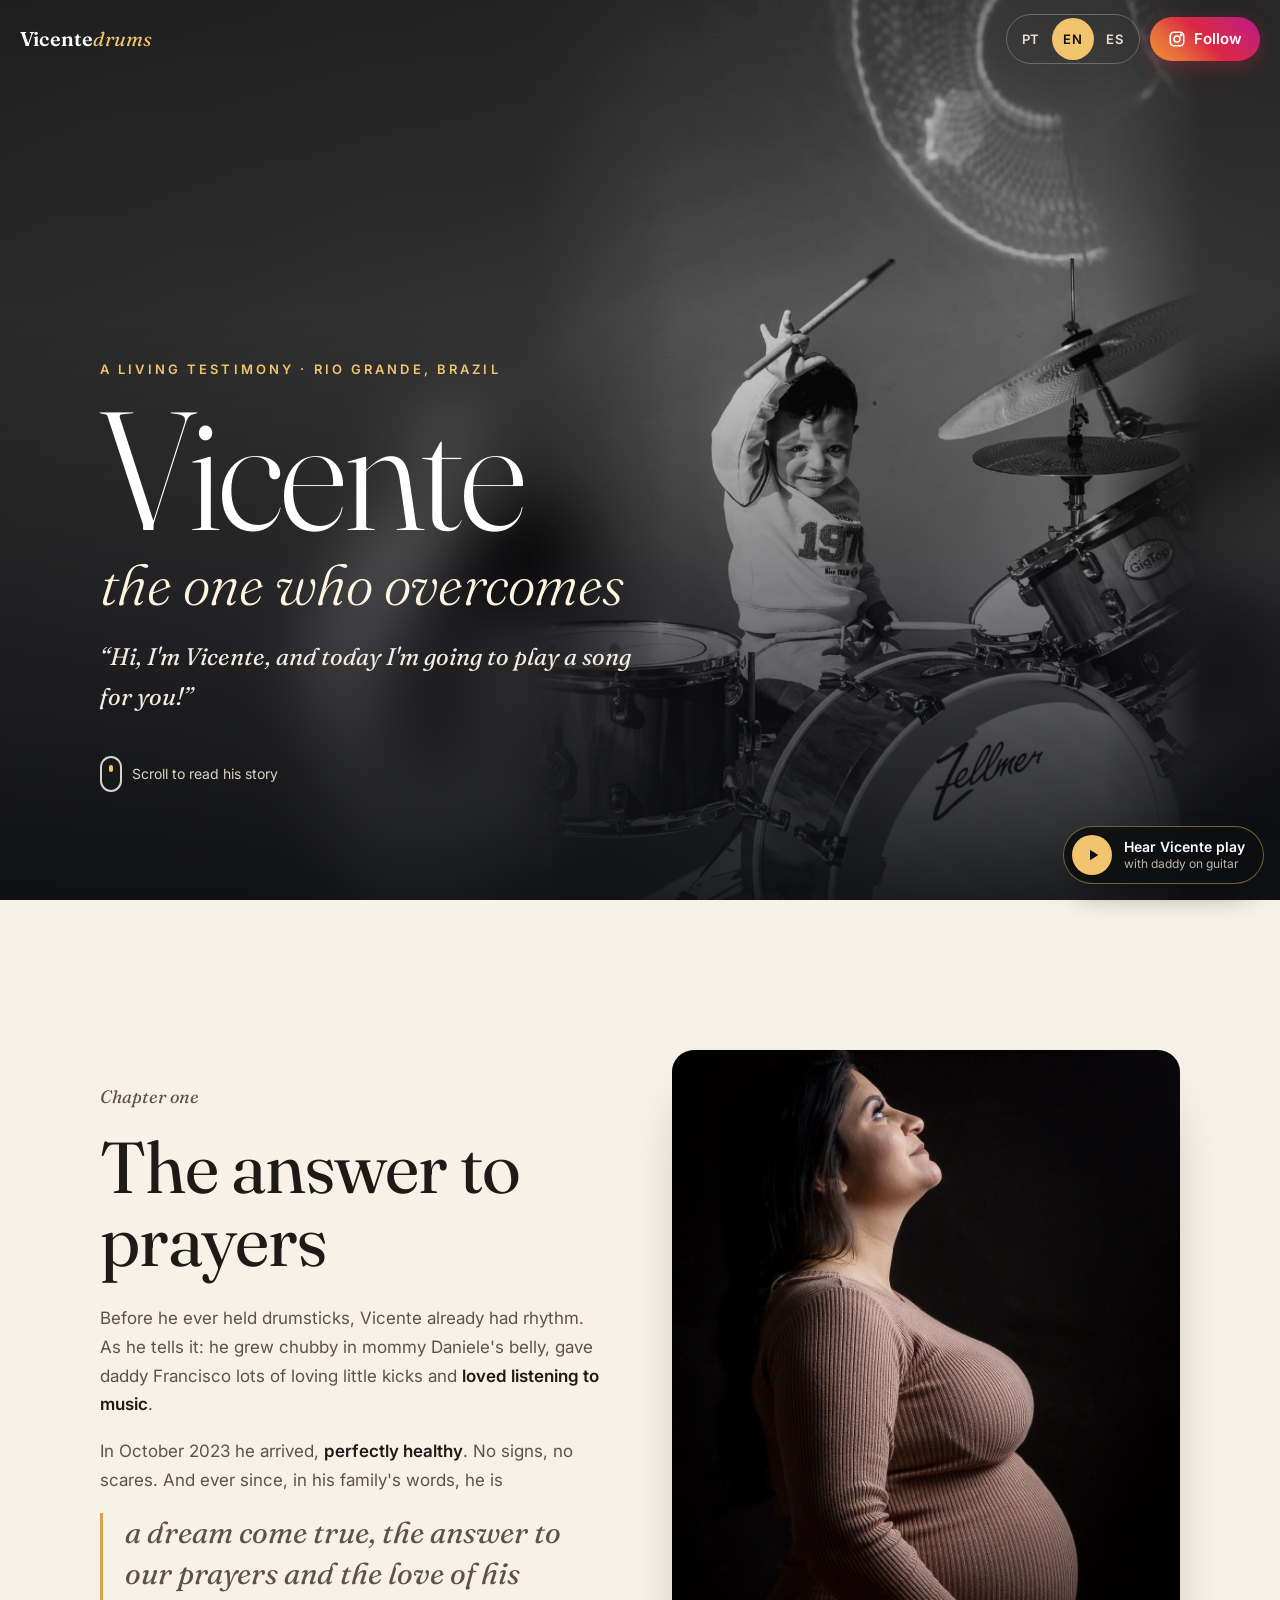
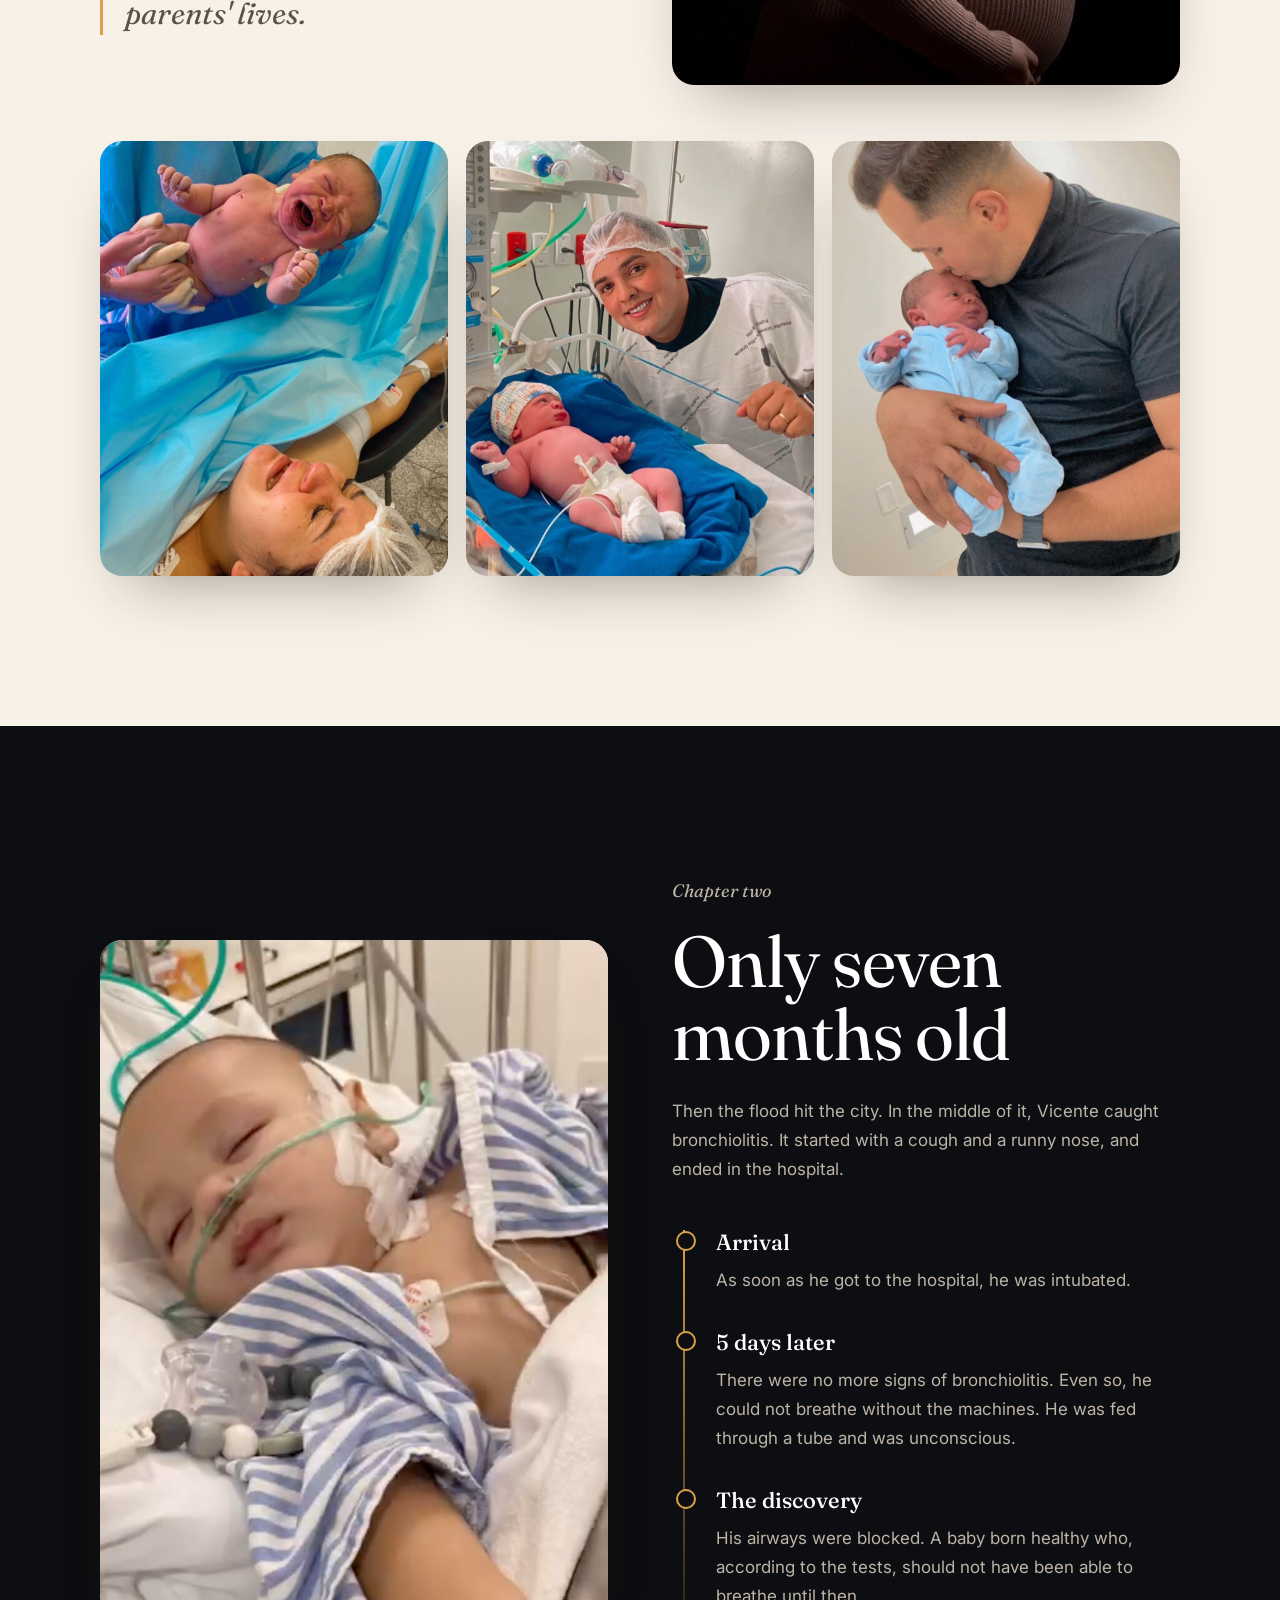
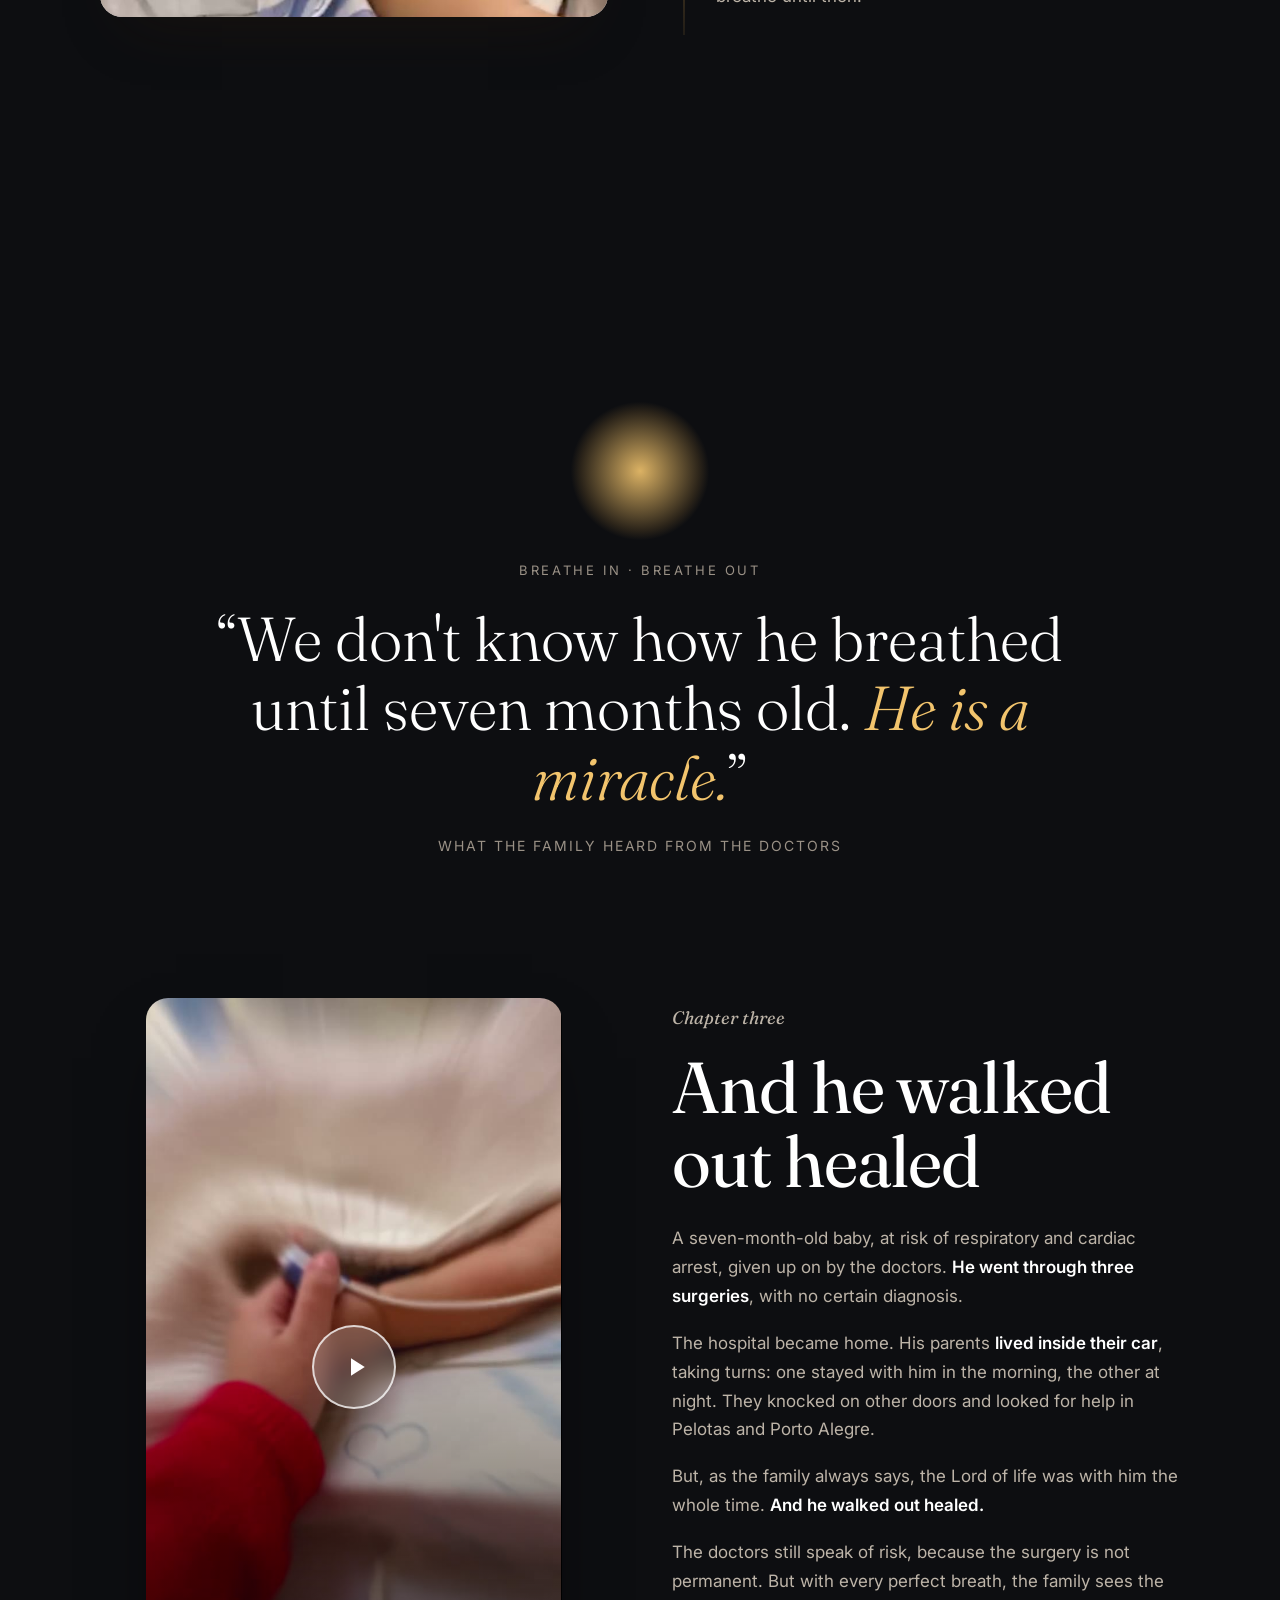
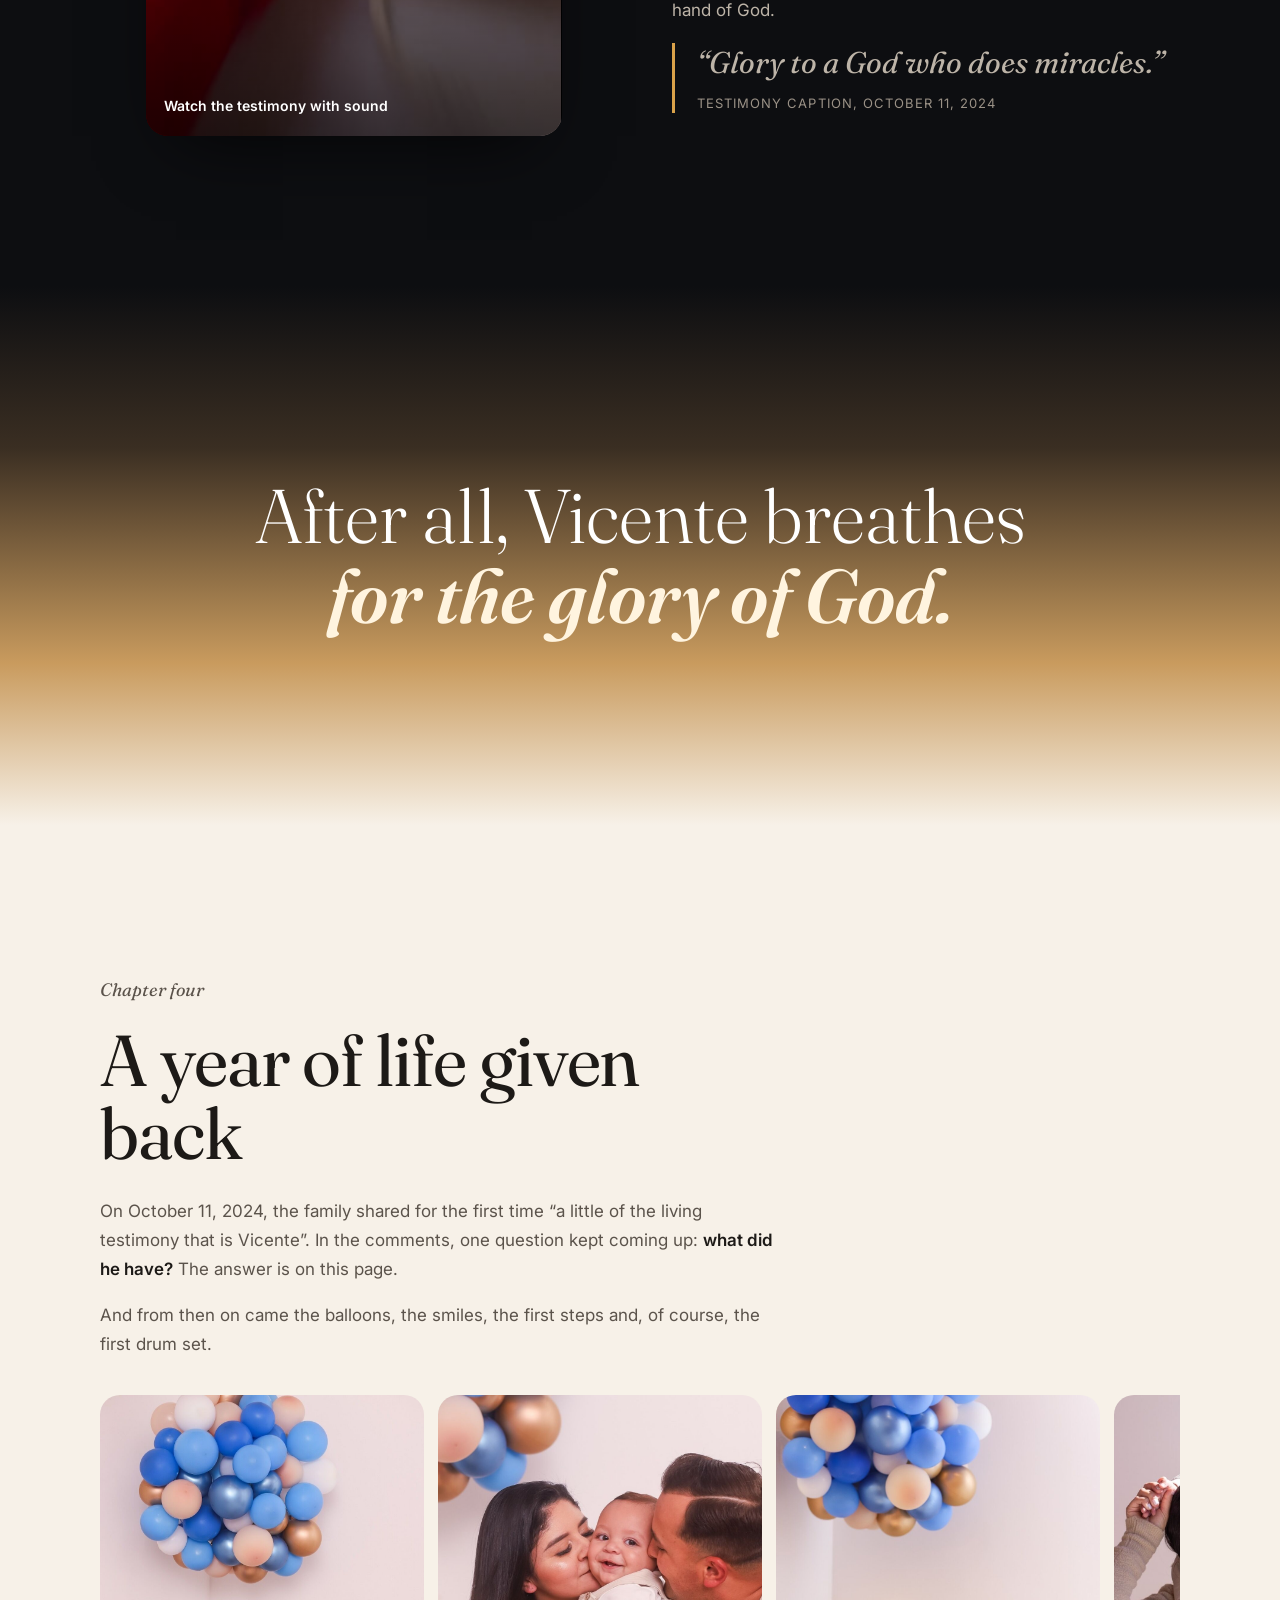
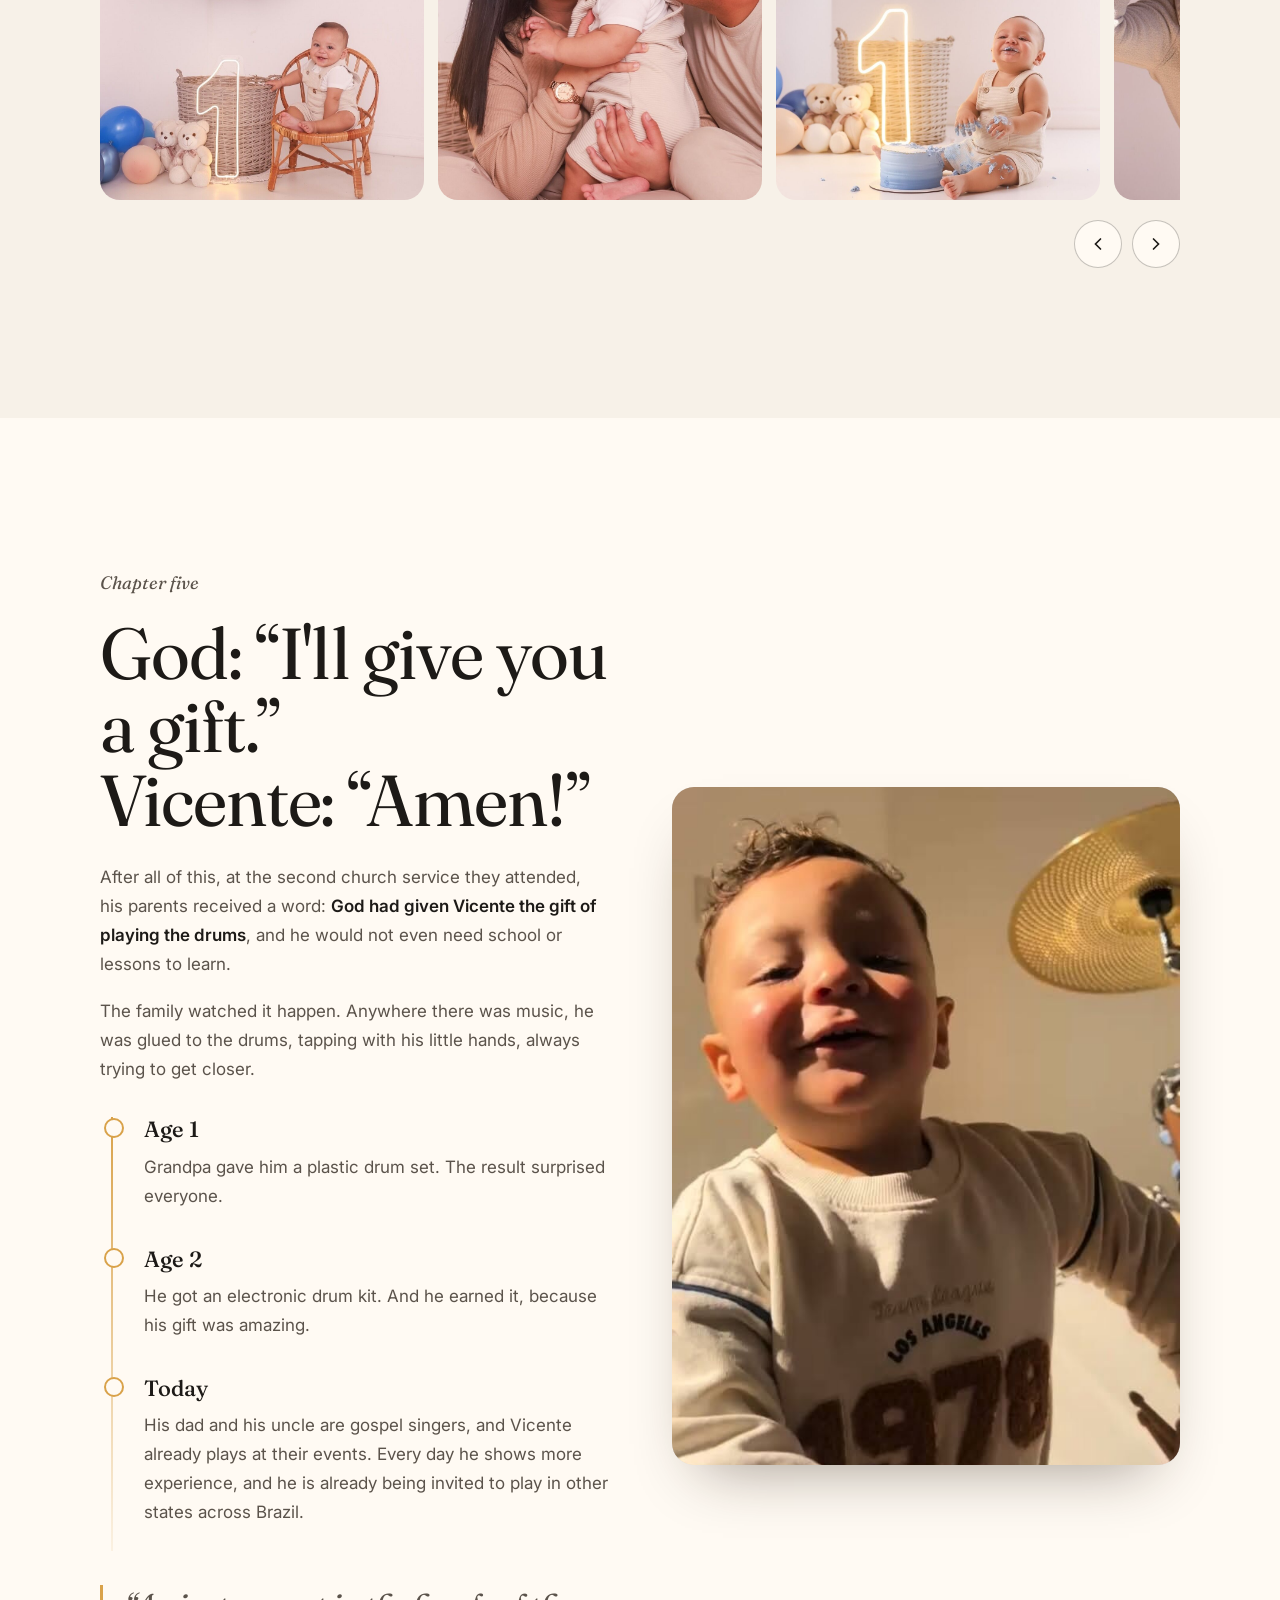
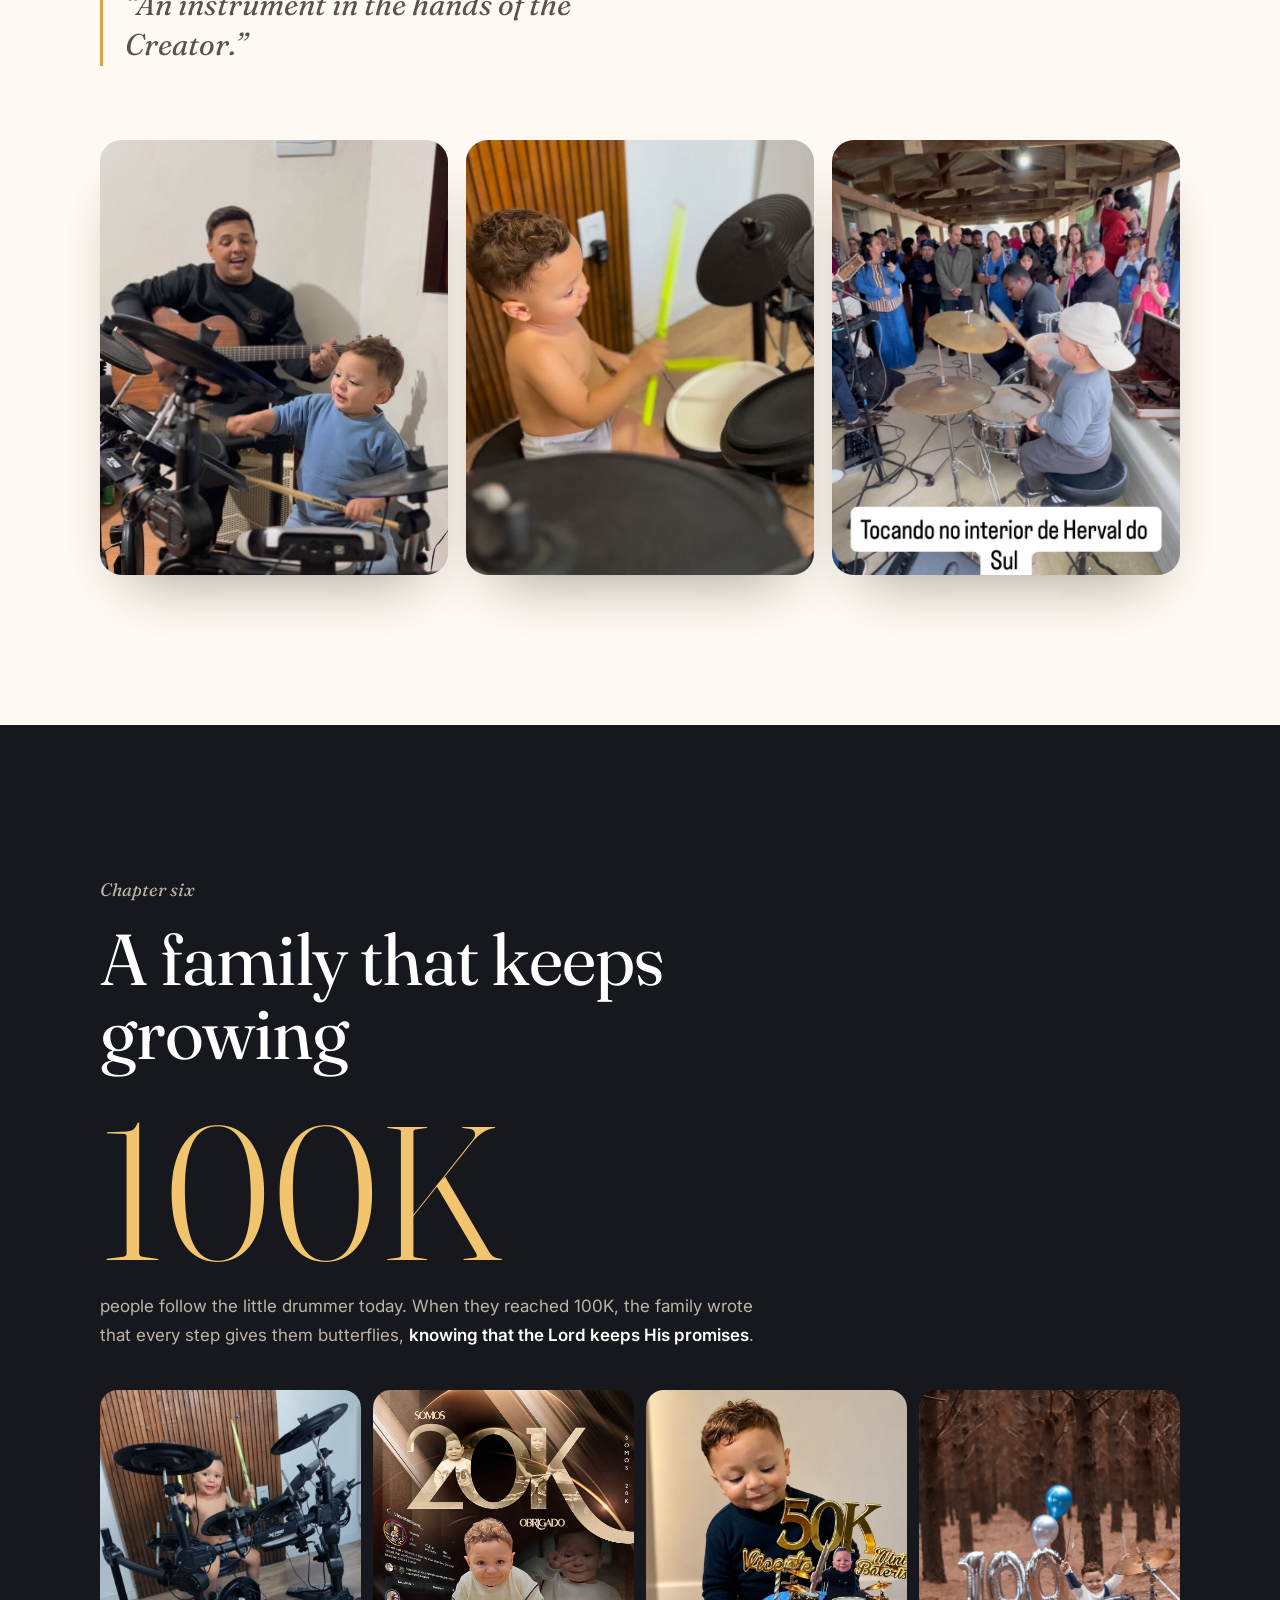
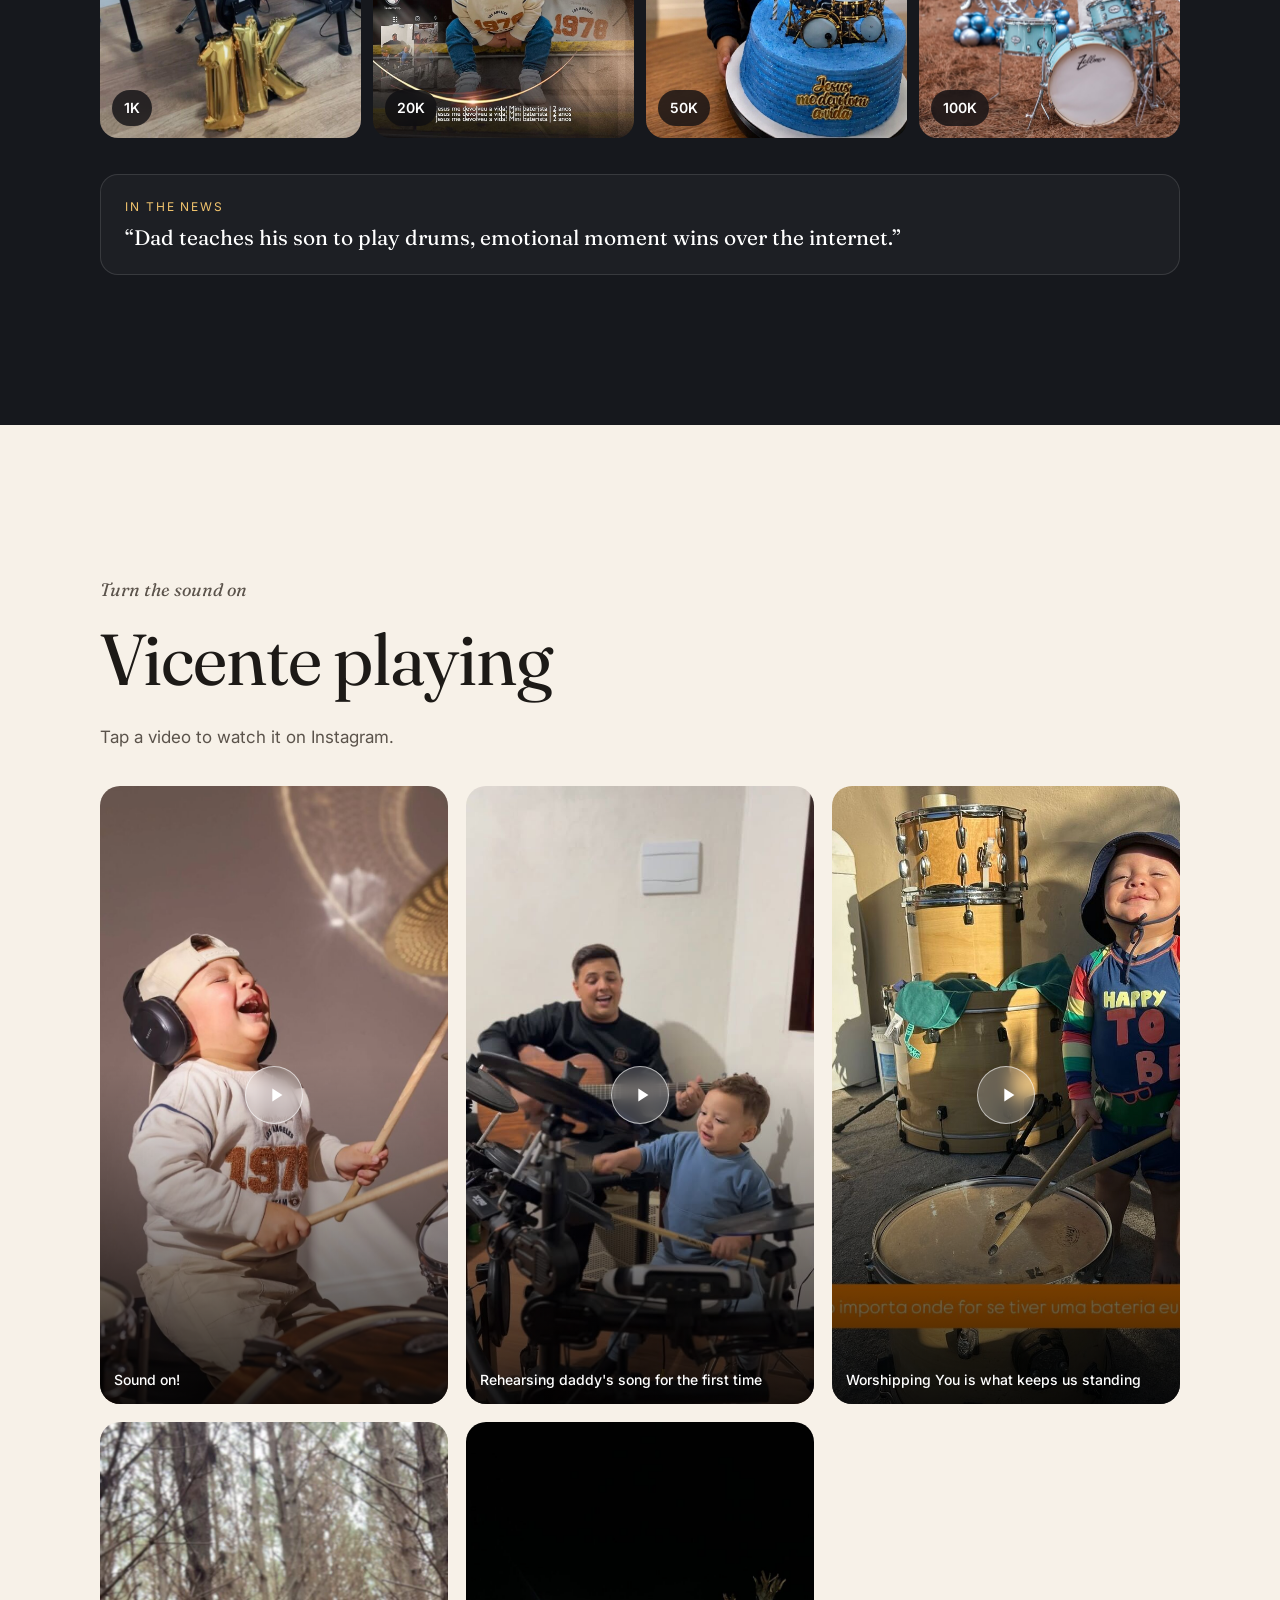
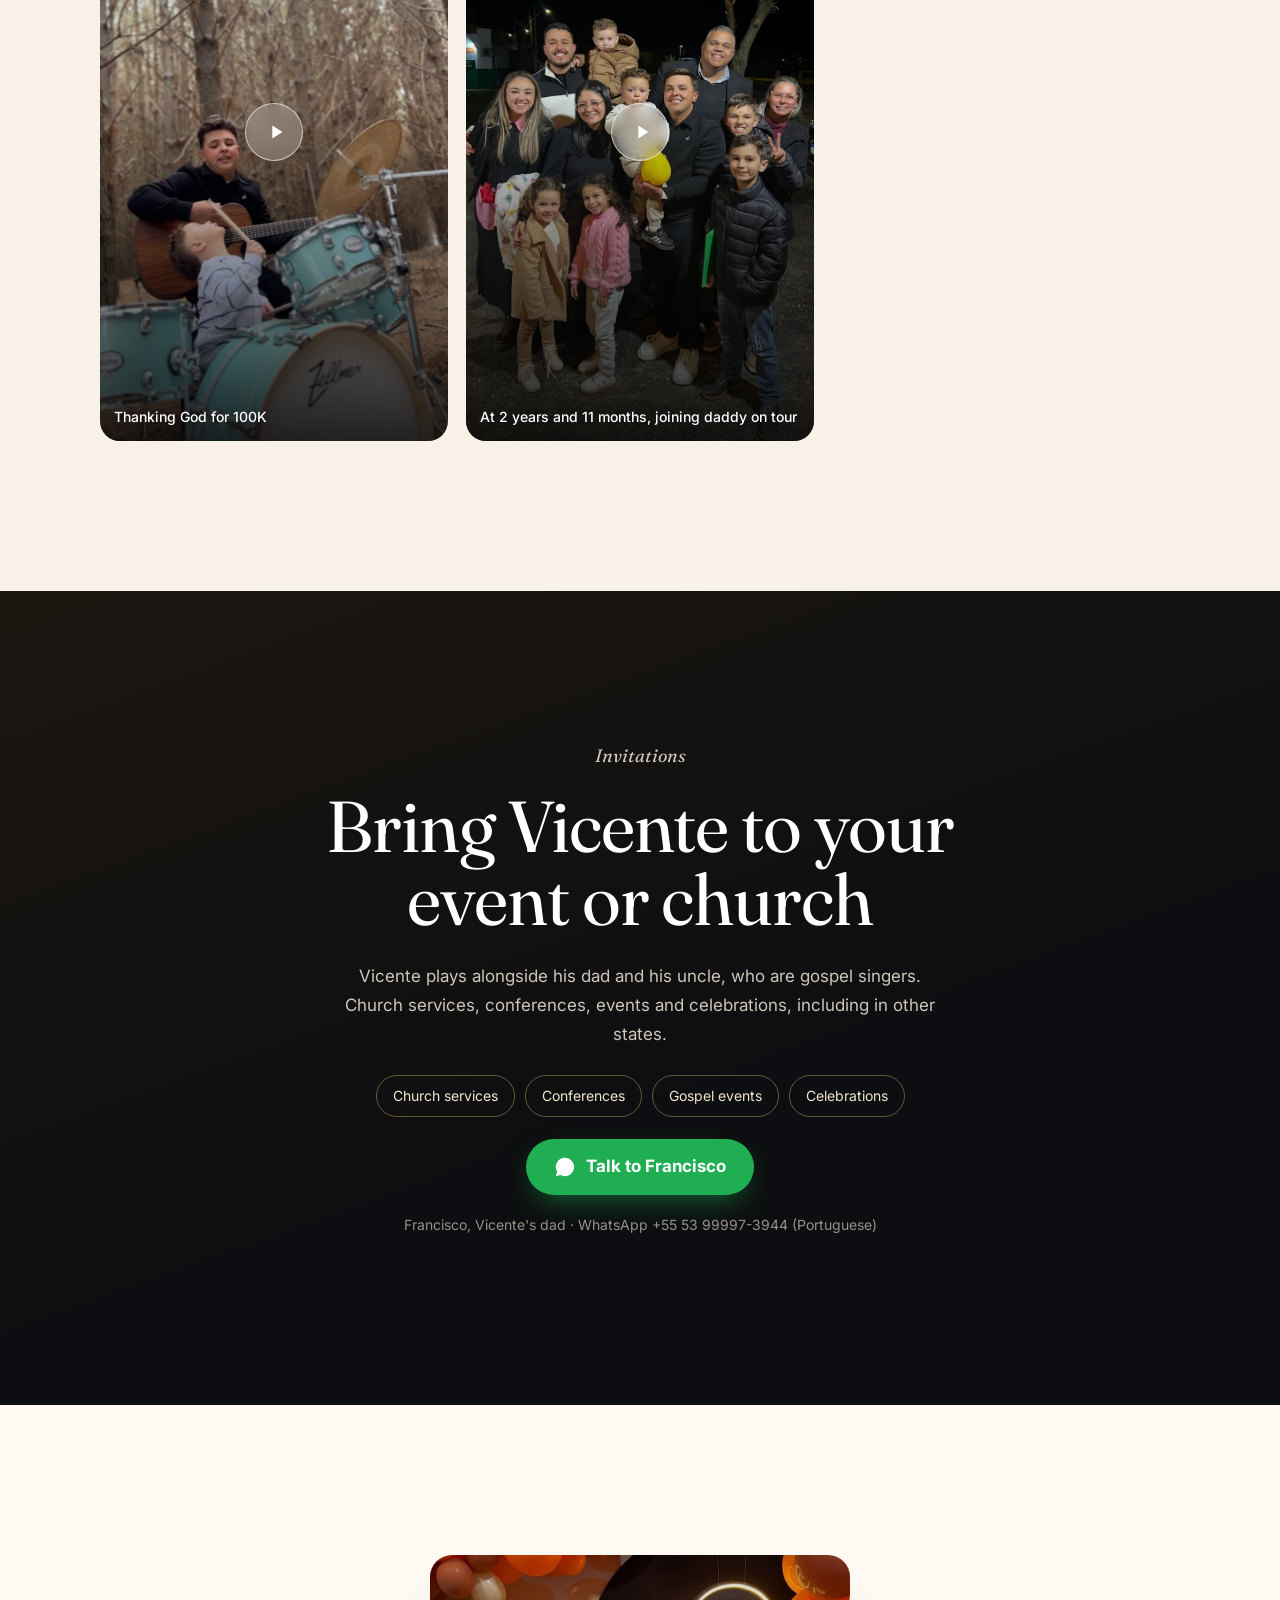
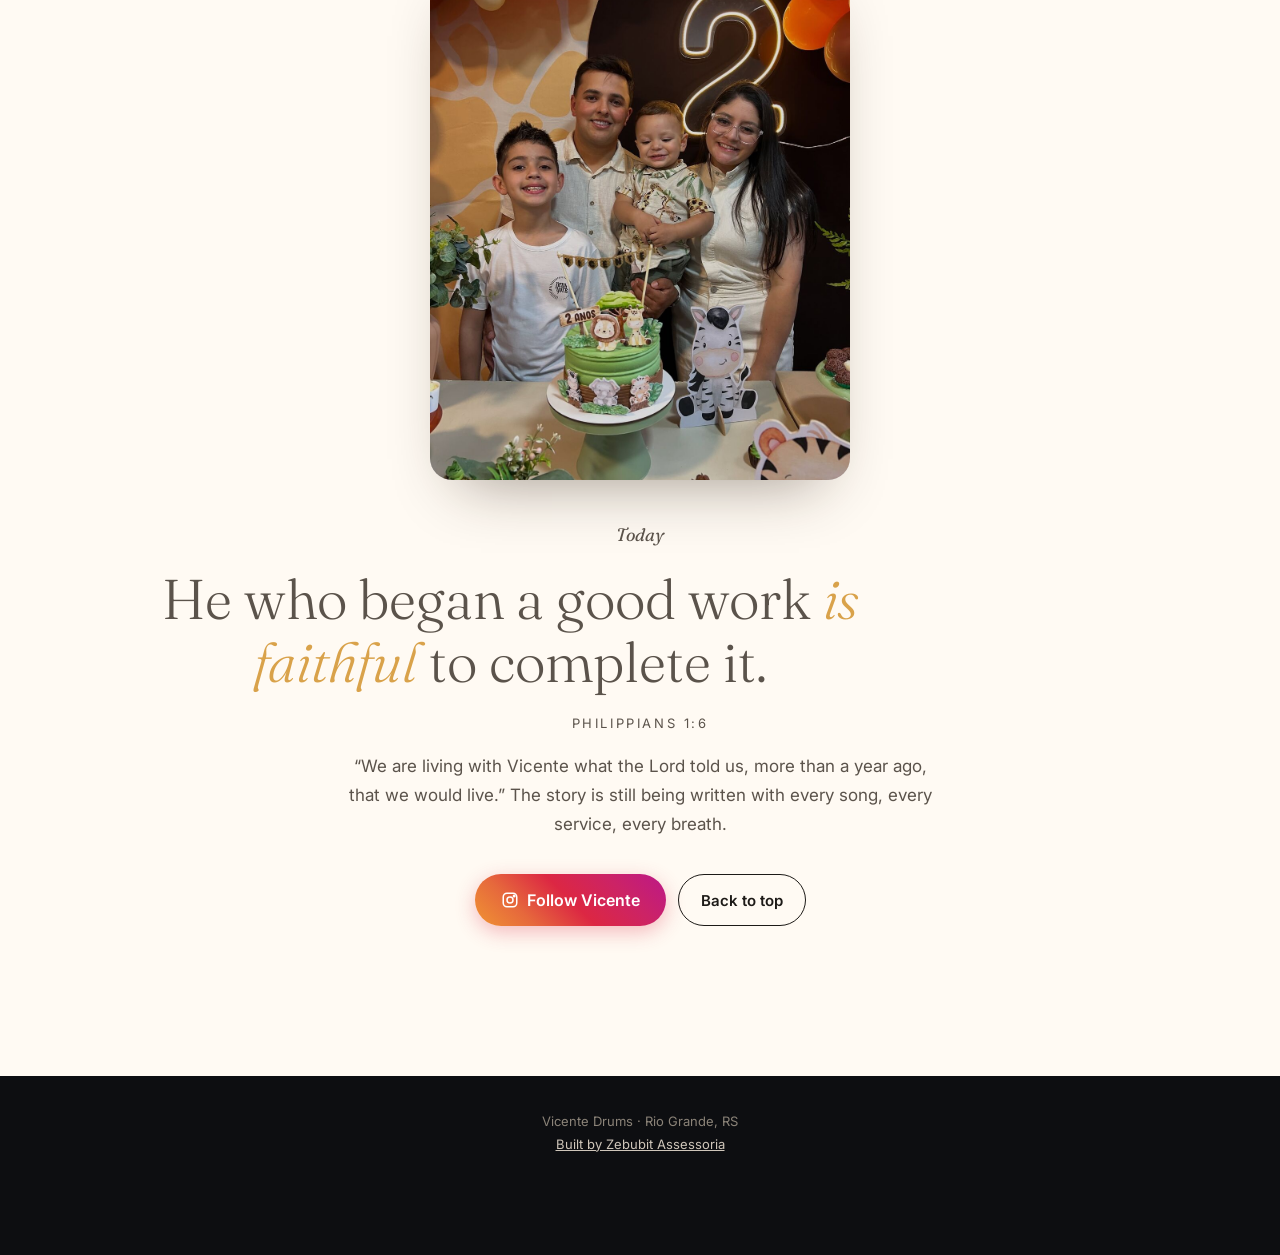
==== en/index.html @ c934ca6c "Página do Vicente Drums em PT, EN e ES" ====
<!doctype html>
<html lang="en">
<head>
<meta charset="utf-8">
<meta name="viewport" content="width=device-width, initial-scale=1, viewport-fit=cover">
<title>Vicente, the one who overcomes</title>
<meta name="description" content="The story of Vicente, the little drummer from Rio Grande, Brazil: from the ICU at 7 months old to the drumsticks. Jesus gave him his life back.">
<meta property="og:title" content="Vicente, the one who overcomes">
<meta property="og:description" content="The story of Vicente, the little drummer from Rio Grande, Brazil: from the ICU at 7 months old to the drumsticks. Jesus gave him his life back.">
<meta property="og:image" content="https://zebubit.github.io/vicente-drums/img/hero.jpg">
<link rel="alternate" hreflang="pt-BR" href="https://zebubit.github.io/vicente-drums/">
<link rel="alternate" hreflang="en" href="https://zebubit.github.io/vicente-drums/en/">
<link rel="alternate" hreflang="es" href="https://zebubit.github.io/vicente-drums/es/">
<meta name="theme-color" content="#0d0e11">
<link rel="preconnect" href="https://fonts.googleapis.com">
<link rel="preconnect" href="https://fonts.gstatic.com" crossorigin>
<link href="https://fonts.googleapis.com/css2?family=Fraunces:ital,opsz,wght@0,9..144,300..800;1,9..144,300..700&family=Inter:wght@400;500;600;700&display=swap" rel="stylesheet">
<link rel="stylesheet" href="../style.css">
</head>
<body>
<div class="progresso" id="progresso" aria-hidden="true"></div>
<header class="nav" id="nav">
  <a class="marca" href="#topo">Vicente <em>drums</em></a>
  <div class="nav-dir">
    <nav class="idiomas" aria-label="Idioma / Language">
      <a href=".././" hreflang="pt-BR" lang="pt-BR">PT</a><a href="../en/" hreflang="en" lang="en" aria-current="true">EN</a><a href="../es/" hreflang="es" lang="es">ES</a>
    </nav>
    <a class="btn-ig" href="https://www.instagram.com/vicentedrums_/" target="_blank" rel="noopener"><svg viewBox="0 0 24 24" fill="none" stroke="currentColor" stroke-width="2" aria-hidden="true"><rect x="3" y="3" width="18" height="18" rx="5"/><circle cx="12" cy="12" r="4"/><circle cx="17.5" cy="6.5" r="1" fill="currentColor"/></svg><span class="txt">Follow</span></a>
  </div>
</header>

<main id="topo">
<section class="hero">
  <div class="hero-img">
    <img class="fundo" src="../img/hero.jpg" alt="" aria-hidden="true">
    <img class="foto-hero" src="../img/hero.jpg" alt="Vicente" fetchpriority="high">
  </div>
  <div class="wrap hero-txt">
    <p class="sobre rv">A living testimony · Rio Grande, Brazil</p>
    <h1 class="rv d1">Vicente<span>the one who overcomes</span></h1>
    <p class="fala rv d2">“Hi, I'm Vicente, and today I'm going to play a song for you!”</p>
    <a class="rolar rv d3" href="#sonho"><i></i> Scroll to read his story</a>
  </div>
</section>

<section class="cap" id="sonho">
  <div class="wrap">
    <div class="duo">
      <div class="rv">
        <p class="num">Chapter one</p>
        <h2>The answer to prayers</h2>
        <p>Before he ever held drumsticks, Vicente already had rhythm. As he tells it: he grew chubby in mommy Daniele's belly, gave daddy Francisco lots of loving little kicks and <strong>loved listening to music</strong>.</p>
        <p>In October 2023 he arrived, <strong>perfectly healthy</strong>. No signs, no scares. And ever since, in his family's words, he is</p>
        <p class="citacao">a dream come true, the answer to our prayers and the love of his parents' lives.</p>
      </div>
      <div class="foto rv d1" style="aspect-ratio:4/5"><img src="../img/gravidez.jpg" alt="" loading="lazy"></div>
    </div>
    <div class="mosaico" style="margin-top:56px">
      <div class="foto rv"><img src="../img/nascimento.jpg" alt="" loading="lazy"></div>
      <div class="foto rv d1"><img src="../img/papai-berco.jpg" alt="" loading="lazy"></div>
      <div class="foto rv d2"><img src="../img/papai-beijo.jpg" alt="" loading="lazy"></div>
    </div>
  </div>
</section>

<div class="escuro">
<section class="cap" id="uti">
  <div class="wrap">
    <div class="duo inv">
      <div class="rv">
        <p class="num">Chapter two</p>
        <h2>Only seven months old</h2>
        <p>Then the flood hit the city. In the middle of it, Vicente caught bronchiolitis. It started with a cough and a runny nose, and ended in the hospital.</p>
        <ol class="linha-tempo">
          <li class="rv"><b>Arrival</b><span>As soon as he got to the hospital, he was intubated.</span></li>
          <li class="rv d1"><b>5 days later</b><span>There were no more signs of bronchiolitis. Even so, he could not breathe without the machines. He was fed through a tube and was unconscious.</span></li>
          <li class="rv d2"><b>The discovery</b><span>His airways were blocked. A baby born healthy who, according to the tests, should not have been able to breathe until then.</span></li>
        </ol>
      </div>
      <div class="foto rv d1" style="aspect-ratio:3/4"><img src="../img/uti-dormindo.jpg" alt="" loading="lazy"></div>
    </div>
  </div>
</section>

<section class="medicos">
  <div class="wrap">
    <div class="respiro rv" aria-hidden="true"><div class="pulmao"></div><p>breathe in · breathe out</p></div>
    <blockquote class="rv d1">“We don't know how he breathed until seven months old. <em>He is a miracle.</em>”</blockquote>
    <cite class="rv d2">What the family heard from the doctors</cite>
  </div>
</section>

<section class="cap" style="padding-top:0">
  <div class="wrap">
    <div class="duo">
      <div class="rv">
        <div class="video-box" id="videoBox">
          <video id="video" src="../video/testemunho.mp4" poster="../img/testemunho-capa.jpg" preload="none" playsinline aria-label="Testimony video: from the hospital to his first steps"></video>
          <button class="video-play" type="button" id="videoPlay"><span class="circ"><svg viewBox="0 0 24 24" fill="#fff" aria-hidden="true"><path d="M8 5v14l11-7z"/></svg></span><span class="rot">Watch the testimony with sound</span></button>
        </div>
      </div>
      <div class="rv d1">
        <p class="num">Chapter three</p>
        <h2>And he walked out healed</h2>
        <p>A seven-month-old baby, at risk of respiratory and cardiac arrest, given up on by the doctors. <strong>He went through three surgeries</strong>, with no certain diagnosis.</p>
        <p>The hospital became home. His parents <strong>lived inside their car</strong>, taking turns: one stayed with him in the morning, the other at night. They knocked on other doors and looked for help in Pelotas and Porto Alegre.</p>
        <p>But, as the family always says, the Lord of life was with him the whole time. <strong>And he walked out healed.</strong></p>
        <p>The doctors still speak of risk, because the surgery is not permanent. But with every perfect breath, the family sees the hand of God.</p>
        <p class="citacao">“Glory to a God who does miracles.”<small>Testimony caption, October 11, 2024</small></p>
      </div>
    </div>
  </div>
</section>
</div>

<section class="virada">
  <div class="wrap"><h2 class="rv">After all, Vicente breathes<strong>for the glory of God.</strong></h2></div>
</section>

<section class="cap" id="vida">
  <div class="wrap">
    <div class="estreito rv">
      <p class="num">Chapter four</p>
      <h2>A year of life given back</h2>
      <p>On October 11, 2024, the family shared for the first time “a little of the living testimony that is Vicente”. In the comments, one question kept coming up: <strong>what did he have?</strong> The answer is on this page.</p>
      <p>And from then on came the balloons, the smiles, the first steps and, of course, the first drum set.</p>
    </div>
    <div class="carrossel rv d1">
      <div class="trilho" id="trilho" tabindex="0">
        <figure><img src="../img/um-ano.jpg" alt="" loading="lazy"></figure>
        <figure><img src="../img/familia-beijo.jpg" alt="" loading="lazy"></figure>
        <figure><img src="../img/um-ano-bolo.jpg" alt="" loading="lazy"></figure>
        <figure><img src="../img/mamae-colo.jpg" alt="" loading="lazy"></figure>
        <figure><img src="../img/rua.jpg" alt="" loading="lazy"></figure>
        <figure><img src="../img/ceu.jpg" alt="" loading="lazy"></figure>
        <figure><img src="../img/maos.jpg" alt="" loading="lazy"></figure>
      </div>
      <div class="setas">
        <button type="button" data-dir="-1" aria-label="Previous photo"><svg viewBox="0 0 24 24" fill="none" stroke="currentColor" stroke-width="2" stroke-linecap="round"><path d="M15 18l-6-6 6-6"/></svg></button>
        <button type="button" data-dir="1" aria-label="Next photo"><svg viewBox="0 0 24 24" fill="none" stroke="currentColor" stroke-width="2" stroke-linecap="round"><path d="M9 6l6 6-6 6"/></svg></button>
      </div>
    </div>
  </div>
</section>

<section class="cap" id="baquetas" style="background:var(--papel)">
  <div class="wrap">
    <div class="duo">
      <div class="rv">
        <p class="num">Chapter five</p>
        <h2>God: “I'll give you a gift.”<br>Vicente: “Amen!”</h2>
        <p>After all of this, at the second church service they attended, his parents received a word: <strong>God had given Vicente the gift of playing the drums</strong>, and he would not even need school or lessons to learn.</p>
        <p>The family watched it happen. Anywhere there was music, he was glued to the drums, tapping with his little hands, always trying to get closer.</p>
        <ol class="linha-tempo clara">
          <li class="rv"><b>Age 1</b><span>Grandpa gave him a plastic drum set. The result surprised everyone.</span></li>
          <li class="rv d1"><b>Age 2</b><span>He got an electronic drum kit. And he earned it, because his gift was amazing.</span></li>
          <li class="rv d2"><b>Today</b><span>His dad and his uncle are gospel singers, and Vicente already plays at their events. Every day he shows more experience, and he is already being invited to play in other states across Brazil.</span></li>
        </ol>
        <p class="citacao">“An instrument in the hands of the Creator.”</p>
      </div>
      <div class="foto rv d1" style="aspect-ratio:3/4"><img src="../img/riso-bateria.jpg" alt="" loading="lazy"></div>
    </div>
    <div class="mosaico" style="margin-top:56px">
      <div class="foto rv"><img src="../img/papai-violao.jpg" alt="" loading="lazy"></div>
      <div class="foto rv d1"><img src="../img/talento.jpg" alt="" loading="lazy"></div>
      <div class="foto rv d2"><img src="../img/herval.jpg" alt="" loading="lazy"></div>
    </div>
  </div>
</section>

<section class="cap marcas" id="marcas">
  <div class="wrap">
    <div class="estreito">
      <p class="num rv">Chapter six</p>
      <h2 class="rv">A family that keeps growing</h2>
      <div class="contador rv d1" id="contador" data-alvo="101" data-suf="K">0</div>
      <p class="rv d2">people follow the little drummer today. When they reached 100K, the family wrote that every step gives them butterflies, <strong>knowing that the Lord keeps His promises</strong>.</p>
    </div>
    <div class="degraus">
      <div class="degrau rv"><img src="../img/mil.jpg" alt="" loading="lazy"><b>1K</b></div>
      <div class="degrau rv d1"><img src="../img/poster-20k.jpg" alt="" loading="lazy"><b>20K</b></div>
      <div class="degrau rv d2"><img src="../img/bolo-50k.jpg" alt="" loading="lazy"><b>50K</b></div>
      <div class="degrau rv d3"><img src="../img/cem-mil.jpg" alt="" loading="lazy"><b>100K</b></div>
    </div>
    <div class="noticia rv"><small>In the news</small><p>“Dad teaches his son to play drums, emotional moment wins over the internet.”</p></div>
  </div>
</section>

<section class="cap" id="reels">
  <div class="wrap">
    <div class="estreito rv">
      <p class="num">Turn the sound on</p>
      <h2>Vicente playing</h2>
      <p>Tap a video to watch it on Instagram.</p>
    </div>
    <div class="reels"><a class="reel rv" href="https://www.instagram.com/reel/DUUIFPiAQDC/" target="_blank" rel="noopener"><img src="../img/fone-riso.jpg" alt="" loading="lazy"><div class="play"><svg viewBox="0 0 24 24" fill="#fff"><path d="M8 5v14l11-7z"/></svg></div><span>Sound on!</span></a><a class="reel rv d1" href="https://www.instagram.com/reel/Da-nTHERC54/" target="_blank" rel="noopener"><img src="../img/papai-violao.jpg" alt="" loading="lazy"><div class="play"><svg viewBox="0 0 24 24" fill="#fff"><path d="M8 5v14l11-7z"/></svg></div><span>Rehearsing daddy's song for the first time</span></a><a class="reel rv d2" href="https://www.instagram.com/reel/DXp4K47j1q_/" target="_blank" rel="noopener"><img src="../img/chapeu.jpg" alt="" loading="lazy"><div class="play"><svg viewBox="0 0 24 24" fill="#fff"><path d="M8 5v14l11-7z"/></svg></div><span>Worshipping You is what keeps us standing</span></a><a class="reel rv" href="https://www.instagram.com/reel/DdXdqI4P-_u/" target="_blank" rel="noopener"><img src="../img/floresta.jpg" alt="" loading="lazy"><div class="play"><svg viewBox="0 0 24 24" fill="#fff"><path d="M8 5v14l11-7z"/></svg></div><span>Thanking God for 100K</span></a><a class="reel rv d1" href="https://www.instagram.com/reel/DdiBmXzxNul/" target="_blank" rel="noopener"><img src="../img/noite-igreja.jpg" alt="" loading="lazy"><div class="play"><svg viewBox="0 0 24 24" fill="#fff"><path d="M8 5v14l11-7z"/></svg></div><span>At 2 years and 11 months, joining daddy on tour</span></a></div>
  </div>
</section>

<section class="cap contato" id="convite">
  <div class="wrap">
    <p class="num rv">Invitations</p>
    <h2 class="rv">Bring Vicente to your event or church</h2>
    <p class="rv d1">Vicente plays alongside his dad and his uncle, who are gospel singers. Church services, conferences, events and celebrations, including in other states.</p>
    <ul class="tipos rv d1"><li>Church services</li><li>Conferences</li><li>Gospel events</li><li>Celebrations</li></ul>
    <a class="btn-wa rv d2" href="https://wa.me/5553999973944?text=Hi%20Francisco%21%20I%20found%20Vicente%27s%20website%20and%20would%20like%20to%20invite%20him%20to%20play%20at%20my%20event/church." target="_blank" rel="noopener"><svg viewBox="0 0 24 24" fill="currentColor" aria-hidden="true"><path d="M17.5 14.4c-.3-.1-1.8-.9-2-1-.3-.1-.5-.1-.7.1-.2.3-.8 1-.9 1.2-.2.2-.3.2-.6.1-.3-.1-1.3-.5-2.4-1.5-.9-.8-1.5-1.8-1.7-2.1-.2-.3 0-.5.1-.6l.4-.5.3-.5c.1-.2 0-.4 0-.5l-.9-2.2c-.2-.6-.5-.5-.7-.5h-.6c-.2 0-.5.1-.8.4-.3.3-1 1-1 2.5s1.1 2.9 1.2 3.1c.1.2 2.1 3.2 5.1 4.5.7.3 1.3.5 1.7.6.7.2 1.4.2 1.9.1.6-.1 1.8-.7 2-1.4.3-.7.3-1.3.2-1.4-.1-.1-.3-.2-.6-.3zM12 2a10 10 0 0 0-8.6 15.1L2 22l5-1.3A10 10 0 1 0 12 2z"/></svg>Talk to Francisco</a>
    <p class="quem rv d2">Francisco, Vicente's dad · WhatsApp +55 53 99997-3944 (Portuguese)</p>
  </div>
</section>

<section class="cap final" id="hoje">
  <div class="wrap">
    <div class="foto rv"><img src="../img/dois-anos.jpg" alt="" loading="lazy"></div>
    <p class="num rv">Today</p>
    <p class="versiculo rv d1">He who began a good work <em>is faithful</em> to complete it.</p>
    <p class="ref rv d2">Philippians 1:6</p>
    <p class="rv" style="max-width:600px;margin:0 auto 36px;color:var(--tinta2)">“We are living with Vicente what the Lord told us, more than a year ago, that we would live.” The story is still being written with every song, every service, every breath.</p>
    <div class="acoes rv">
      <a class="btn-ig" href="https://www.instagram.com/vicentedrums_/" target="_blank" rel="noopener"><svg viewBox="0 0 24 24" fill="none" stroke="currentColor" stroke-width="2" aria-hidden="true"><rect x="3" y="3" width="18" height="18" rx="5"/><circle cx="12" cy="12" r="4"/><circle cx="17.5" cy="6.5" r="1" fill="currentColor"/></svg>Follow Vicente</a>
      <a class="btn-sec" href="#topo">Back to top</a>
    </div>
  </div>
</section>
</main>

<footer>
  Vicente Drums · Rio Grande, RS<br>
  <a href="https://zebubit.com.br" target="_blank" rel="noopener">Built by Zebubit Assessoria</a>
</footer>
<button class="som" id="som" type="button" aria-pressed="false" data-tocar="Hear Vicente play" data-pausar="Pause">
  <span class="ico" aria-hidden="true"><svg class="i-play" viewBox="0 0 24 24" fill="currentColor"><path d="M8 5v14l11-7z"/></svg><span class="barras"><i></i><i></i><i></i><i></i></span></span>
  <span class="txt"><b id="somTxt">Hear Vicente play</b><small>with daddy on guitar</small></span>
</button>
<audio id="audio" src="../audio/vicente-tocando.mp3" preload="none"></audio>
<script src="../app.js"></script>
</body>
</html>
---- style.css ----
:root{
  --noite:#0d0e11; --noite2:#16181d; --creme:#f7f1e8; --papel:#fffaf3;
  --tinta:#1d1a17; --tinta2:#5b534b; --ouro:#d9a24a; --ouro2:#f2c46d;
  --ceu:#9cc3e4; --luz:#fff4df;
  --serif:"Fraunces",Georgia,"Times New Roman",serif;
  --sans:"Inter",system-ui,-apple-system,"Segoe UI",Roboto,sans-serif;
  --ease:cubic-bezier(.22,.8,.2,1);
}
*{box-sizing:border-box}
html{scroll-behavior:smooth}
html,body{overflow-x:hidden}
body{margin:0;font-family:var(--sans);font-size:17px;line-height:1.7;color:var(--tinta);background:var(--creme);-webkit-font-smoothing:antialiased}
img{max-width:100%;display:block}
a{color:inherit}
:focus-visible{outline:3px solid var(--ouro2);outline-offset:3px;border-radius:6px}
.wrap{width:min(1120px,100%);margin:0 auto;padding-inline:20px}
.estreito{max-width:680px}

/* barra de progresso */
.progresso{position:fixed;top:0;left:0;height:3px;width:100%;transform-origin:0 50%;transform:scaleX(0);background:linear-gradient(90deg,var(--ouro),var(--ouro2));z-index:60}

/* navegação */
.nav{position:fixed;top:0;left:0;right:0;z-index:50;padding:calc(env(safe-area-inset-top,0px) + 14px) 20px 14px;display:flex;justify-content:space-between;align-items:center;color:#fff;transition:background .3s,backdrop-filter .3s}
.nav.solida{background:rgba(13,14,17,.82);backdrop-filter:blur(12px);-webkit-backdrop-filter:blur(12px)}
.marca{display:inline-flex;align-items:center;min-height:44px;font-family:var(--serif);font-size:20px;font-weight:600;text-decoration:none;letter-spacing:.01em}
.marca em{color:var(--ouro2);font-style:italic;font-weight:400}
.btn-ig{display:inline-flex;align-items:center;gap:8px;min-height:44px;padding:0 18px;border-radius:999px;color:#fff;text-decoration:none;font-weight:600;font-size:15px;background:linear-gradient(45deg,#f09433,#e6683c 25%,#dc2743 50%,#cc2366 75%,#bc1888);box-shadow:0 6px 20px rgba(220,39,67,.3);transition:transform .2s var(--ease)}
.btn-ig:hover{transform:translateY(-2px)}
.btn-ig svg{width:18px;height:18px}

/* hero */
.hero{position:relative;min-height:100svh;display:flex;align-items:flex-end;color:#fff;background:var(--noite);overflow:hidden}
.hero-img{position:absolute;inset:0}
.hero-img img{width:100%;height:100%;object-fit:cover;object-position:50% 25%;filter:grayscale(1) contrast(1.05);opacity:.72}
.hero-img .fundo{display:none}
@media(min-width:768px){
  .hero-img .fundo{display:block;position:absolute;inset:0;object-fit:cover;filter:grayscale(1) blur(28px) brightness(.55);transform:scale(1.15);opacity:1}
  .hero-img .foto-hero{position:absolute;right:6%;top:0;width:auto;height:100%;max-width:58%;object-fit:contain;opacity:.9;-webkit-mask-image:linear-gradient(90deg,transparent,#000 22%,#000 85%,transparent);mask-image:linear-gradient(90deg,transparent,#000 22%,#000 85%,transparent)}
}
.hero::after{content:"";position:absolute;inset:0;background:linear-gradient(180deg,rgba(13,14,17,.25) 0%,rgba(13,14,17,.1) 35%,rgba(13,14,17,.92) 100%)}
.hero-txt{position:relative;z-index:2;padding-bottom:clamp(56px,11vh,120px)}
.sobre{font-size:13px;letter-spacing:.24em;text-transform:uppercase;color:var(--ouro2);font-weight:600;margin:0 0 14px}
.hero h1{font-family:var(--serif);font-weight:300;font-size:clamp(64px,15vw,168px);line-height:.9;margin:0;letter-spacing:-.02em}
.hero h1 span{display:block;font-style:italic;font-size:.34em;font-weight:300;color:var(--luz);letter-spacing:0;margin-top:14px}
.hero p.fala{font-family:var(--serif);font-style:italic;font-size:clamp(19px,2.4vw,24px);max-width:560px;margin:26px 0 0;color:#f3ece2}
.rolar{display:inline-flex;align-items:center;gap:10px;margin-top:34px;font-size:14px;color:#d9d2c7;text-decoration:none;min-height:44px}
.rolar i{width:22px;height:36px;border:2px solid #d9d2c7;border-radius:12px;position:relative}
.rolar i::after{content:"";position:absolute;left:50%;top:7px;width:4px;height:7px;margin-left:-2px;border-radius:2px;background:var(--ouro2);animation:desce 1.8s infinite}
@keyframes desce{0%{opacity:0;transform:translateY(-3px)}40%{opacity:1}100%{opacity:0;transform:translateY(10px)}}

/* capítulos */
.cap{padding-block:clamp(80px,13vw,150px)}
.num{font-family:var(--serif);font-style:italic;color:var(--ouro);font-size:18px;margin:0 0 8px}
.cap h2{font-family:var(--serif);font-weight:400;font-size:clamp(38px,6.4vw,72px);line-height:1.02;margin:0 0 26px;letter-spacing:-.015em}
.cap p{margin:0 0 18px;color:var(--tinta2)}
.cap p strong{color:var(--tinta);font-weight:600}
.citacao{font-family:var(--serif);font-style:italic;font-size:clamp(22px,3vw,30px);line-height:1.35;color:var(--tinta);border-left:3px solid var(--ouro);padding-left:22px;margin:30px 0}
.citacao small{display:block;font-family:var(--sans);font-style:normal;font-size:13px;letter-spacing:.08em;text-transform:uppercase;color:var(--tinta2);margin-top:12px}

.duo{display:grid;gap:28px;align-items:center}
@media(min-width:900px){.duo{grid-template-columns:1fr 1fr;gap:64px}.duo.inv>:first-child{order:2}}
.foto{border-radius:22px;overflow:hidden;background:#ddd;box-shadow:0 30px 60px -30px rgba(40,25,10,.45)}
.foto img{width:100%;height:100%;object-fit:cover}
.legenda{font-size:13px;color:var(--tinta2);margin-top:10px;font-style:italic}

.mosaico{display:grid;grid-template-columns:repeat(2,1fr);gap:12px}
.mosaico .foto{aspect-ratio:4/5}
.mosaico .alto{grid-row:span 2;aspect-ratio:auto}
.mosaico .foto:last-child:nth-child(odd){grid-column:span 2;aspect-ratio:16/10}
@media(min-width:900px){.mosaico{grid-template-columns:repeat(3,1fr);gap:18px}.mosaico .foto:last-child:nth-child(odd){grid-column:auto;aspect-ratio:4/5}}

/* capítulo escuro: UTI */
.escuro{background:var(--noite);color:#efe8de}
.escuro .cap p{color:#bdb4a8}
.escuro .cap p strong{color:#fff}
.escuro h2{color:#fff}
.escuro .citacao{color:#fff}
.escuro .citacao small{color:#9a9186}
.linha-tempo{list-style:none;padding:0;margin:40px 0;position:relative}
.linha-tempo::before{content:"";position:absolute;left:11px;top:6px;bottom:6px;width:2px;background:linear-gradient(var(--ouro),rgba(217,162,74,.1))}
.linha-tempo li{position:relative;padding:0 0 30px 44px}
.linha-tempo li::before{content:"";position:absolute;left:4px;top:7px;width:16px;height:16px;border-radius:50%;background:var(--noite);border:2px solid var(--ouro)}
.linha-tempo b{display:block;font-family:var(--serif);font-weight:500;font-size:22px;color:#fff;margin-bottom:4px}
.linha-tempo span{color:#bdb4a8}
.linha-tempo.clara{margin:28px 0}
.linha-tempo.clara li::before{background:var(--papel)}
.linha-tempo.clara b{color:var(--tinta)}
.linha-tempo.clara span{color:var(--tinta2)}

.medicos{text-align:center;padding-block:clamp(70px,12vw,140px)}
.medicos blockquote{margin:0 auto;max-width:900px;font-family:var(--serif);font-weight:300;font-size:clamp(30px,5.4vw,62px);line-height:1.12;color:#fff}
.medicos blockquote em{color:var(--ouro2)}
.medicos cite{display:block;margin-top:22px;font-style:normal;font-size:14px;letter-spacing:.14em;text-transform:uppercase;color:#9a9186}

/* respiração */
.respiro{display:grid;place-items:center;padding-block:30px 10px}
.pulmao{width:140px;height:140px;border-radius:50%;background:radial-gradient(circle,rgba(242,196,109,.9),rgba(217,162,74,.15) 60%,transparent 70%);animation:inspira 4.5s ease-in-out infinite}
@keyframes inspira{0%,100%{transform:scale(.72);opacity:.55}50%{transform:scale(1.08);opacity:1}}
.respiro p{margin-top:18px;font-size:13px;letter-spacing:.2em;text-transform:uppercase;color:#9a9186}

/* virada: da noite para a luz */
.virada{background:linear-gradient(180deg,var(--noite) 0%,#3a2e22 30%,#c99b5e 70%,var(--creme) 100%);color:#fff;text-align:center;padding-block:clamp(110px,16vw,190px)}
.virada h2{font-family:var(--serif);font-weight:300;font-size:clamp(34px,6vw,76px);line-height:1.05;margin:0 auto;max-width:980px}
.virada h2 strong{font-weight:600;font-style:italic;display:block;color:var(--luz)}

/* carrossel */
.carrossel{position:relative;margin-top:36px}
.trilho{display:flex;gap:14px;overflow-x:auto;scroll-snap-type:x mandatory;scrollbar-width:none;padding-bottom:4px;-webkit-overflow-scrolling:touch}
.trilho::-webkit-scrollbar{display:none}
.trilho figure{flex:0 0 78%;margin:0;scroll-snap-align:center;aspect-ratio:4/5;border-radius:20px;overflow:hidden;background:#ddd}
.trilho img{width:100%;height:100%;object-fit:cover}
@media(min-width:700px){.trilho figure{flex-basis:40%}}
@media(min-width:1100px){.trilho figure{flex-basis:30%}}
.setas{display:flex;gap:10px;justify-content:flex-end;margin-top:16px}
.setas button{width:48px;height:48px;border-radius:50%;border:1.5px solid rgba(29,26,23,.25);background:var(--papel);color:var(--tinta);cursor:pointer;display:grid;place-items:center;transition:transform .2s var(--ease),background .2s}
.setas button:hover{background:#fff;transform:scale(1.05)}
.setas svg{width:20px;height:20px}

/* marcas de seguidores */
.marcas{background:var(--noite2);color:#fff}
.marcas h2{color:#fff}
.marcas p{color:#bdb4a8!important}
.marcas p strong{color:#fff}
.contador{font-family:var(--serif);font-weight:300;font-size:clamp(72px,17vw,190px);line-height:1;color:var(--ouro2);margin:10px 0 6px;font-variant-numeric:tabular-nums}
.degraus{display:grid;grid-template-columns:repeat(2,1fr);gap:12px;margin-top:40px}
@media(min-width:800px){.degraus{grid-template-columns:repeat(4,1fr)}}
.degrau{border-radius:18px;overflow:hidden;position:relative;aspect-ratio:3/4;background:#222}
.degrau img{width:100%;height:100%;object-fit:cover}
.degrau b{position:absolute;left:12px;bottom:12px;background:rgba(13,14,17,.78);backdrop-filter:blur(6px);padding:6px 12px;border-radius:999px;font-size:14px;font-weight:600}
.noticia{margin-top:36px;padding:22px 24px;border:1px solid rgba(255,255,255,.12);border-radius:18px;background:rgba(255,255,255,.03)}
.noticia small{display:block;font-size:12px;letter-spacing:.16em;text-transform:uppercase;color:var(--ouro2);margin-bottom:6px}
.noticia p{margin:0;font-family:var(--serif);font-size:21px;color:#fff!important;line-height:1.35}

/* reels */
.reels{display:grid;grid-template-columns:repeat(2,1fr);gap:12px;margin-top:34px}
@media(min-width:800px){.reels{grid-template-columns:repeat(3,1fr);gap:18px}}
.reel{position:relative;aspect-ratio:9/16;border-radius:20px;overflow:hidden;display:block;text-decoration:none;color:#fff;background:#222;transition:transform .25s var(--ease)}
.reel:hover{transform:translateY(-4px)}
.reel img{width:100%;height:100%;object-fit:cover}
.reel::after{content:"";position:absolute;inset:0;background:linear-gradient(180deg,transparent 45%,rgba(0,0,0,.82))}
.play{position:absolute;top:50%;left:50%;width:58px;height:58px;margin:-29px 0 0 -29px;border-radius:50%;background:rgba(255,255,255,.22);backdrop-filter:blur(8px);display:grid;place-items:center;z-index:2;border:1.5px solid rgba(255,255,255,.6)}
.play svg{width:22px;height:22px;margin-left:3px}
.reel span{position:absolute;left:14px;right:14px;bottom:14px;z-index:2;font-size:14px;line-height:1.35;font-weight:500}

/* final */
.final{text-align:center;background:var(--papel)}
.final .foto{max-width:420px;margin:0 auto 40px;aspect-ratio:4/5}
.versiculo{font-family:var(--serif);font-weight:300;font-size:clamp(30px,5vw,56px);line-height:1.12;margin:0 auto 14px;max-width:820px}
.versiculo em{color:var(--ouro);font-style:italic}
.ref{font-size:13px;letter-spacing:.2em;text-transform:uppercase;color:var(--tinta2);margin-bottom:40px}
.acoes{display:flex;flex-wrap:wrap;gap:12px;justify-content:center}
.btn-sec{display:inline-flex;align-items:center;min-height:48px;padding:0 22px;border-radius:999px;border:1.5px solid var(--tinta);text-decoration:none;font-weight:600;font-size:15px}
.final .btn-ig{min-height:52px;padding:0 26px;font-size:16px}

footer{background:var(--noite);color:#8b8378;text-align:center;font-size:13px;padding:34px 20px calc(34px + env(safe-area-inset-bottom,0px))}
footer a{color:#cfc6ba}

/* revelar */
.rv{opacity:0;transform:translateY(28px);transition:opacity .9s var(--ease),transform .9s var(--ease)}
.rv.on{opacity:1;transform:none}
.rv.d1{transition-delay:.12s}.rv.d2{transition-delay:.24s}.rv.d3{transition-delay:.36s}
@media (prefers-reduced-motion:reduce){
  *,*::before,*::after{animation:none!important;transition:none!important}
  .rv{opacity:1;transform:none}
  html{scroll-behavior:auto}
}

/* idioma */
.nav-dir{display:flex;align-items:center;gap:10px}
.idiomas{display:flex;border:1px solid rgba(255,255,255,.25);border-radius:999px;padding:3px}
.idiomas a{min-width:42px;min-height:42px;display:grid;place-items:center;font-size:13px;font-weight:600;text-decoration:none;border-radius:999px;color:#e8e1d6;letter-spacing:.04em}
.idiomas a[aria-current]{background:var(--ouro2);color:var(--noite)}
@media(max-width:420px){.nav .btn-ig .txt{display:none}.nav .btn-ig{padding:0 13px}}

/* video testemunho */
.video-box{position:relative;border-radius:22px;overflow:hidden;background:#000;aspect-ratio:9/16;max-height:82vh;margin-inline:auto;box-shadow:0 30px 70px -30px rgba(0,0,0,.8)}
.video-box video{width:100%;height:100%;object-fit:cover;display:block}
.video-play{position:absolute;inset:0;display:grid;place-items:center;border:0;background:linear-gradient(180deg,rgba(0,0,0,0) 40%,rgba(0,0,0,.7));cursor:pointer;color:#fff;font:inherit}
.video-play .circ{width:84px;height:84px;border-radius:50%;background:rgba(255,255,255,.2);backdrop-filter:blur(10px);-webkit-backdrop-filter:blur(10px);border:2px solid rgba(255,255,255,.75);display:grid;place-items:center;transition:transform .25s var(--ease)}
.video-play:hover .circ{transform:scale(1.07)}
.video-play svg{width:30px;height:30px;margin-left:4px}
.video-play .rot{position:absolute;left:18px;right:18px;bottom:18px;font-size:14px;font-weight:600;text-align:left}
.video-box.tocando .video-play{display:none}

/* contato */
.contato{background:linear-gradient(160deg,#1b1610,#0d0e11 60%);color:#fff;text-align:center}
.contato h2{color:#fff;max-width:760px;margin-inline:auto}
.contato p{color:#cfc6ba!important;max-width:620px;margin-inline:auto}
.contato .num{color:var(--ouro2)}
.btn-wa{display:inline-flex;align-items:center;gap:10px;min-height:56px;padding:0 28px;border-radius:999px;background:#1fae52;color:#fff;text-decoration:none;font-weight:700;font-size:17px;box-shadow:0 12px 30px -10px rgba(31,174,82,.6);transition:transform .2s var(--ease),background .2s;margin-top:14px}
.btn-wa:hover{transform:translateY(-2px);background:#179447}
.btn-wa svg{width:22px;height:22px}
.tipos{display:flex;flex-wrap:wrap;gap:10px;justify-content:center;margin:26px 0 8px;padding:0;list-style:none}
.tipos li{border:1px solid rgba(242,196,109,.4);color:#f3e6cf;border-radius:999px;padding:8px 16px;font-size:14px}
.contato .quem{margin-top:18px;font-size:14px;color:#9a9186!important}

/* player de audio */
.som{position:fixed;right:16px;bottom:calc(16px + env(safe-area-inset-bottom,0px));z-index:55;display:flex;align-items:center;gap:12px;min-height:56px;padding:8px 18px 8px 8px;border-radius:999px;border:1px solid rgba(242,196,109,.45);background:rgba(13,14,17,.88);backdrop-filter:blur(12px);-webkit-backdrop-filter:blur(12px);color:#fff;cursor:pointer;font:inherit;text-align:left;box-shadow:0 14px 34px -12px rgba(0,0,0,.6);transition:transform .2s var(--ease)}
.som:hover{transform:translateY(-2px)}
.som .ico{width:40px;height:40px;border-radius:50%;background:var(--ouro2);color:var(--noite);display:grid;place-items:center;flex:none}
.som .i-play{width:18px;height:18px;margin-left:2px}
.som .barras{display:none;gap:3px;align-items:flex-end;height:16px}
.som .barras i{width:3px;height:100%;background:var(--noite);border-radius:2px;transform-origin:bottom;animation:barra 1s ease-in-out infinite}
.som .barras i:nth-child(2){animation-delay:.2s}.som .barras i:nth-child(3){animation-delay:.4s}.som .barras i:nth-child(4){animation-delay:.1s}
@keyframes barra{0%,100%{transform:scaleY(.3)}50%{transform:scaleY(1)}}
.som[aria-pressed="true"] .i-play{display:none}
.som[aria-pressed="true"] .barras{display:flex}
.som .txt b{display:block;font-size:14px;font-weight:600;line-height:1.2}
.som .txt small{display:block;font-size:12px;color:#bdb4a8;line-height:1.3}
@media(max-width:420px){.som{right:12px;left:12px;justify-content:flex-start}}
footer{padding-bottom:calc(100px + env(safe-area-inset-bottom,0px))}
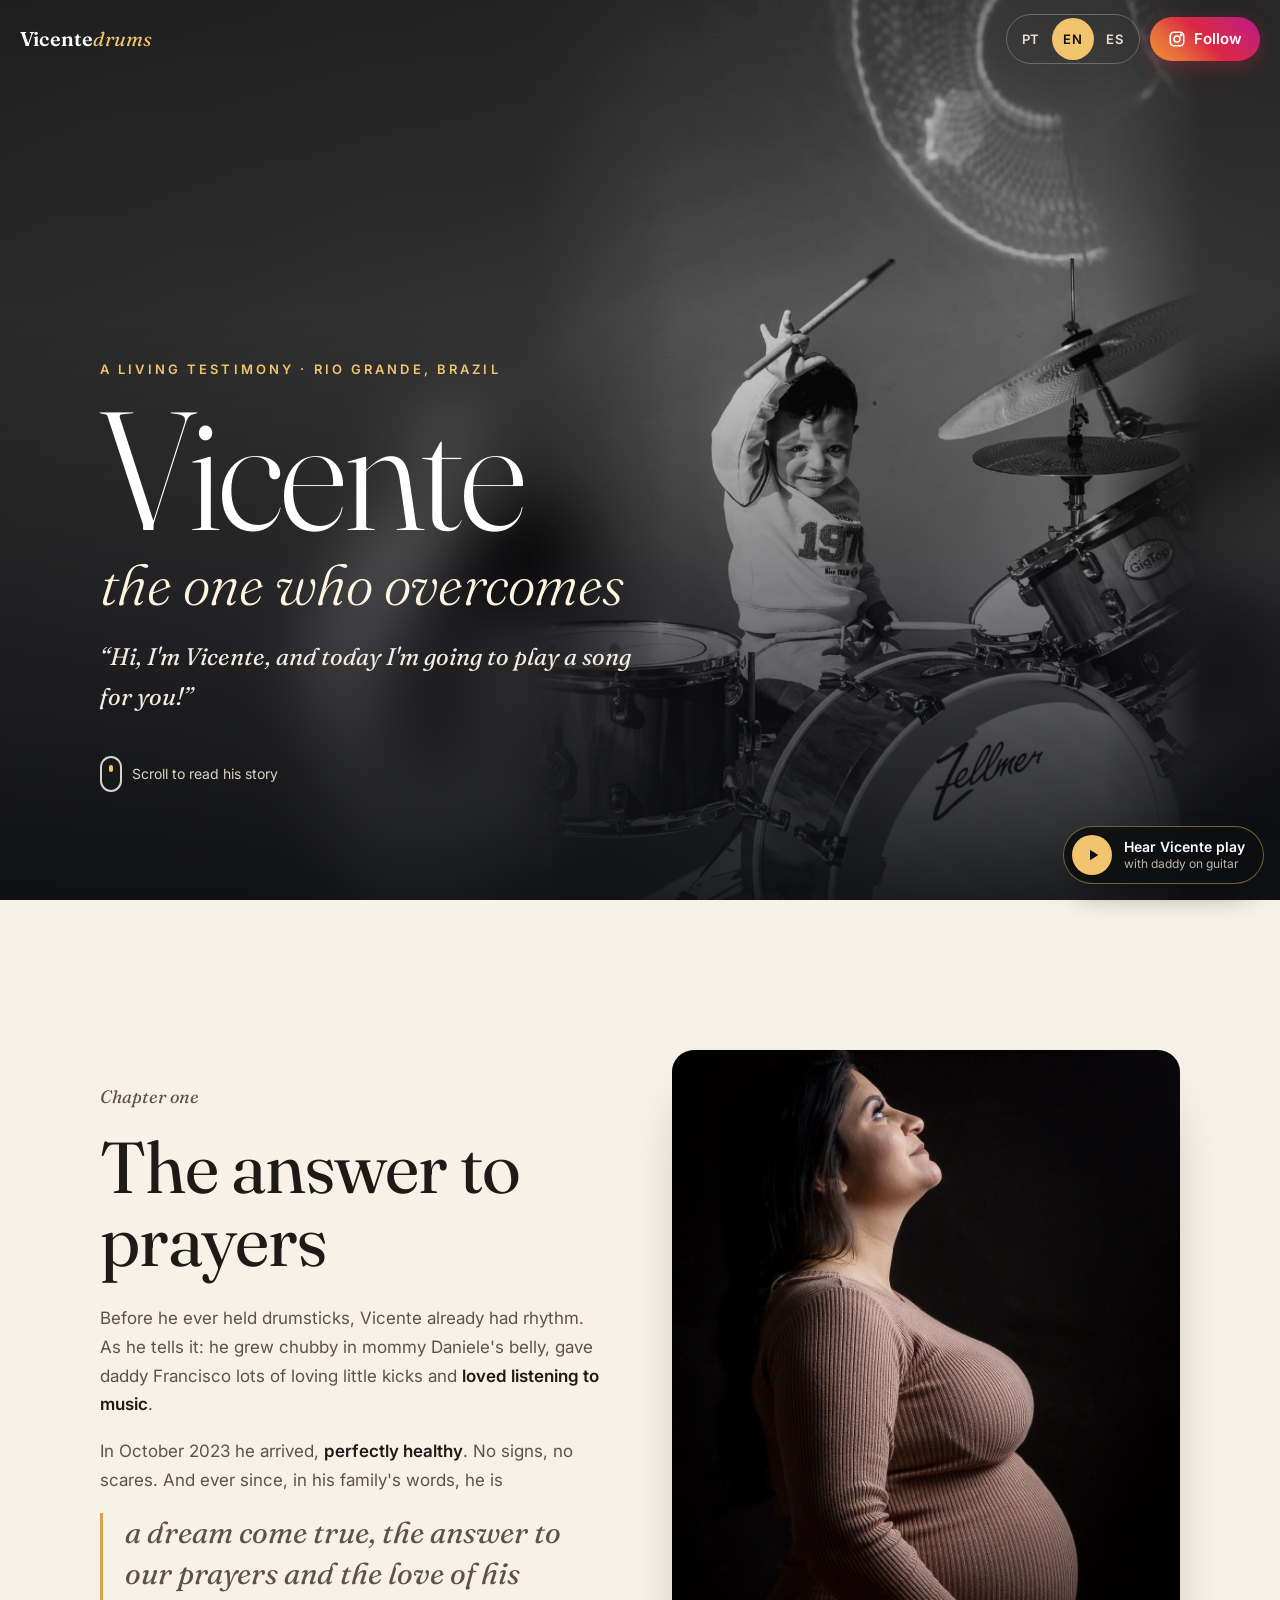
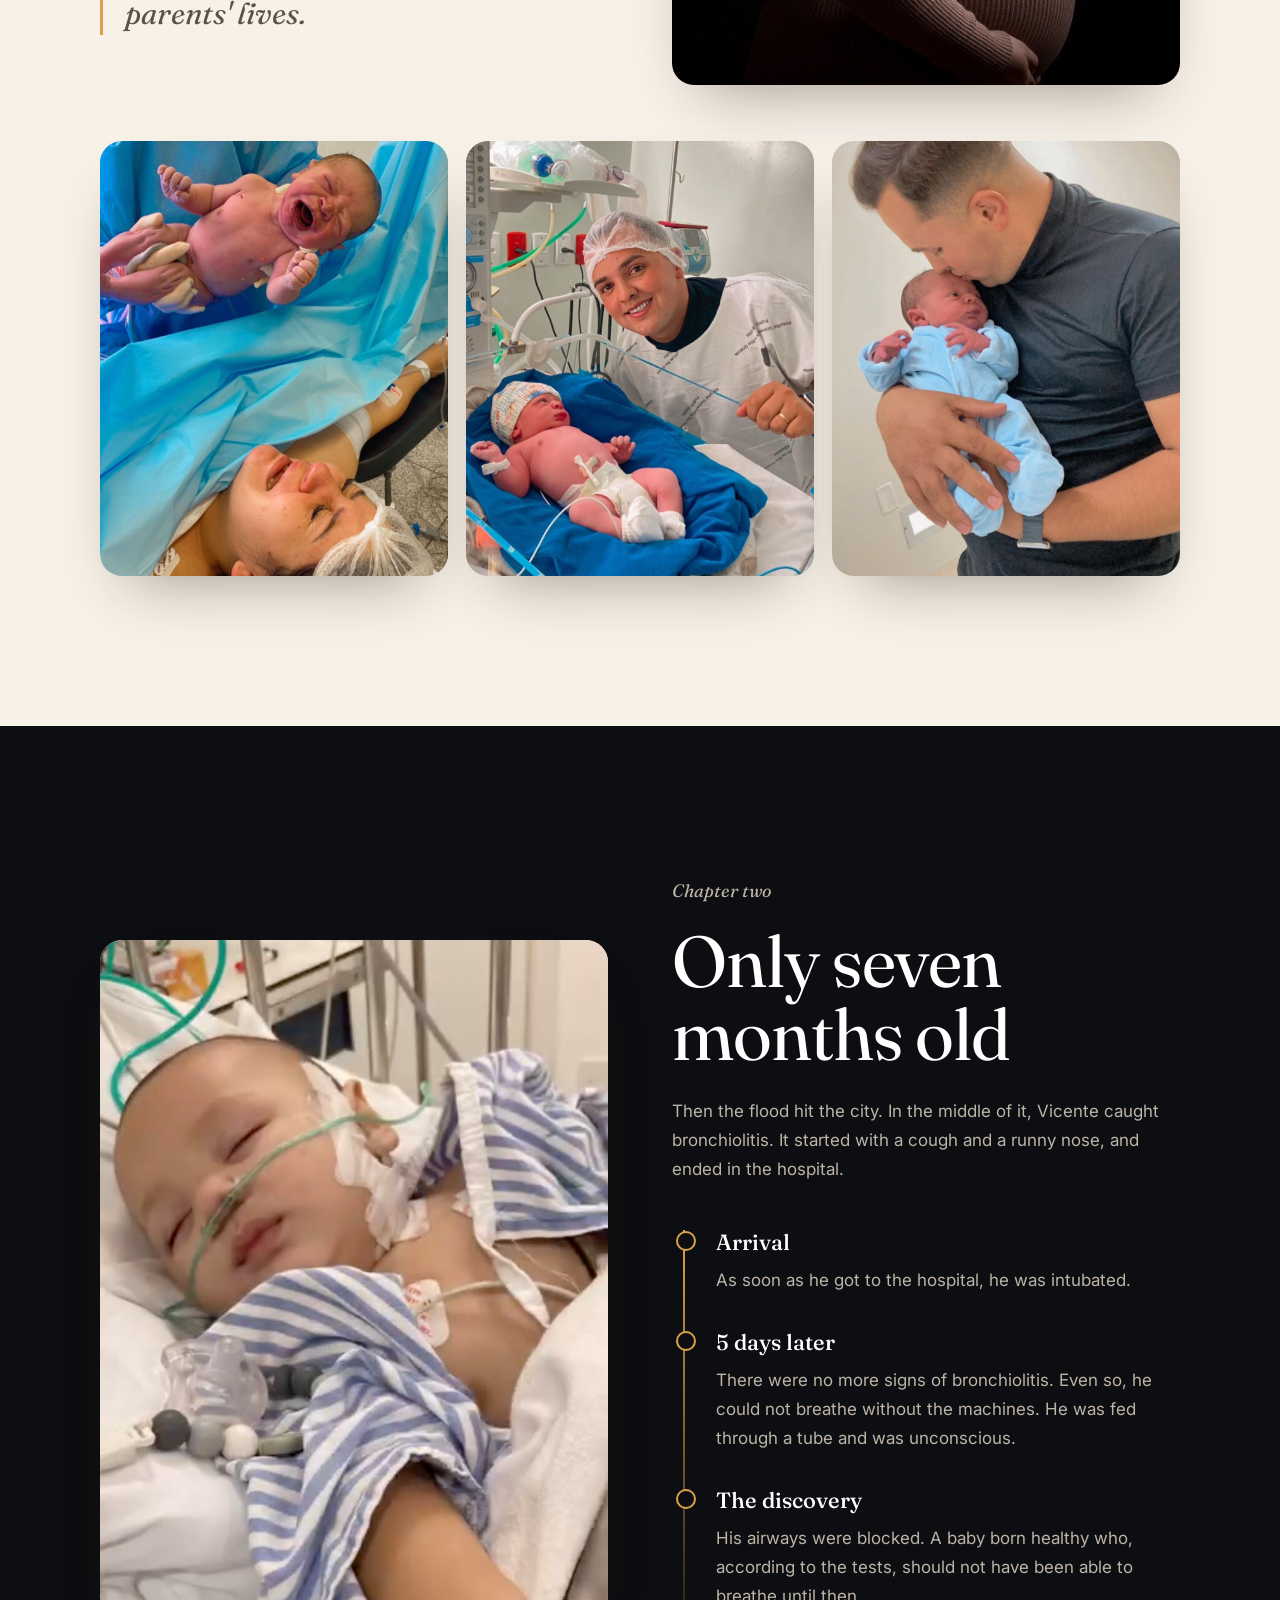
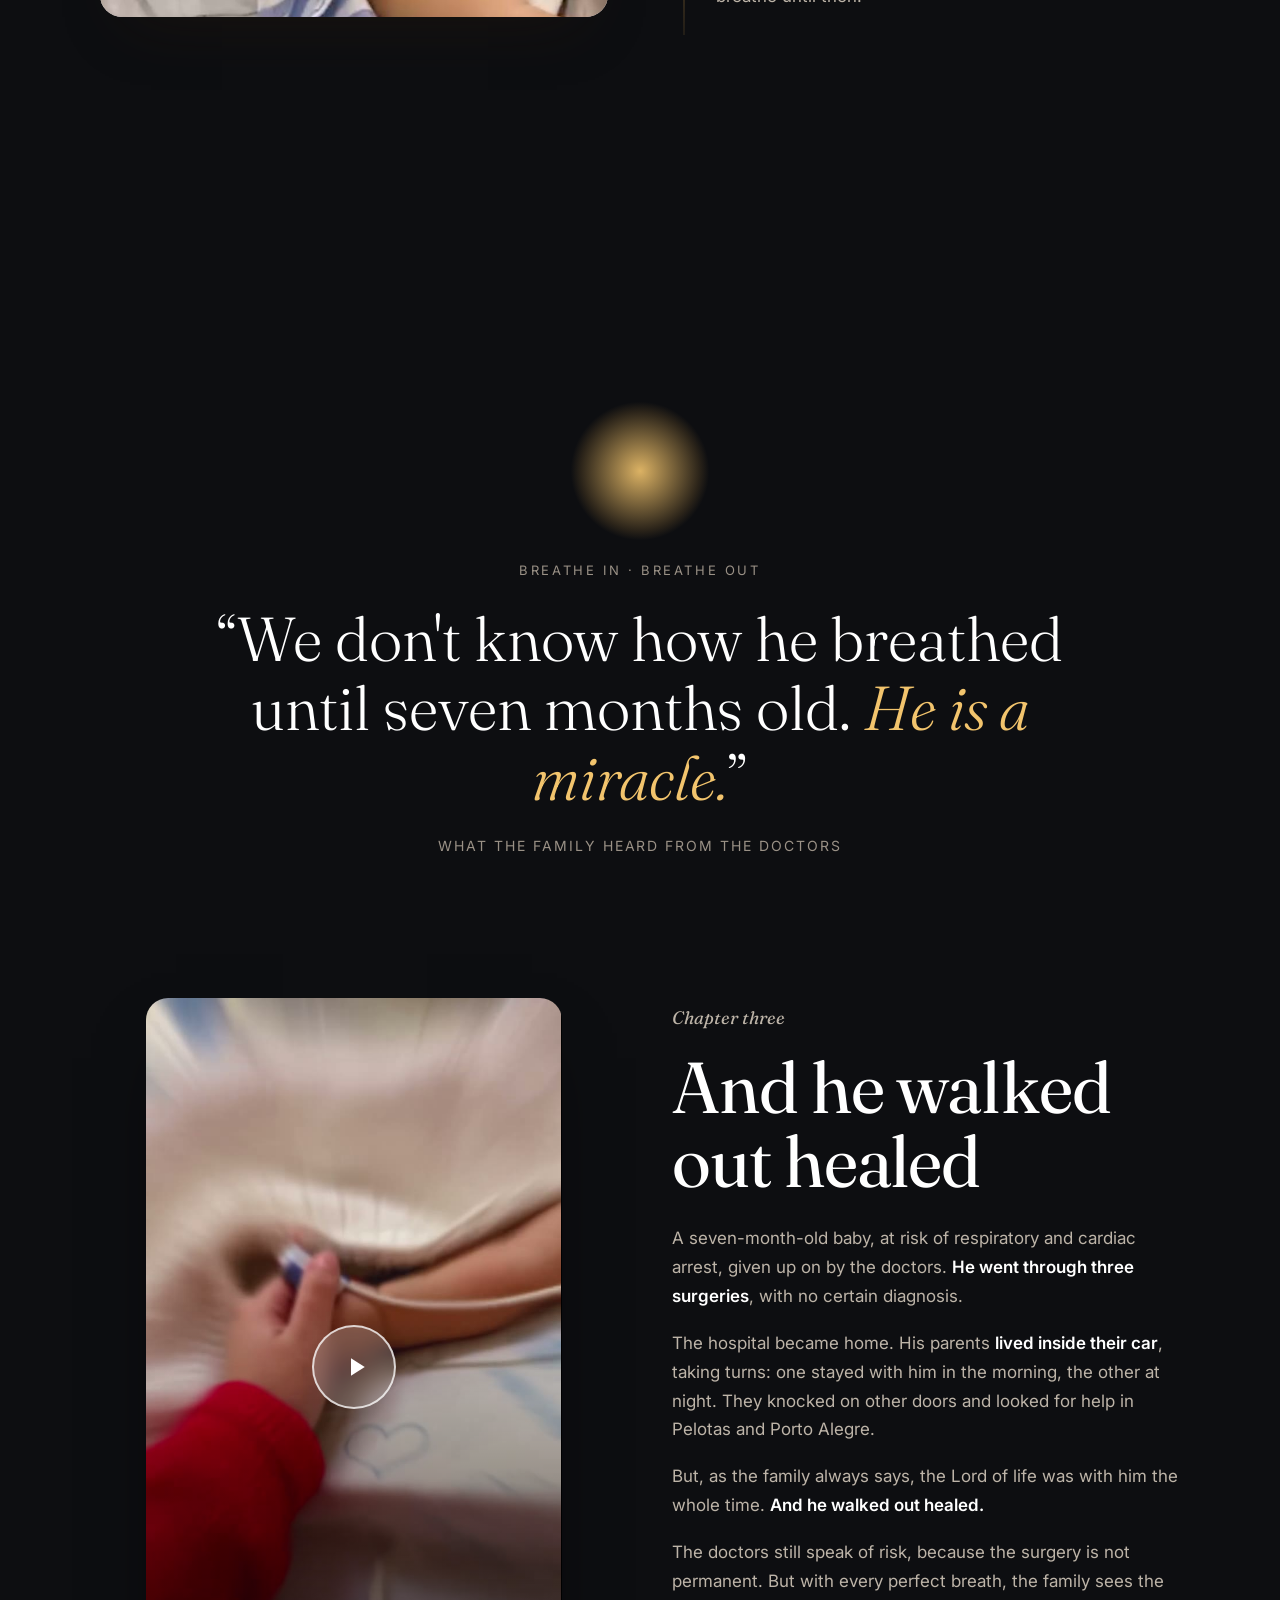
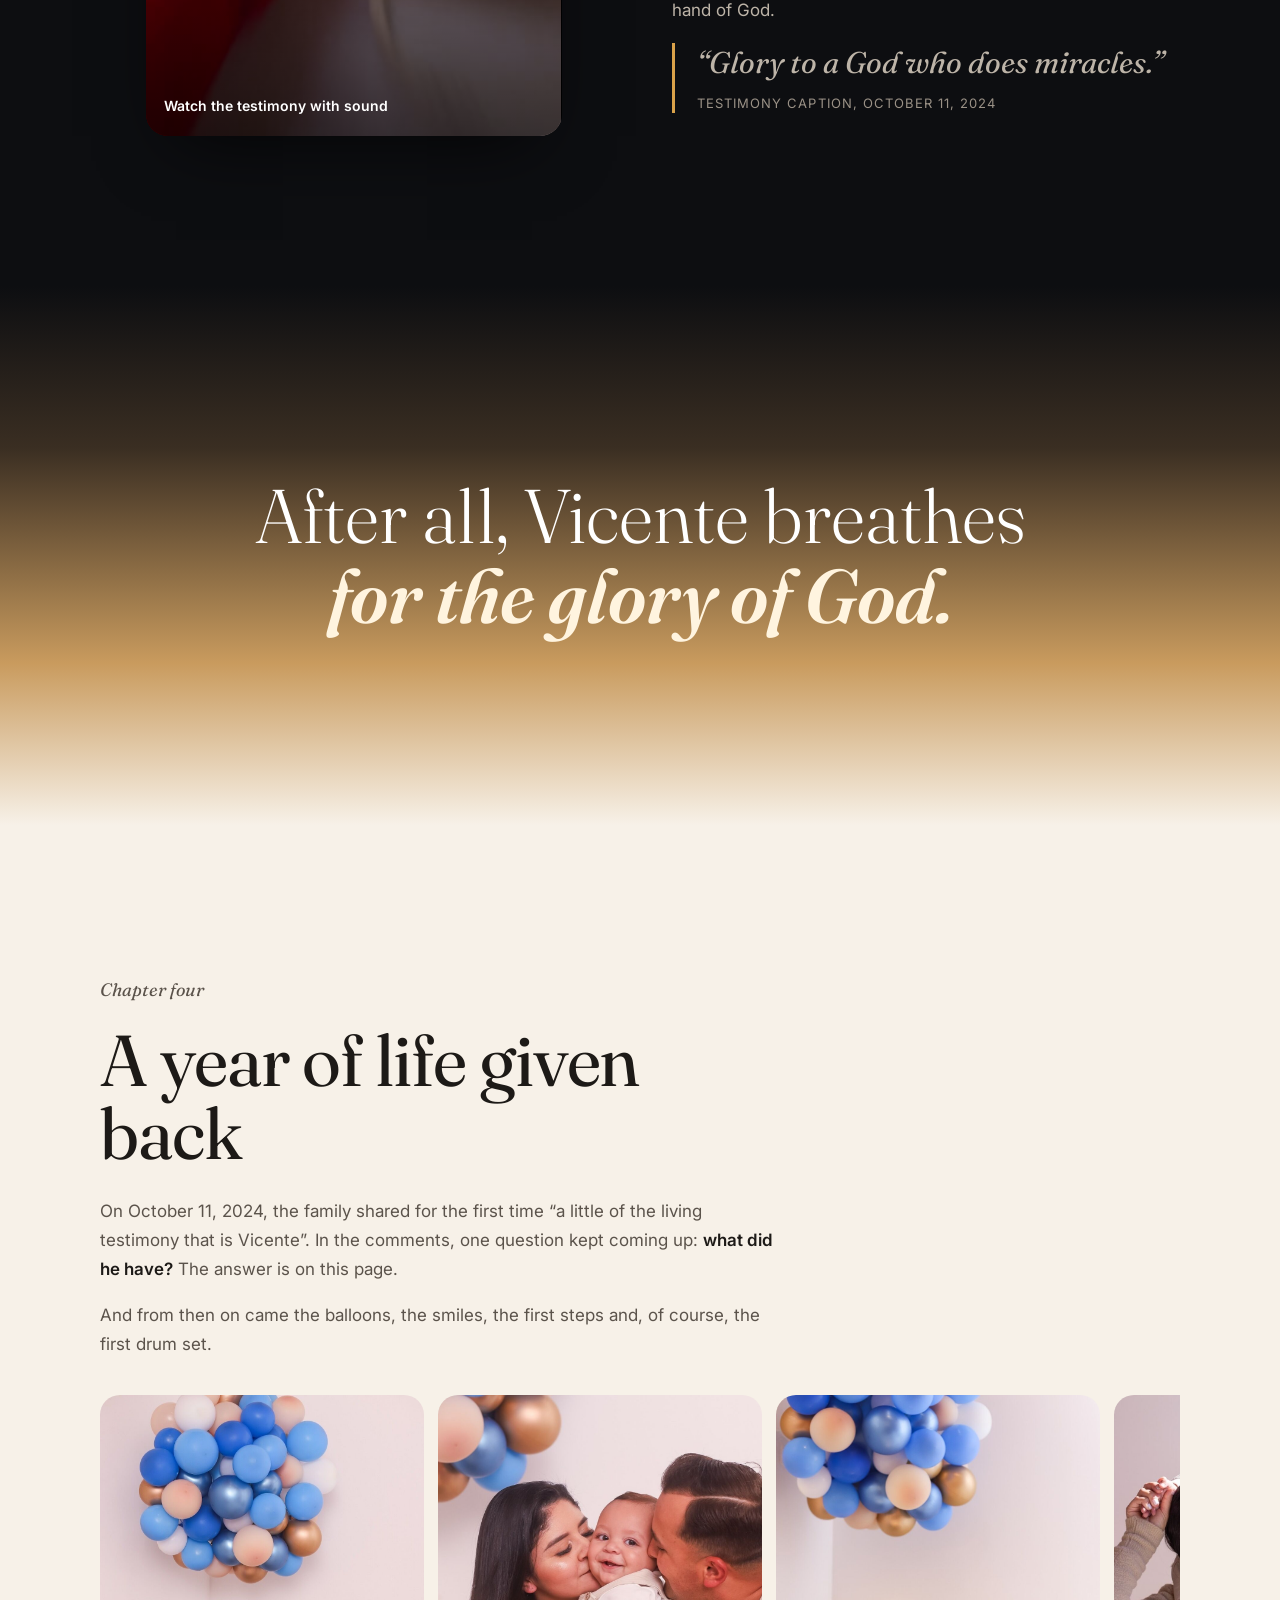
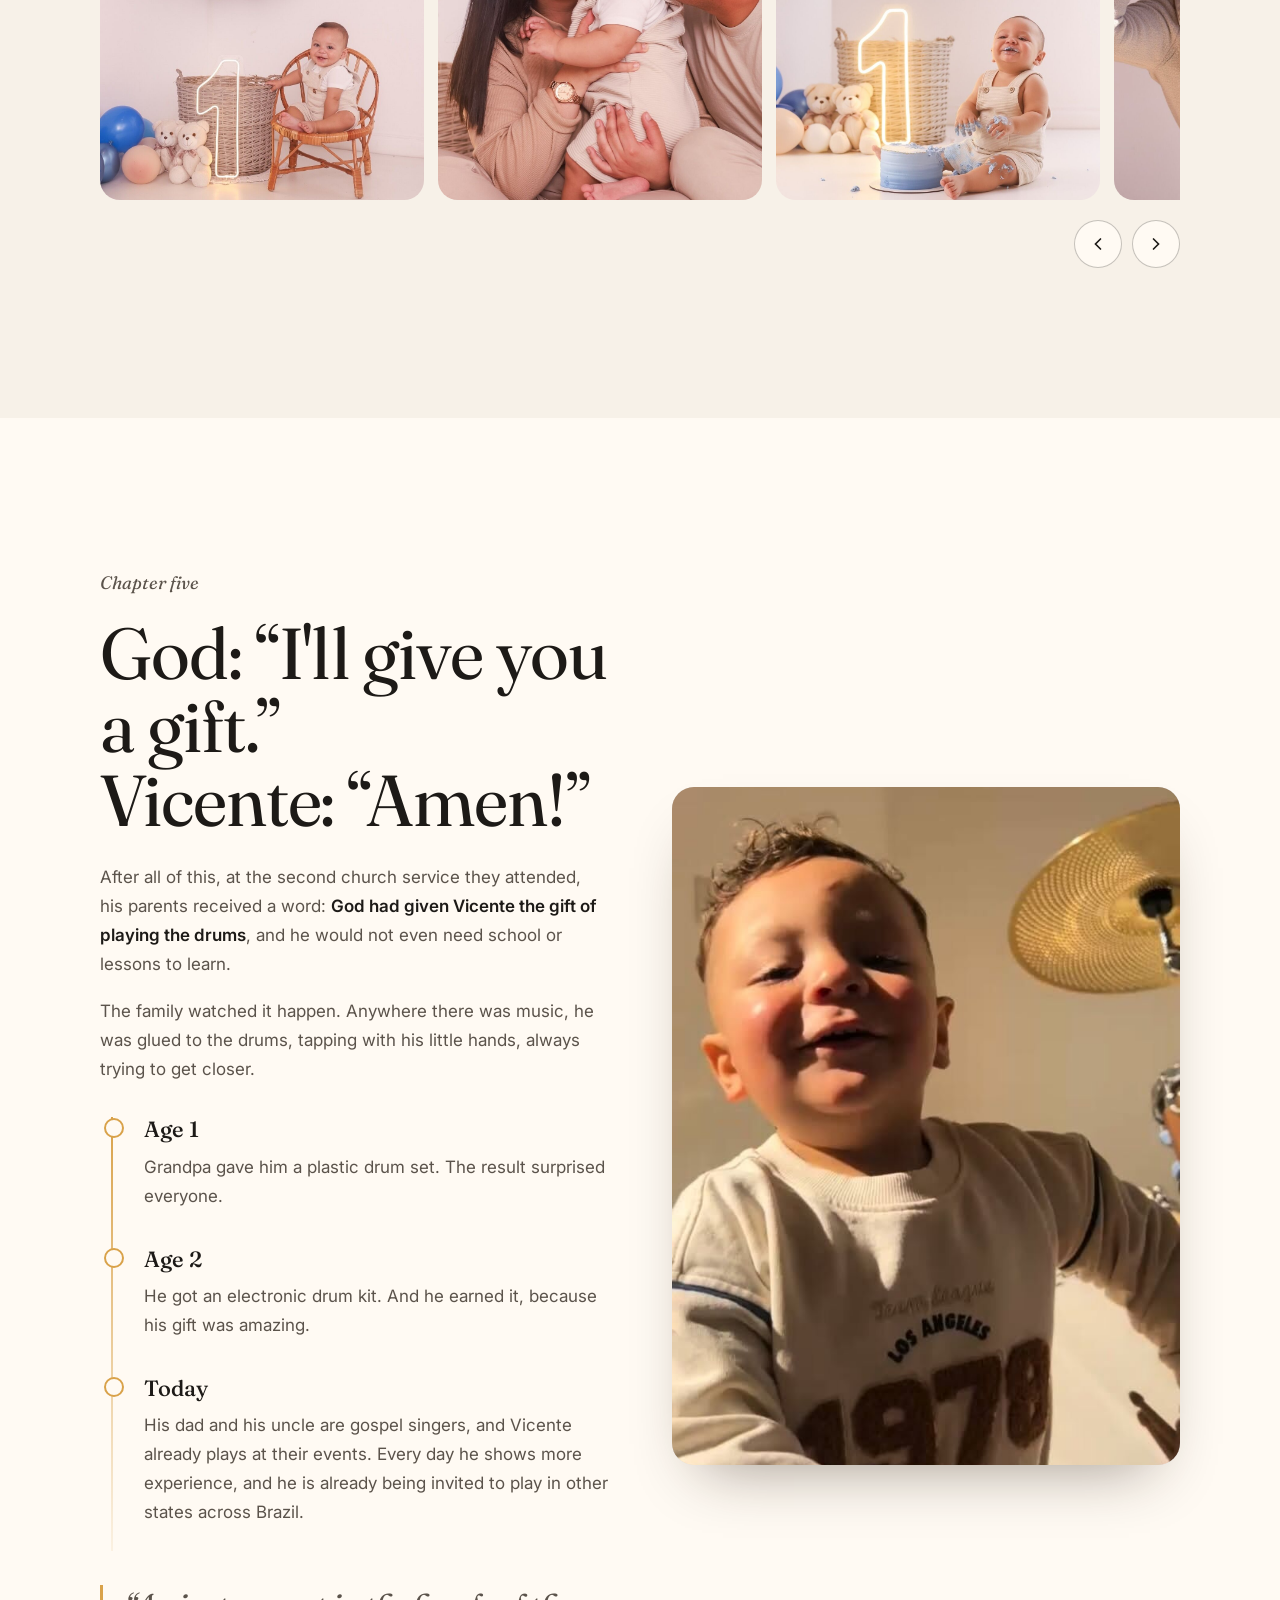
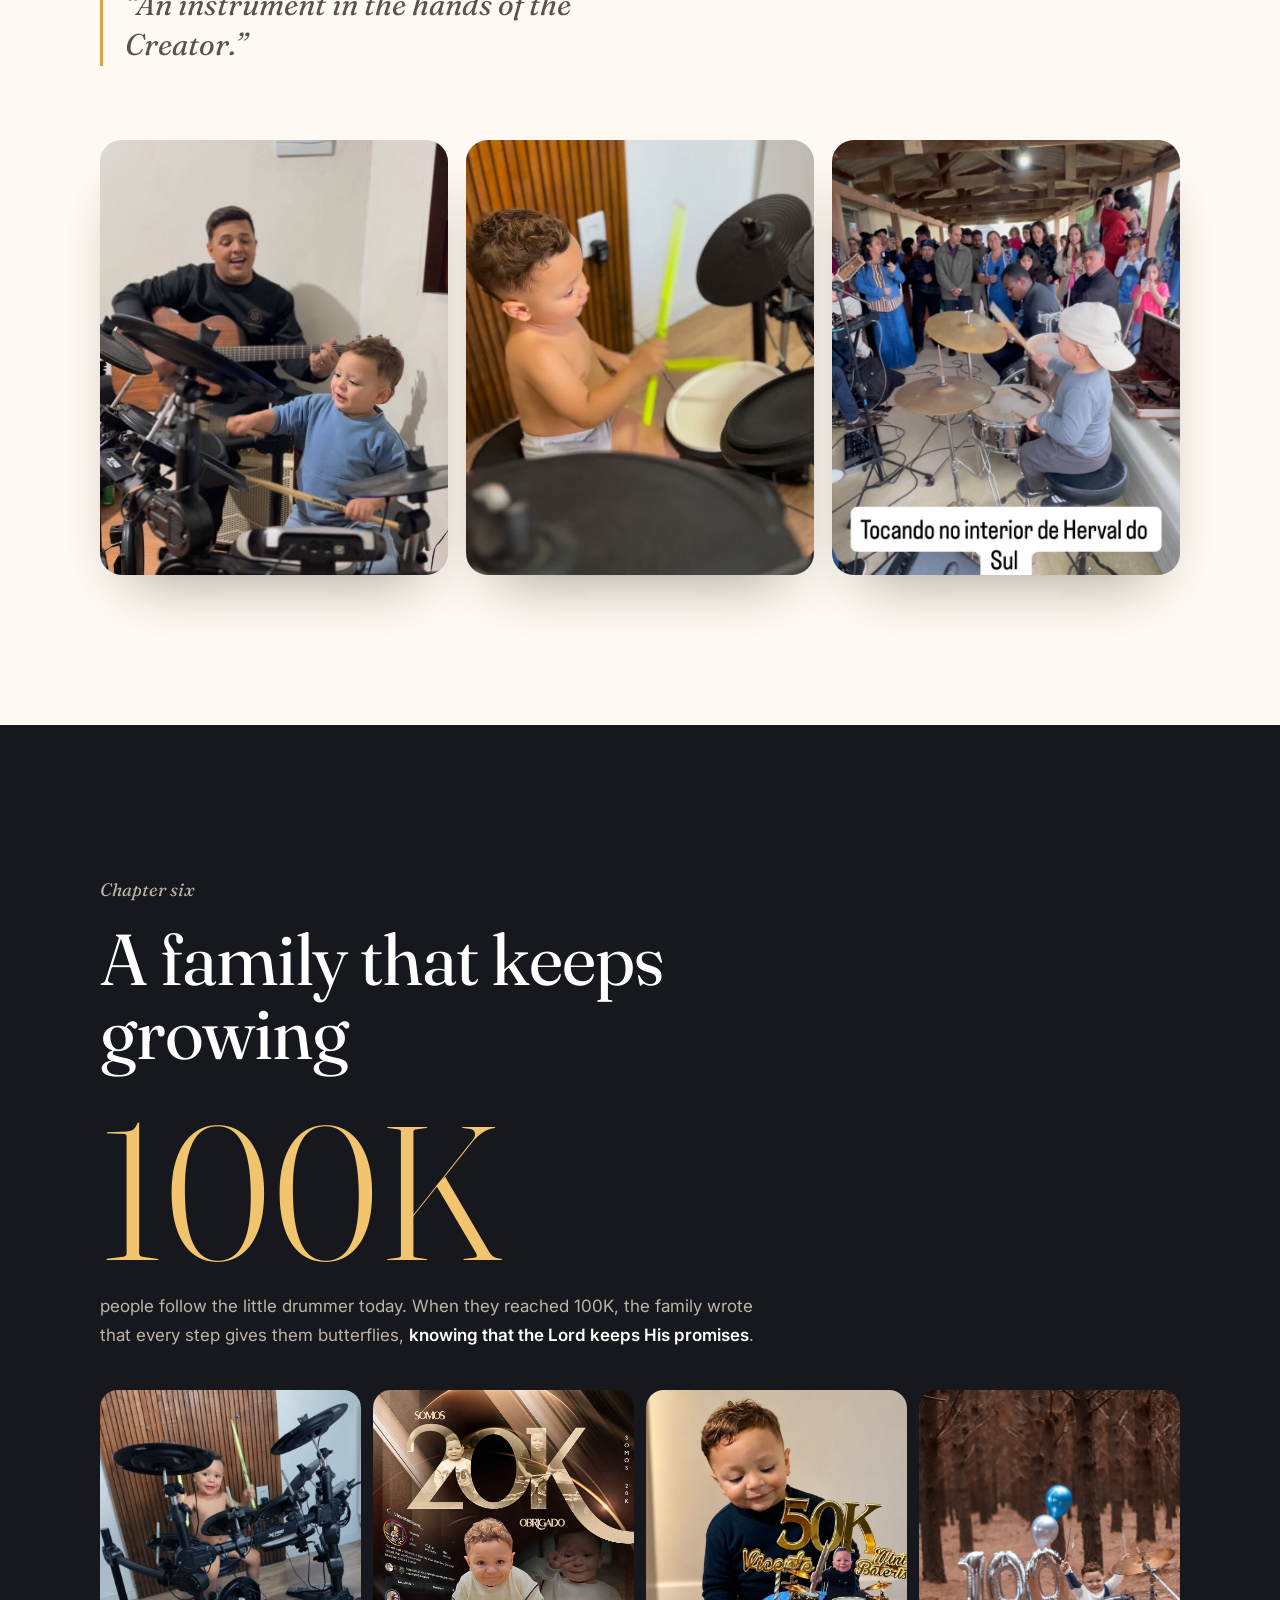
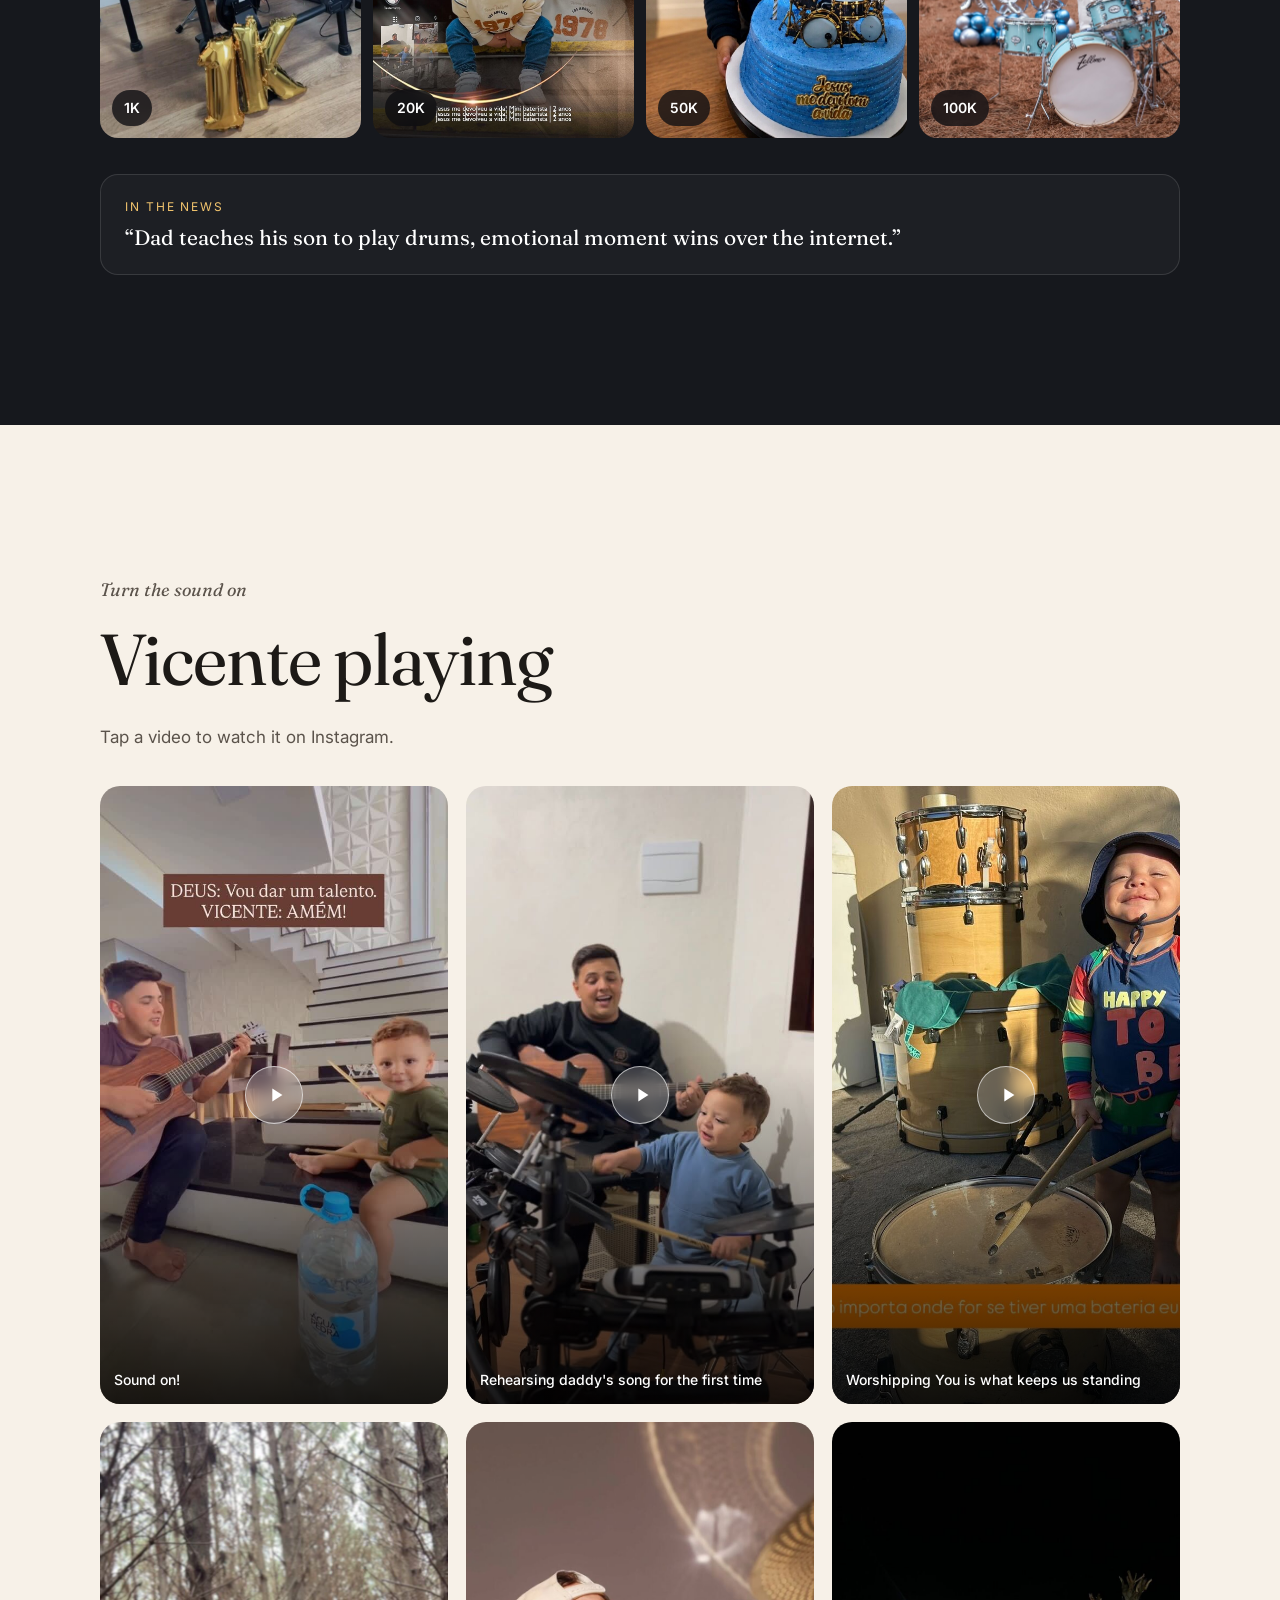
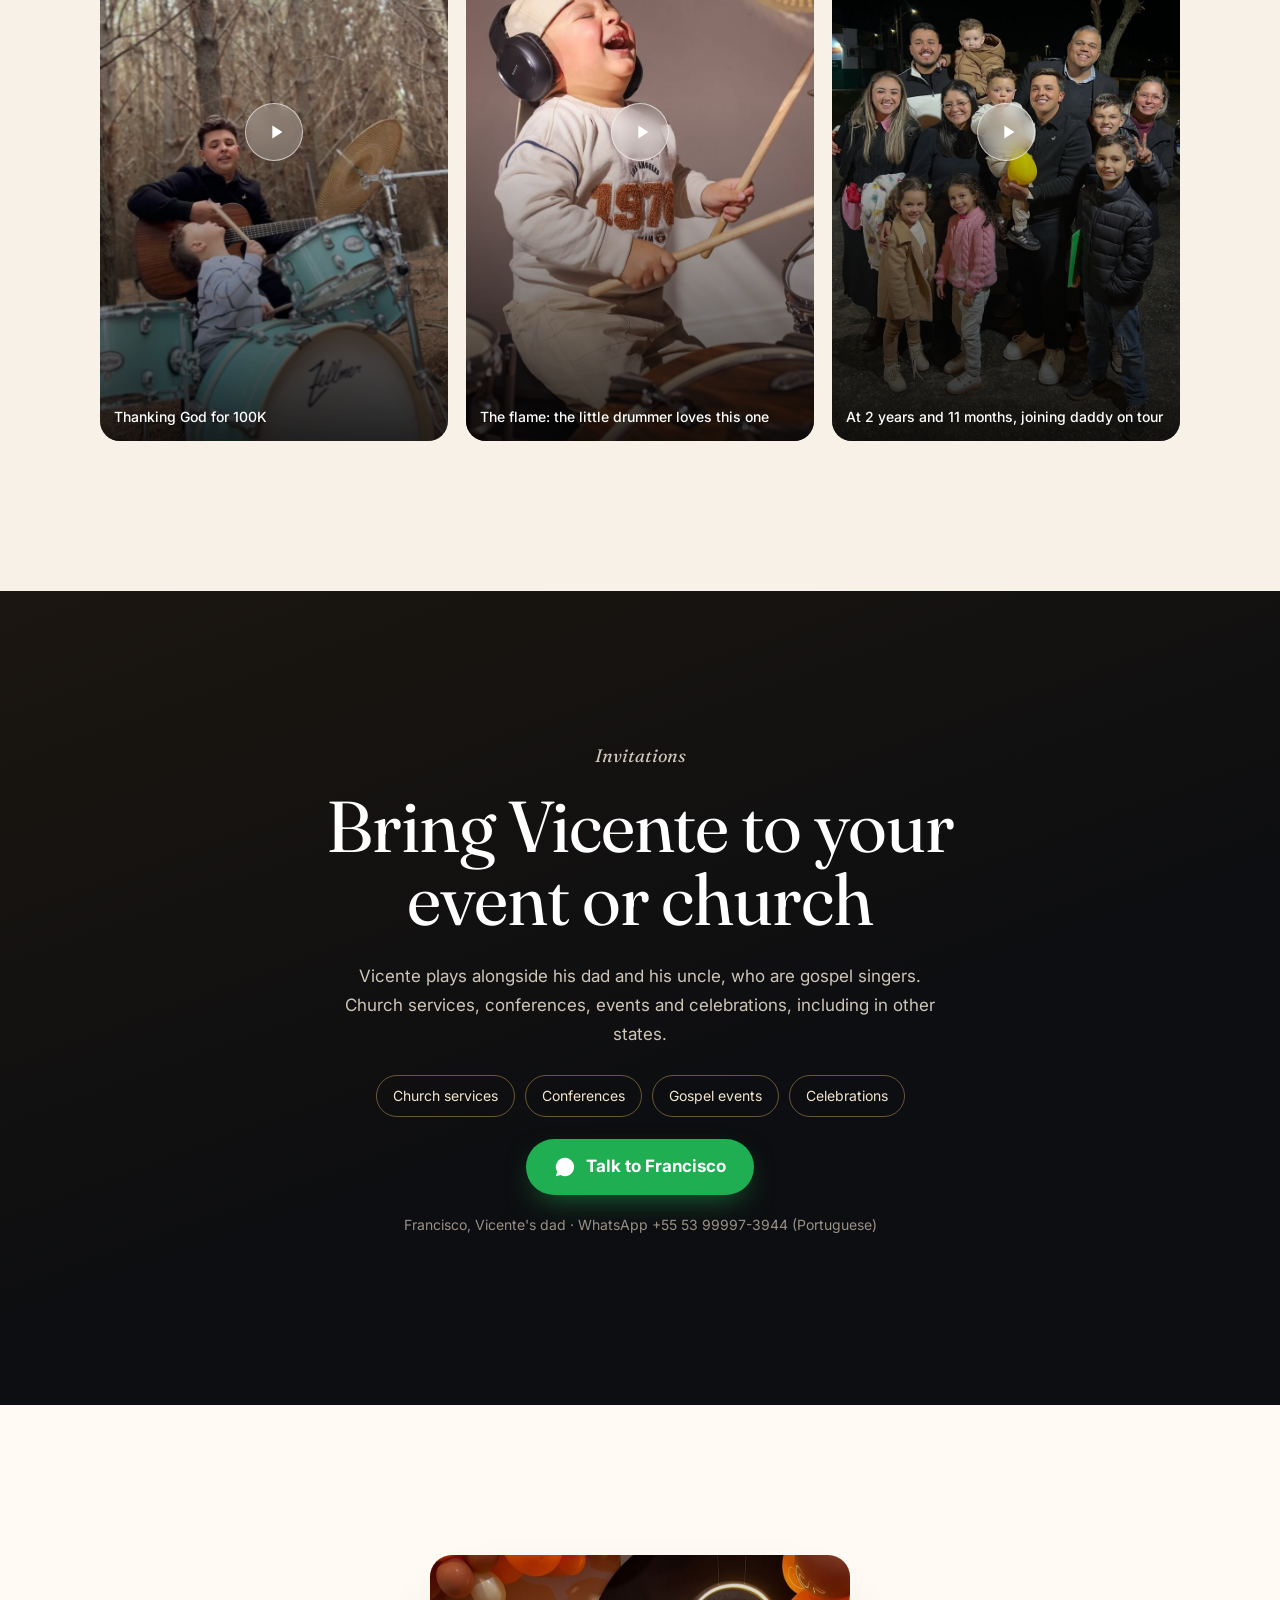
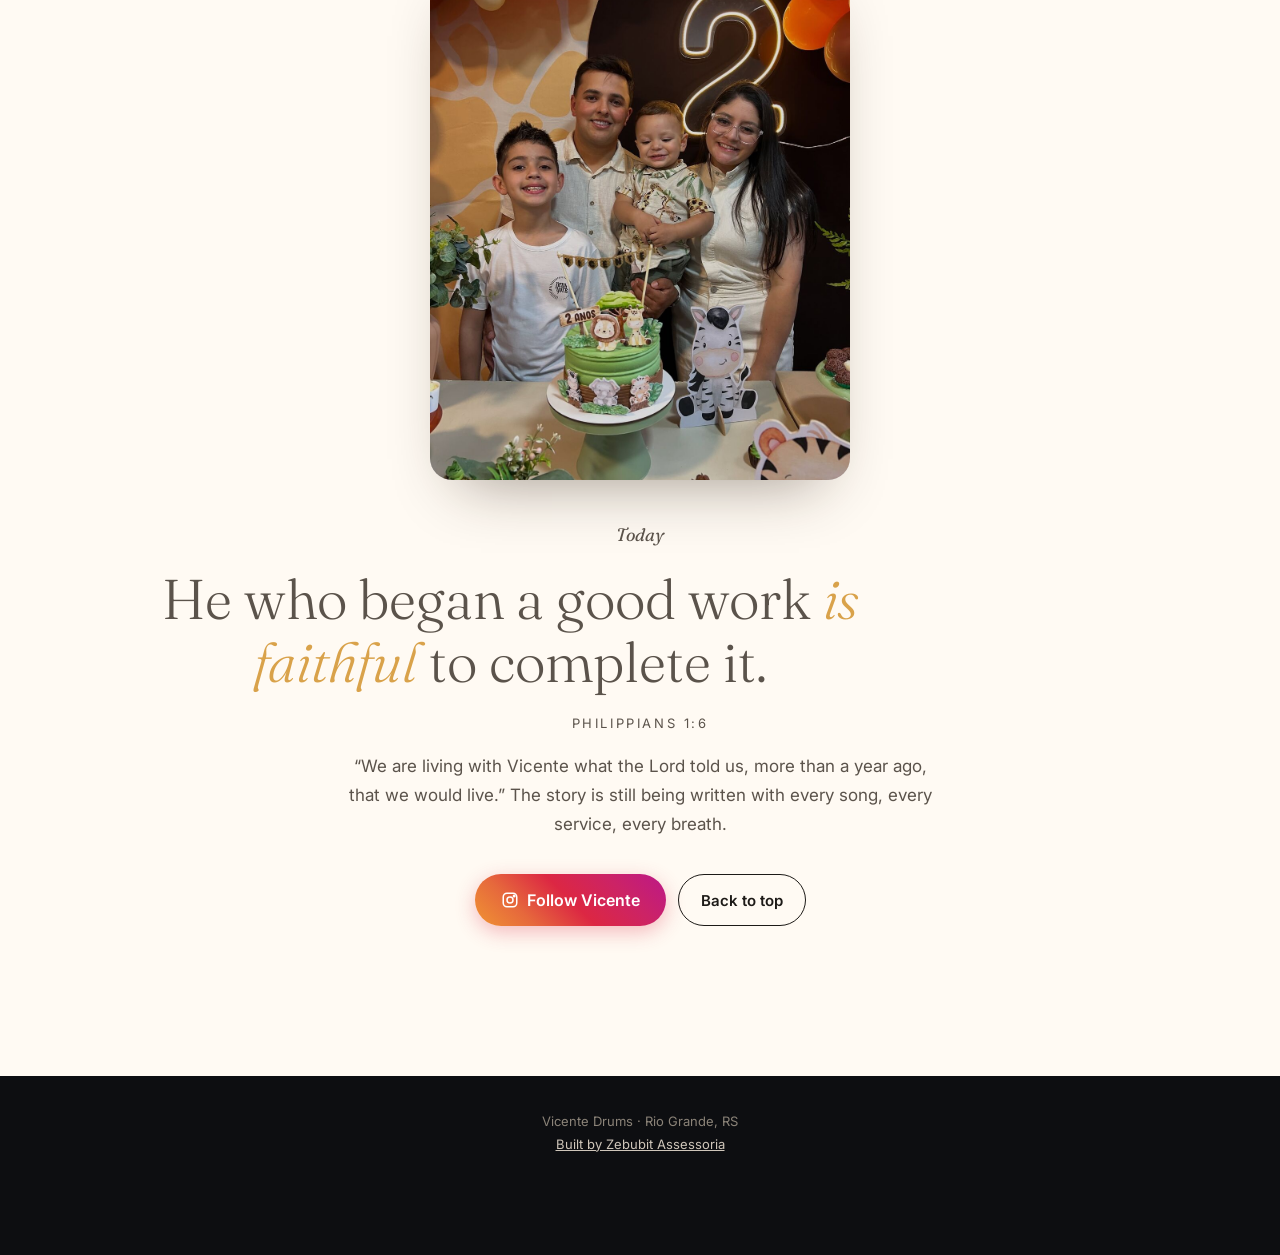
==== commit d53148c2: "Adiciona sexto reel e corrige capa do Ativa o som" ====
--- a/en/index.html
+++ b/en/index.html
@@ -193,7 +193,7 @@
       <h2>Vicente playing</h2>
       <p>Tap a video to watch it on Instagram.</p>
     </div>
-    <div class="reels"><a class="reel rv" href="https://www.instagram.com/reel/DUUIFPiAQDC/" target="_blank" rel="noopener"><img src="../img/fone-riso.jpg" alt="" loading="lazy"><div class="play"><svg viewBox="0 0 24 24" fill="#fff"><path d="M8 5v14l11-7z"/></svg></div><span>Sound on!</span></a><a class="reel rv d1" href="https://www.instagram.com/reel/Da-nTHERC54/" target="_blank" rel="noopener"><img src="../img/papai-violao.jpg" alt="" loading="lazy"><div class="play"><svg viewBox="0 0 24 24" fill="#fff"><path d="M8 5v14l11-7z"/></svg></div><span>Rehearsing daddy's song for the first time</span></a><a class="reel rv d2" href="https://www.instagram.com/reel/DXp4K47j1q_/" target="_blank" rel="noopener"><img src="../img/chapeu.jpg" alt="" loading="lazy"><div class="play"><svg viewBox="0 0 24 24" fill="#fff"><path d="M8 5v14l11-7z"/></svg></div><span>Worshipping You is what keeps us standing</span></a><a class="reel rv" href="https://www.instagram.com/reel/DdXdqI4P-_u/" target="_blank" rel="noopener"><img src="../img/floresta.jpg" alt="" loading="lazy"><div class="play"><svg viewBox="0 0 24 24" fill="#fff"><path d="M8 5v14l11-7z"/></svg></div><span>Thanking God for 100K</span></a><a class="reel rv d1" href="https://www.instagram.com/reel/DdiBmXzxNul/" target="_blank" rel="noopener"><img src="../img/noite-igreja.jpg" alt="" loading="lazy"><div class="play"><svg viewBox="0 0 24 24" fill="#fff"><path d="M8 5v14l11-7z"/></svg></div><span>At 2 years and 11 months, joining daddy on tour</span></a></div>
+    <div class="reels"><a class="reel rv" href="https://www.instagram.com/reel/DUUIFPiAQDC/" target="_blank" rel="noopener"><img src="../img/fone-sorriso.jpg" alt="" loading="lazy"><div class="play"><svg viewBox="0 0 24 24" fill="#fff"><path d="M8 5v14l11-7z"/></svg></div><span>Sound on!</span></a><a class="reel rv d1" href="https://www.instagram.com/reel/Da-nTHERC54/" target="_blank" rel="noopener"><img src="../img/papai-violao.jpg" alt="" loading="lazy"><div class="play"><svg viewBox="0 0 24 24" fill="#fff"><path d="M8 5v14l11-7z"/></svg></div><span>Rehearsing daddy's song for the first time</span></a><a class="reel rv d2" href="https://www.instagram.com/reel/DXp4K47j1q_/" target="_blank" rel="noopener"><img src="../img/chapeu.jpg" alt="" loading="lazy"><div class="play"><svg viewBox="0 0 24 24" fill="#fff"><path d="M8 5v14l11-7z"/></svg></div><span>Worshipping You is what keeps us standing</span></a><a class="reel rv" href="https://www.instagram.com/reel/DdXdqI4P-_u/" target="_blank" rel="noopener"><img src="../img/floresta.jpg" alt="" loading="lazy"><div class="play"><svg viewBox="0 0 24 24" fill="#fff"><path d="M8 5v14l11-7z"/></svg></div><span>Thanking God for 100K</span></a><a class="reel rv d1" href="https://www.instagram.com/reel/DdumxbAP5nf/" target="_blank" rel="noopener"><img src="../img/fone-riso.jpg" alt="" loading="lazy"><div class="play"><svg viewBox="0 0 24 24" fill="#fff"><path d="M8 5v14l11-7z"/></svg></div><span>The flame: the little drummer loves this one</span></a><a class="reel rv d2" href="https://www.instagram.com/reel/DdiBmXzxNul/" target="_blank" rel="noopener"><img src="../img/noite-igreja.jpg" alt="" loading="lazy"><div class="play"><svg viewBox="0 0 24 24" fill="#fff"><path d="M8 5v14l11-7z"/></svg></div><span>At 2 years and 11 months, joining daddy on tour</span></a></div>
   </div>
 </section>
 
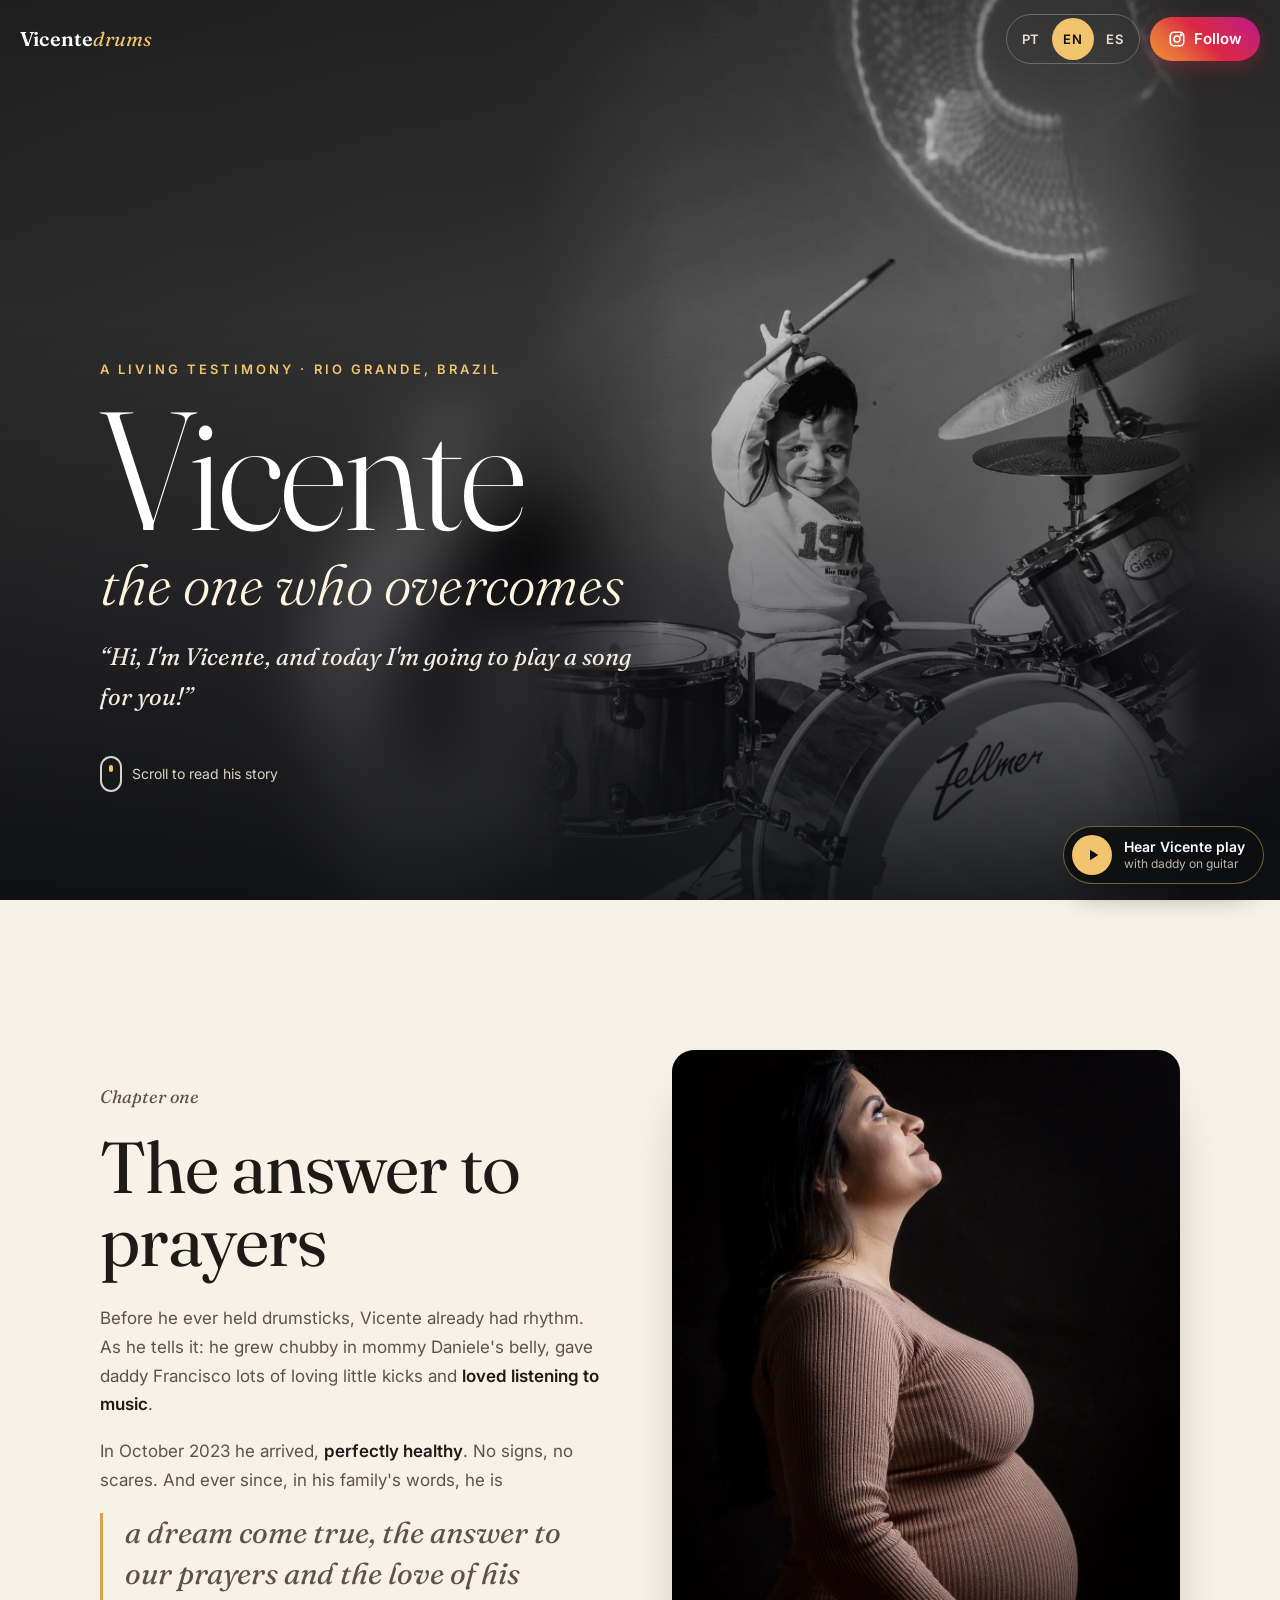
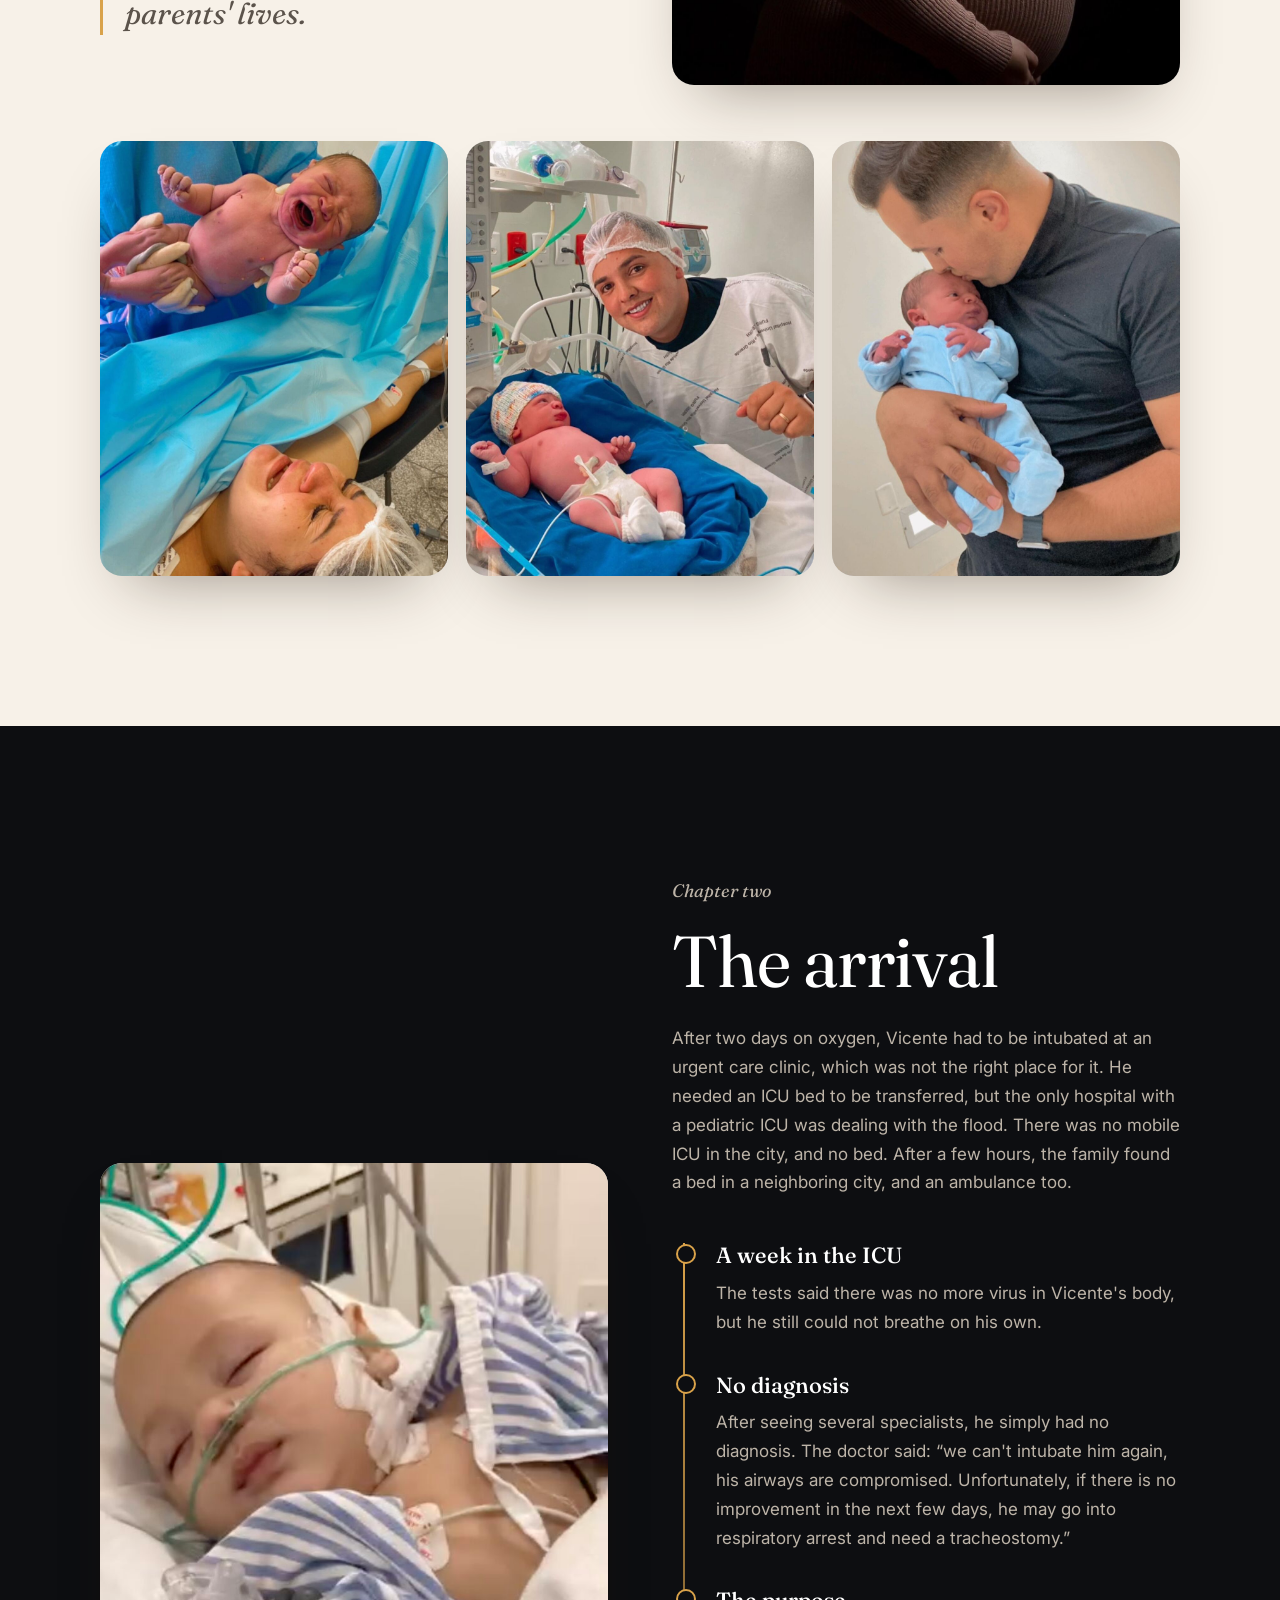
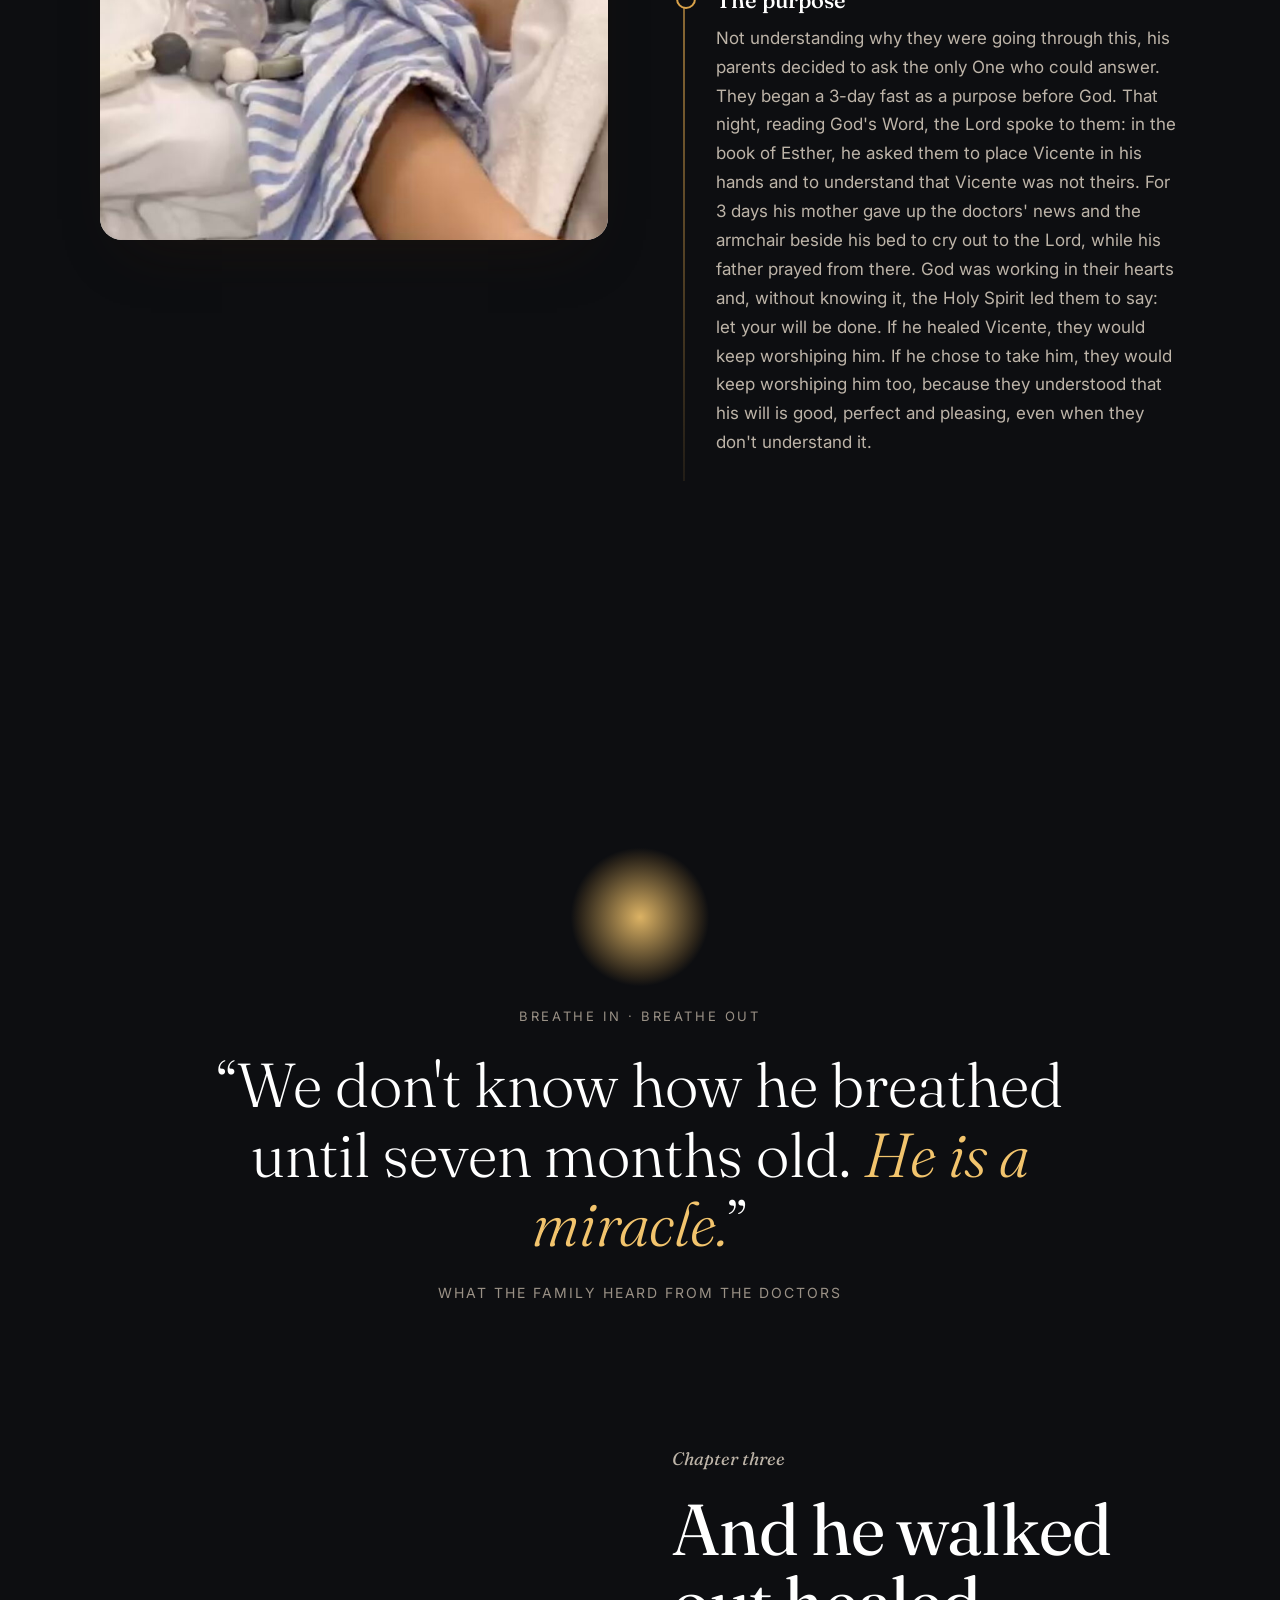
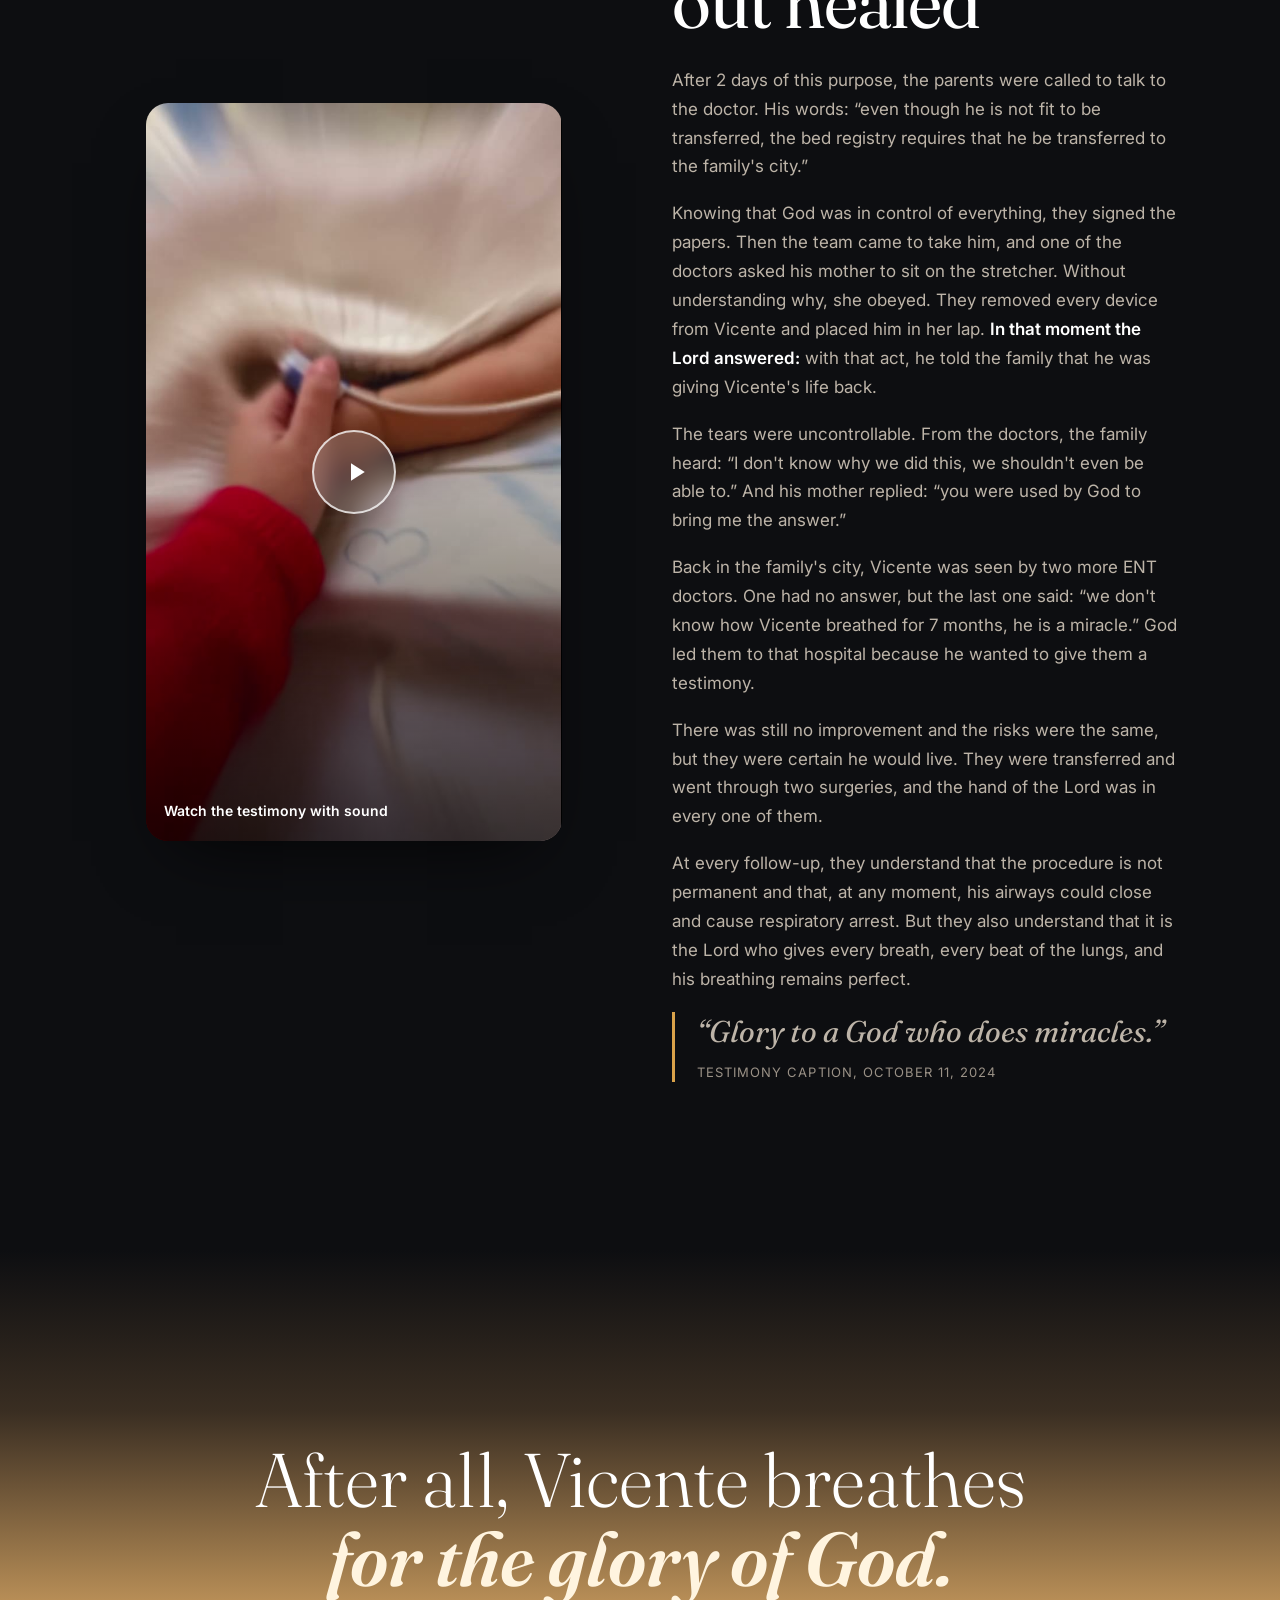
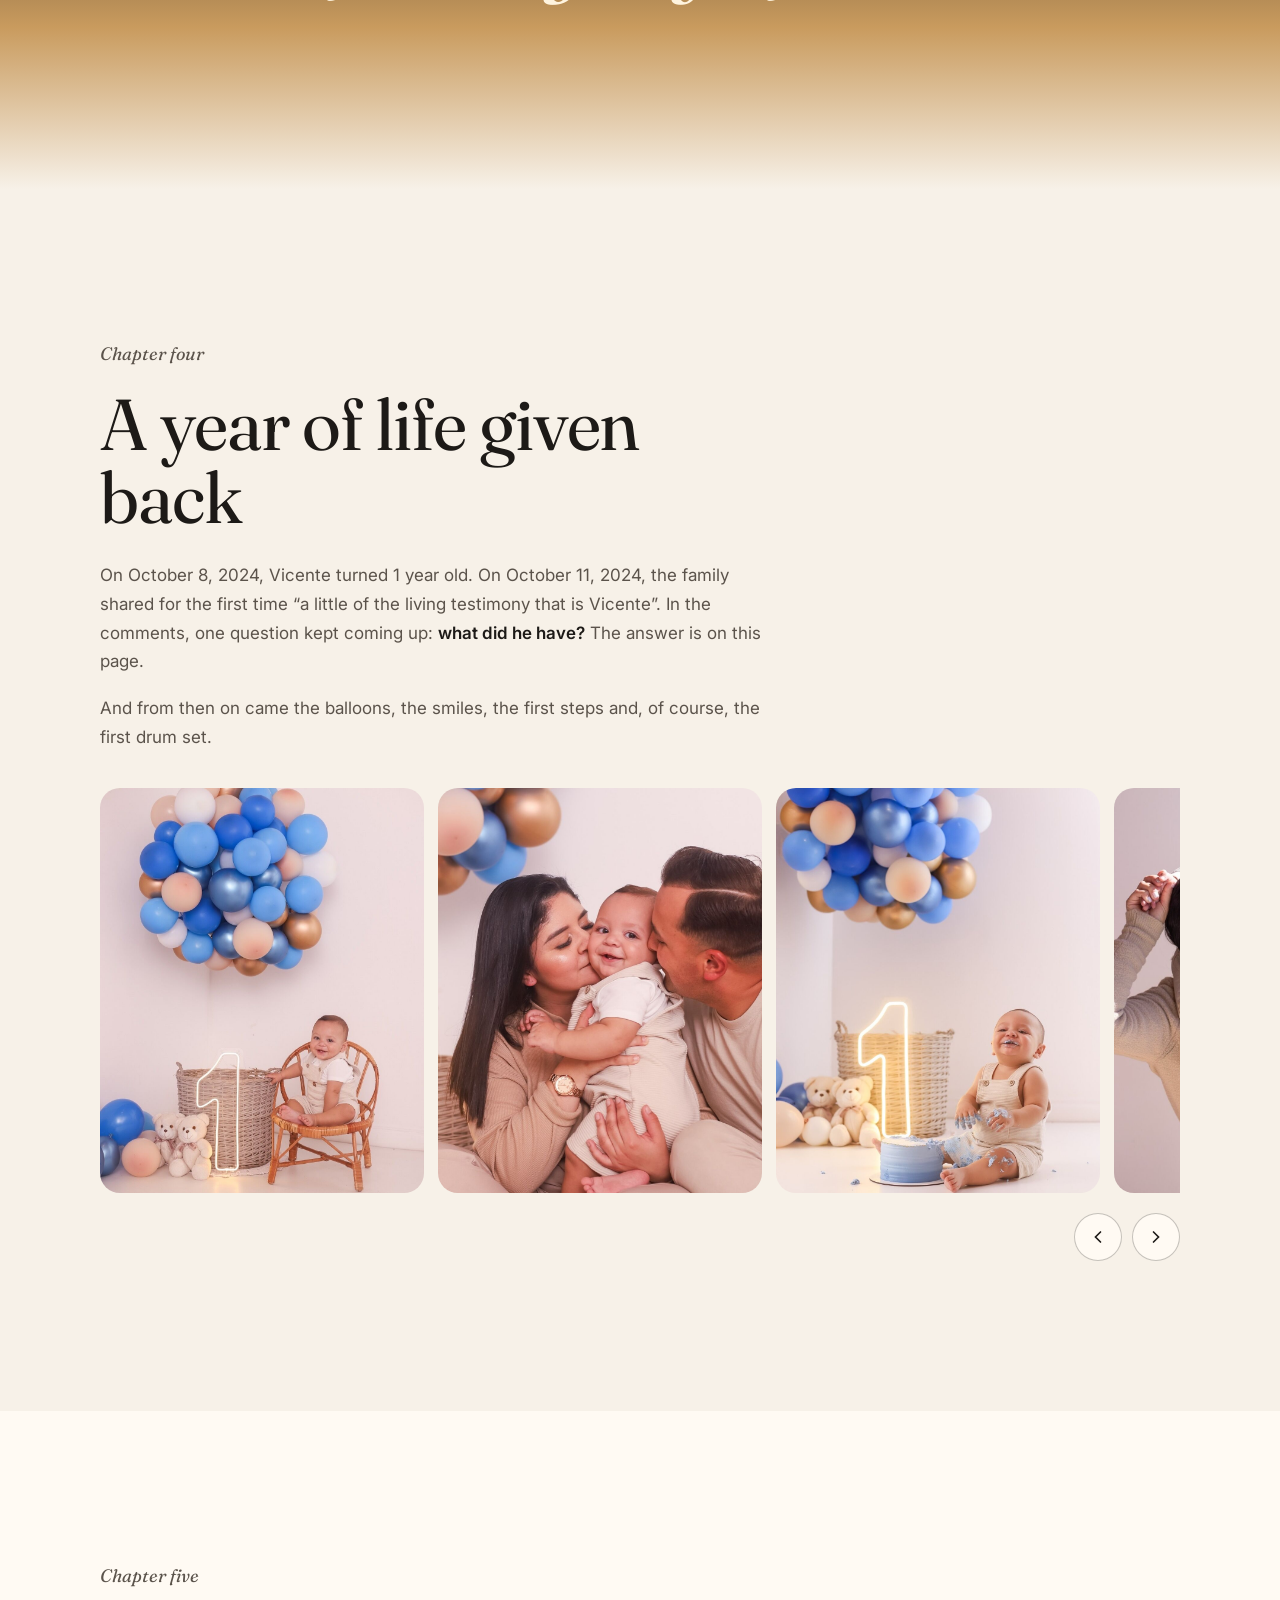
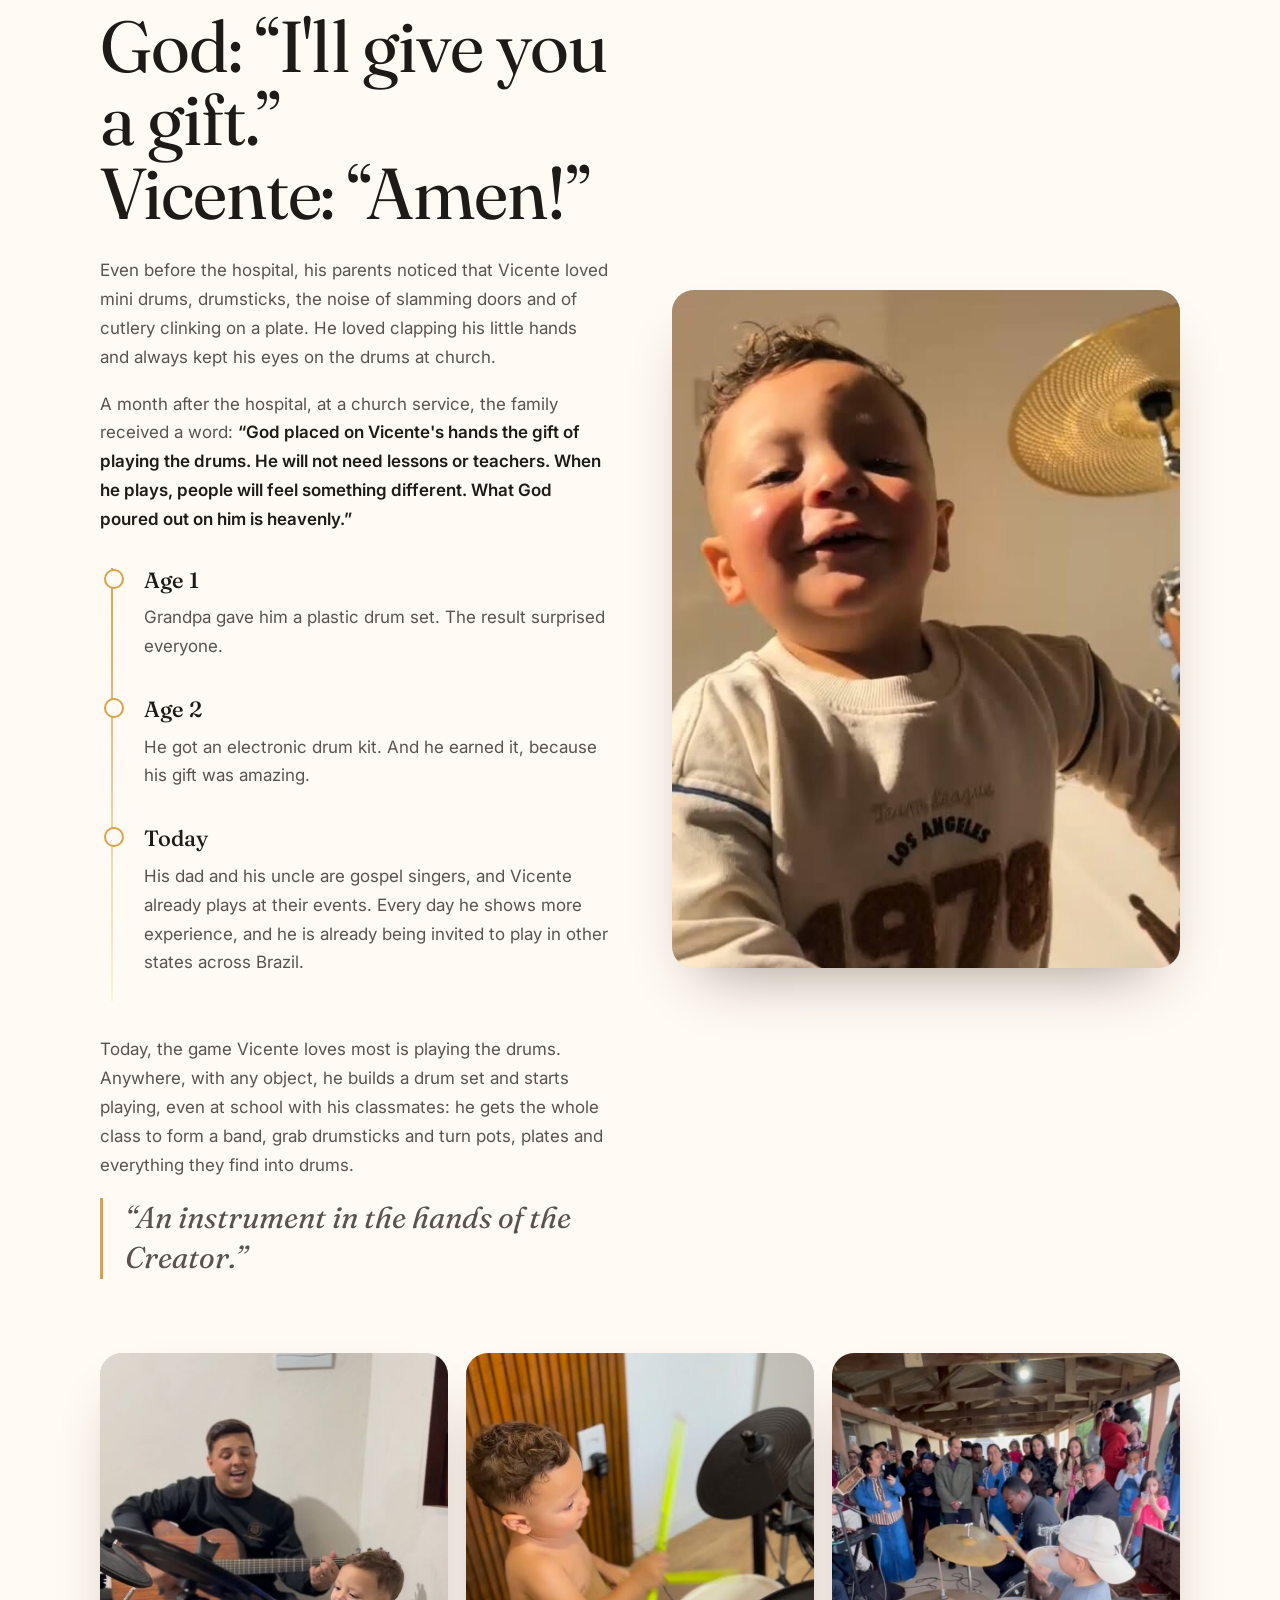
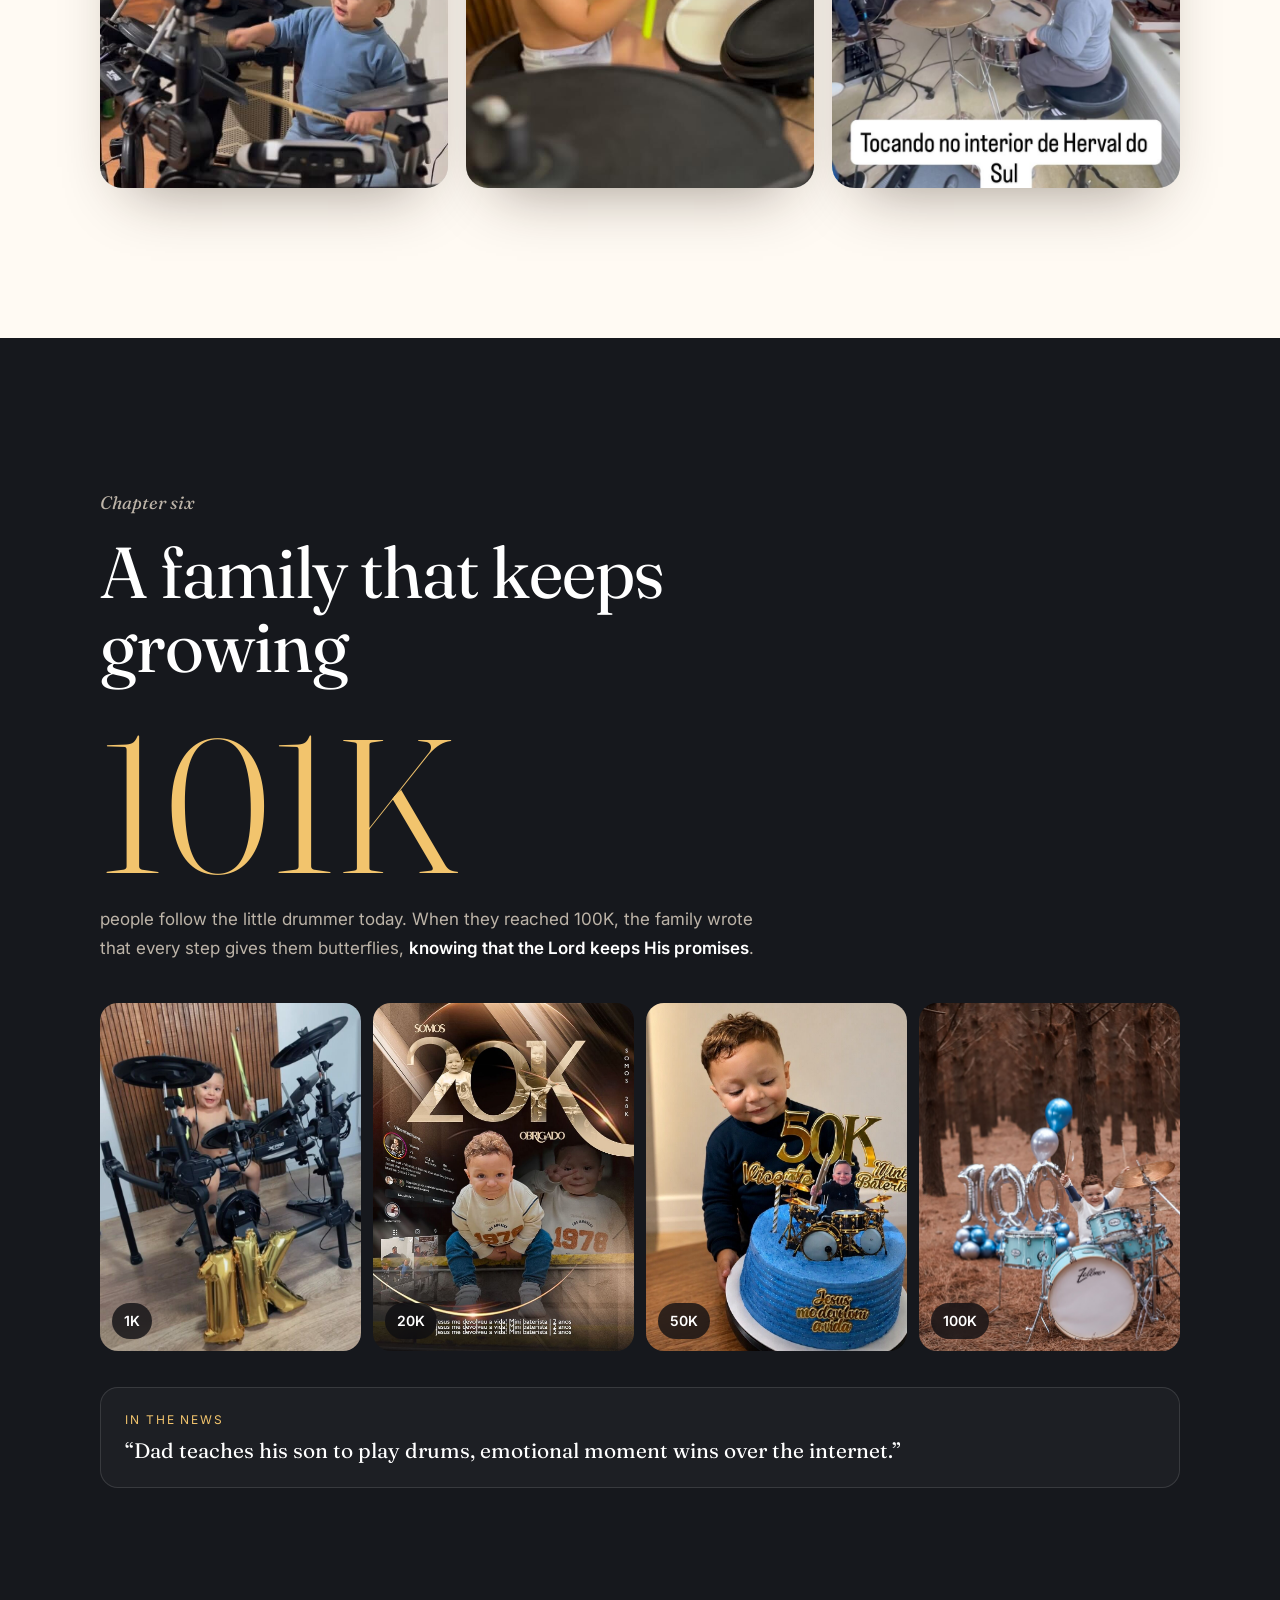
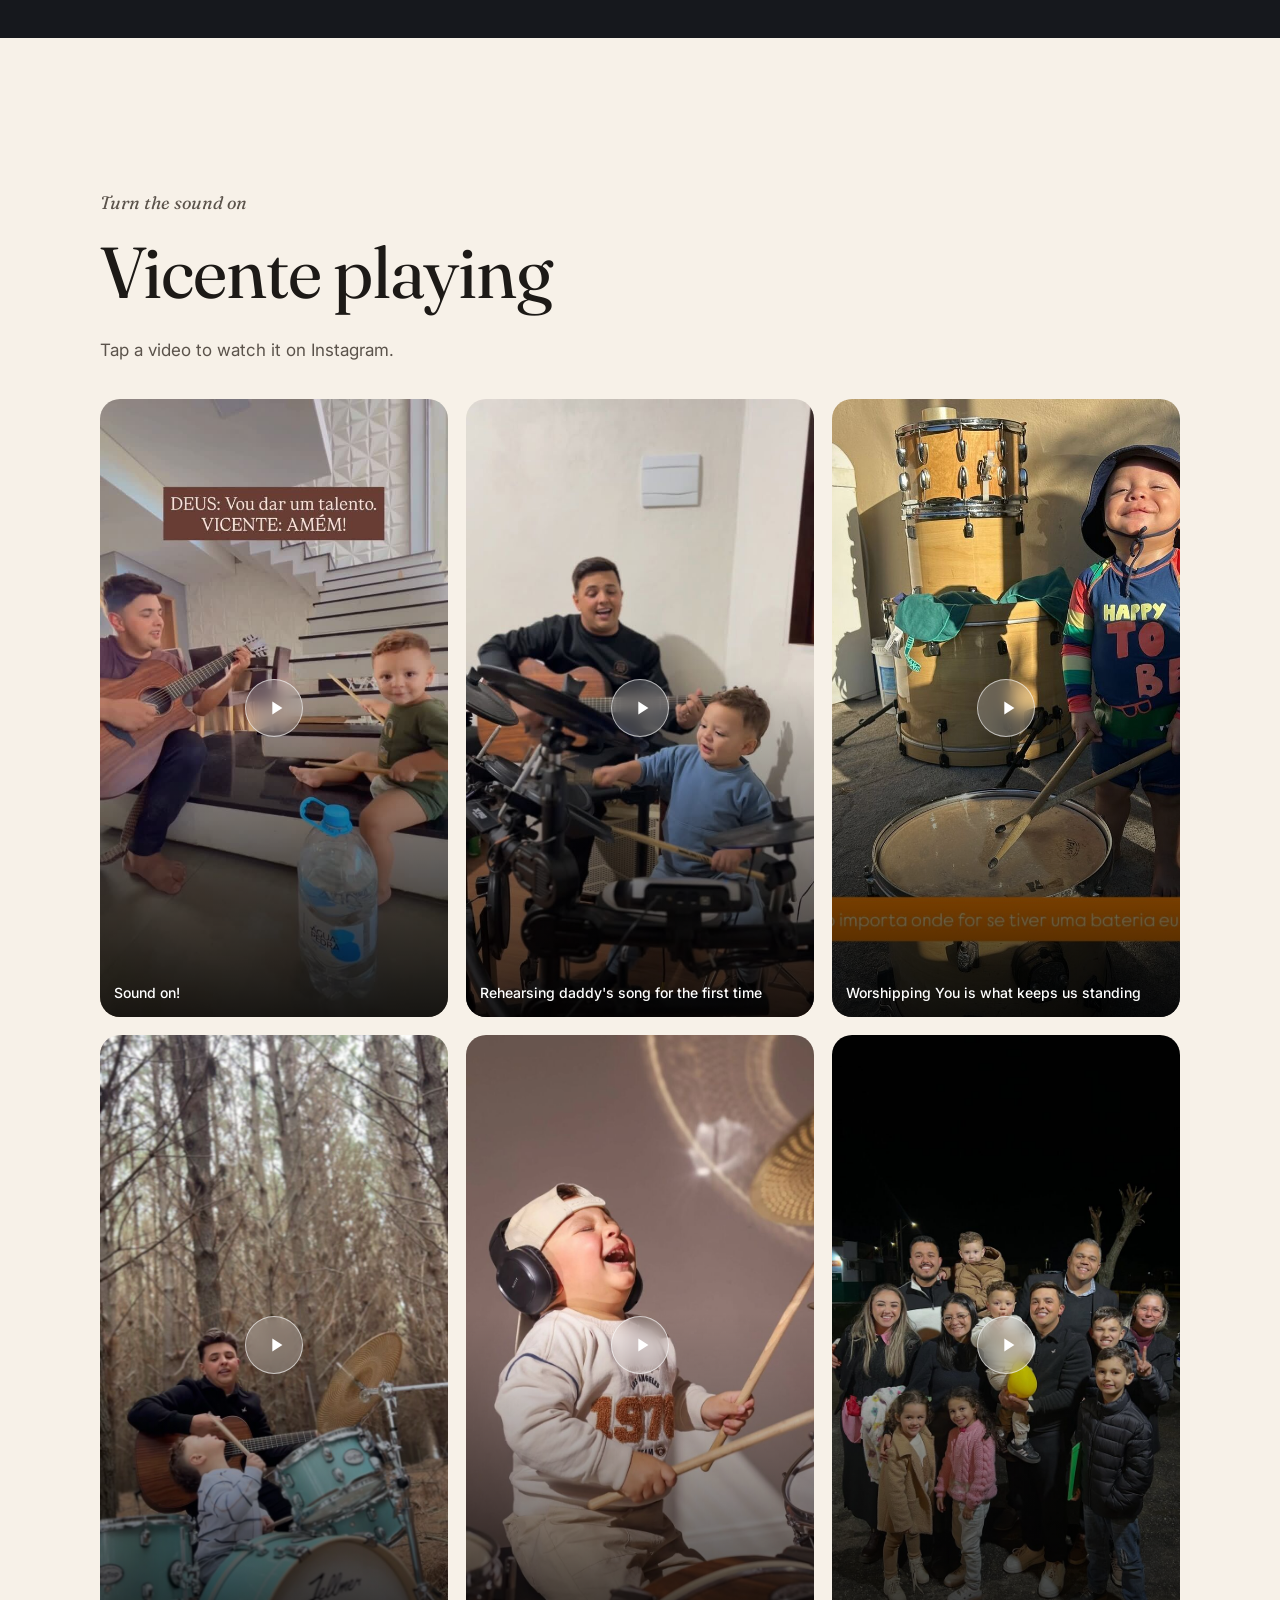
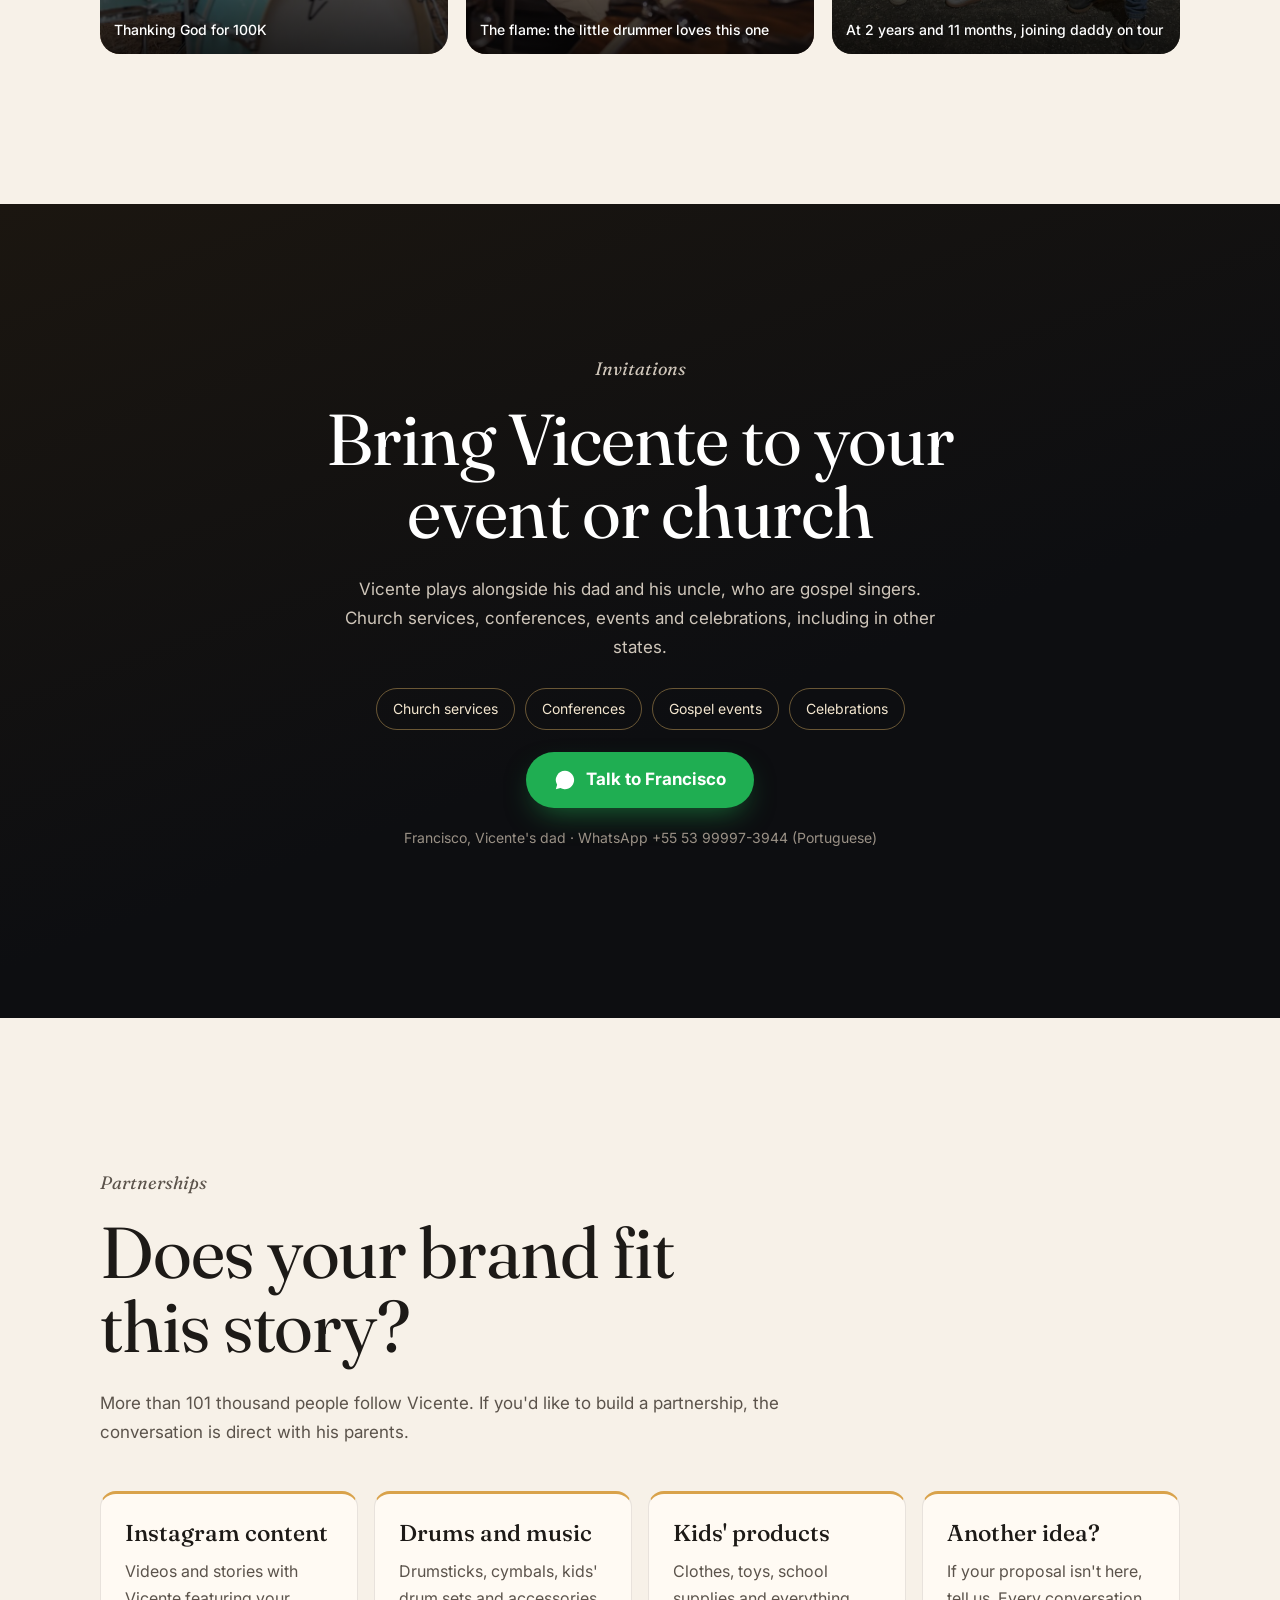
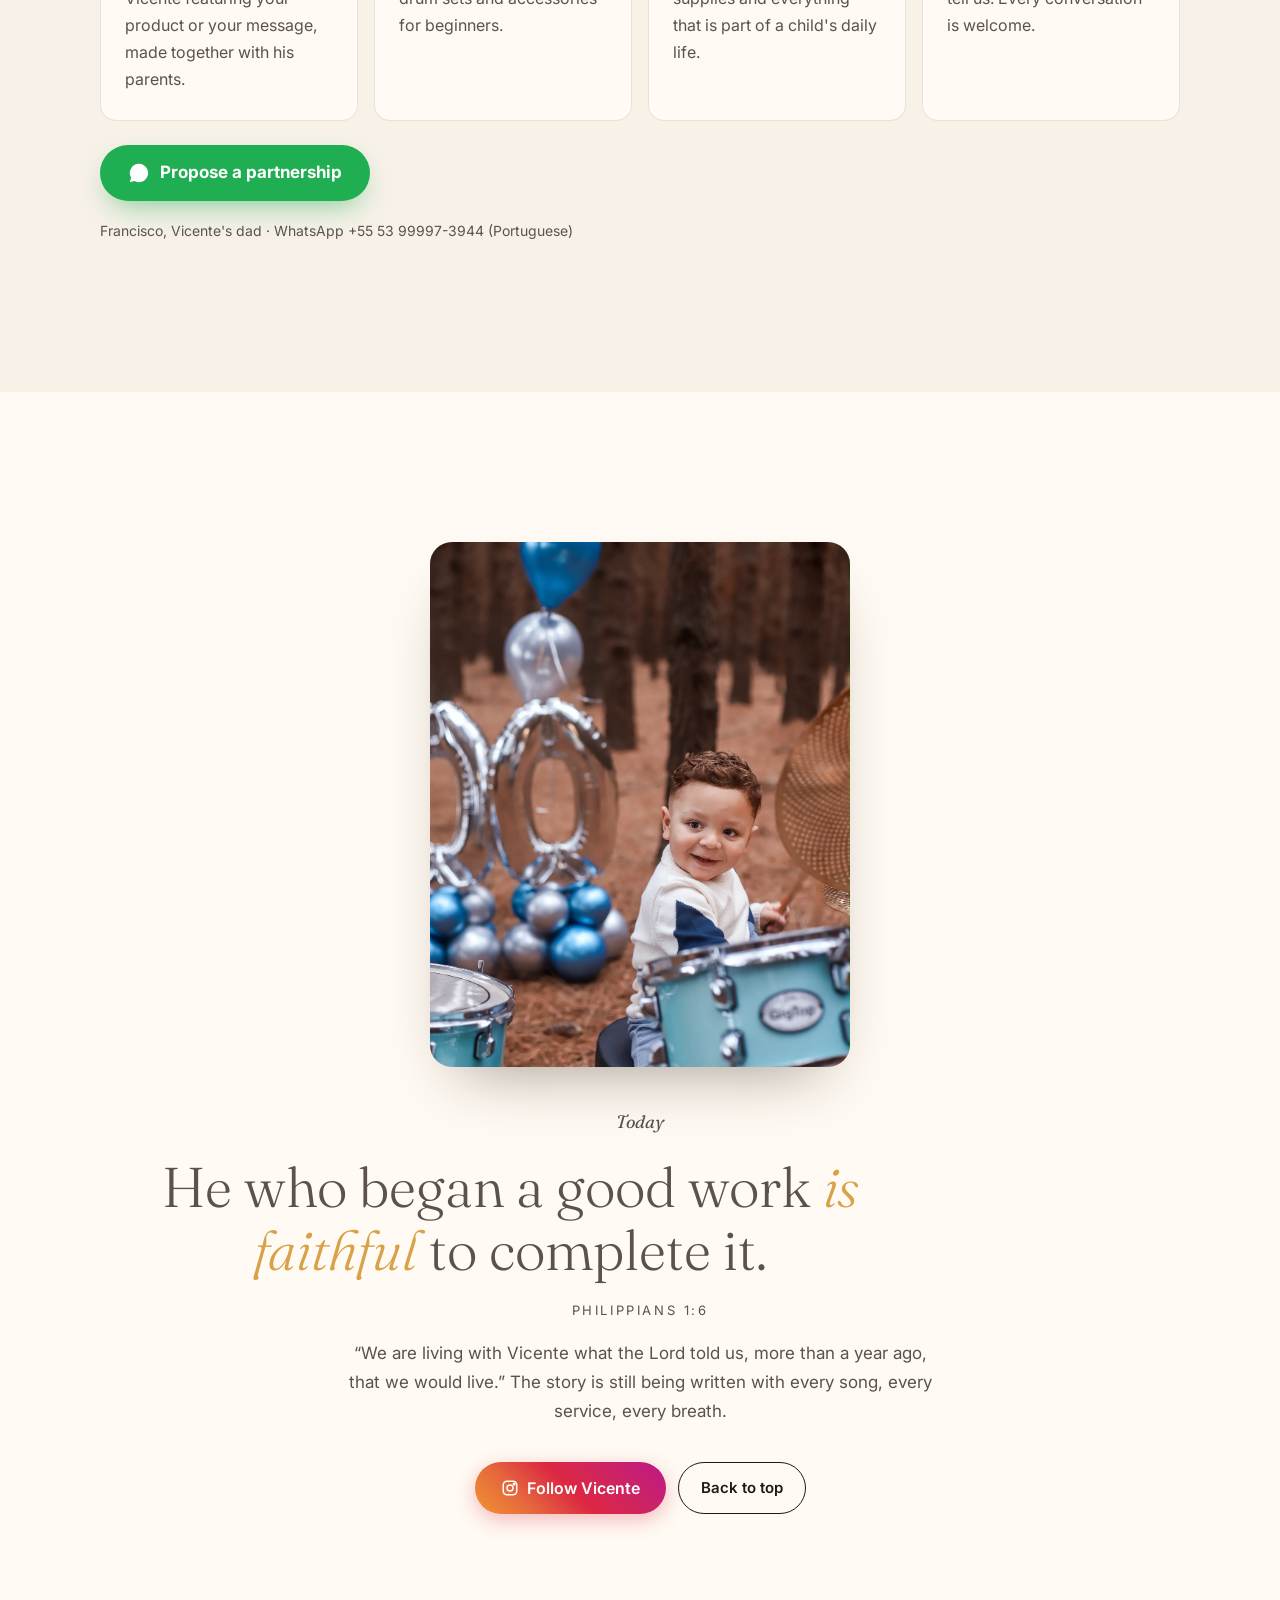
==== commit 63e82978: "Textos novos dos capítulos 2 a 5, foto final e seção de parcerias" ====
--- a/en/index.html
+++ b/en/index.html
@@ -69,12 +69,12 @@
     <div class="duo inv">
       <div class="rv">
         <p class="num">Chapter two</p>
-        <h2>Only seven months old</h2>
-        <p>Then the flood hit the city. In the middle of it, Vicente caught bronchiolitis. It started with a cough and a runny nose, and ended in the hospital.</p>
+        <h2>The arrival</h2>
+        <p>After two days on oxygen, Vicente had to be intubated at an urgent care clinic, which was not the right place for it. He needed an ICU bed to be transferred, but the only hospital with a pediatric ICU was dealing with the flood. There was no mobile ICU in the city, and no bed. After a few hours, the family found a bed in a neighboring city, and an ambulance too.</p>
         <ol class="linha-tempo">
-          <li class="rv"><b>Arrival</b><span>As soon as he got to the hospital, he was intubated.</span></li>
-          <li class="rv d1"><b>5 days later</b><span>There were no more signs of bronchiolitis. Even so, he could not breathe without the machines. He was fed through a tube and was unconscious.</span></li>
-          <li class="rv d2"><b>The discovery</b><span>His airways were blocked. A baby born healthy who, according to the tests, should not have been able to breathe until then.</span></li>
+          <li class="rv"><b>A week in the ICU</b><span>The tests said there was no more virus in Vicente's body, but he still could not breathe on his own.</span></li>
+          <li class="rv d1"><b>No diagnosis</b><span>After seeing several specialists, he simply had no diagnosis. The doctor said: “we can't intubate him again, his airways are compromised. Unfortunately, if there is no improvement in the next few days, he may go into respiratory arrest and need a tracheostomy.”</span></li>
+          <li class="rv d2"><b>The purpose</b><span>Not understanding why they were going through this, his parents decided to ask the only One who could answer. They began a 3-day fast as a purpose before God. That night, reading God's Word, the Lord spoke to them: in the book of Esther, he asked them to place Vicente in his hands and to understand that Vicente was not theirs. For 3 days his mother gave up the doctors' news and the armchair beside his bed to cry out to the Lord, while his father prayed from there. God was working in their hearts and, without knowing it, the Holy Spirit led them to say: let your will be done. If he healed Vicente, they would keep worshiping him. If he chose to take him, they would keep worshiping him too, because they understood that his will is good, perfect and pleasing, even when they don't understand it.</span></li>
         </ol>
       </div>
       <div class="foto rv d1" style="aspect-ratio:3/4"><img src="../img/uti-dormindo.jpg" alt="" loading="lazy"></div>
@@ -102,10 +102,12 @@
       <div class="rv d1">
         <p class="num">Chapter three</p>
         <h2>And he walked out healed</h2>
-        <p>A seven-month-old baby, at risk of respiratory and cardiac arrest, given up on by the doctors. <strong>He went through three surgeries</strong>, with no certain diagnosis.</p>
-        <p>The hospital became home. His parents <strong>lived inside their car</strong>, taking turns: one stayed with him in the morning, the other at night. They knocked on other doors and looked for help in Pelotas and Porto Alegre.</p>
-        <p>But, as the family always says, the Lord of life was with him the whole time. <strong>And he walked out healed.</strong></p>
-        <p>The doctors still speak of risk, because the surgery is not permanent. But with every perfect breath, the family sees the hand of God.</p>
+        <p>After 2 days of this purpose, the parents were called to talk to the doctor. His words: “even though he is not fit to be transferred, the bed registry requires that he be transferred to the family's city.”</p>
+        <p>Knowing that God was in control of everything, they signed the papers. Then the team came to take him, and one of the doctors asked his mother to sit on the stretcher. Without understanding why, she obeyed. They removed every device from Vicente and placed him in her lap. <strong>In that moment the Lord answered:</strong> with that act, he told the family that he was giving Vicente's life back.</p>
+        <p>The tears were uncontrollable. From the doctors, the family heard: “I don't know why we did this, we shouldn't even be able to.” And his mother replied: “you were used by God to bring me the answer.”</p>
+        <p>Back in the family's city, Vicente was seen by two more ENT doctors. One had no answer, but the last one said: “we don't know how Vicente breathed for 7 months, he is a miracle.” God led them to that hospital because he wanted to give them a testimony.</p>
+        <p>There was still no improvement and the risks were the same, but they were certain he would live. They were transferred and went through two surgeries, and the hand of the Lord was in every one of them.</p>
+        <p>At every follow-up, they understand that the procedure is not permanent and that, at any moment, his airways could close and cause respiratory arrest. But they also understand that it is the Lord who gives every breath, every beat of the lungs, and his breathing remains perfect.</p>
         <p class="citacao">“Glory to a God who does miracles.”<small>Testimony caption, October 11, 2024</small></p>
       </div>
     </div>
@@ -122,7 +124,7 @@
     <div class="estreito rv">
       <p class="num">Chapter four</p>
       <h2>A year of life given back</h2>
-      <p>On October 11, 2024, the family shared for the first time “a little of the living testimony that is Vicente”. In the comments, one question kept coming up: <strong>what did he have?</strong> The answer is on this page.</p>
+      <p>On October 8, 2024, Vicente turned 1 year old. On October 11, 2024, the family shared for the first time “a little of the living testimony that is Vicente”. In the comments, one question kept coming up: <strong>what did he have?</strong> The answer is on this page.</p>
       <p>And from then on came the balloons, the smiles, the first steps and, of course, the first drum set.</p>
     </div>
     <div class="carrossel rv d1">
@@ -149,13 +151,14 @@
       <div class="rv">
         <p class="num">Chapter five</p>
         <h2>God: “I'll give you a gift.”<br>Vicente: “Amen!”</h2>
-        <p>After all of this, at the second church service they attended, his parents received a word: <strong>God had given Vicente the gift of playing the drums</strong>, and he would not even need school or lessons to learn.</p>
-        <p>The family watched it happen. Anywhere there was music, he was glued to the drums, tapping with his little hands, always trying to get closer.</p>
+        <p>Even before the hospital, his parents noticed that Vicente loved mini drums, drumsticks, the noise of slamming doors and of cutlery clinking on a plate. He loved clapping his little hands and always kept his eyes on the drums at church.</p>
+        <p>A month after the hospital, at a church service, the family received a word: <strong>“God placed on Vicente's hands the gift of playing the drums. He will not need lessons or teachers. When he plays, people will feel something different. What God poured out on him is heavenly.”</strong></p>
         <ol class="linha-tempo clara">
           <li class="rv"><b>Age 1</b><span>Grandpa gave him a plastic drum set. The result surprised everyone.</span></li>
           <li class="rv d1"><b>Age 2</b><span>He got an electronic drum kit. And he earned it, because his gift was amazing.</span></li>
           <li class="rv d2"><b>Today</b><span>His dad and his uncle are gospel singers, and Vicente already plays at their events. Every day he shows more experience, and he is already being invited to play in other states across Brazil.</span></li>
         </ol>
+        <p>Today, the game Vicente loves most is playing the drums. Anywhere, with any object, he builds a drum set and starts playing, even at school with his classmates: he gets the whole class to form a band, grab drumsticks and turn pots, plates and everything they find into drums.</p>
         <p class="citacao">“An instrument in the hands of the Creator.”</p>
       </div>
       <div class="foto rv d1" style="aspect-ratio:3/4"><img src="../img/riso-bateria.jpg" alt="" loading="lazy"></div>
@@ -208,9 +211,27 @@
   </div>
 </section>
 
+<section class="cap parc" id="parcerias">
+  <div class="wrap">
+    <div class="estreito rv">
+      <p class="num">Partnerships</p>
+      <h2>Does your brand fit this story?</h2>
+      <p>More than 101 thousand people follow Vicente. If you'd like to build a partnership, the conversation is direct with his parents.</p>
+    </div>
+    <div class="cards rv d1" tabindex="0">
+      <article class="card"><h3>Instagram content</h3><p>Videos and stories with Vicente featuring your product or your message, made together with his parents.</p></article>
+      <article class="card"><h3>Drums and music</h3><p>Drumsticks, cymbals, kids' drum sets and accessories for beginners.</p></article>
+      <article class="card"><h3>Kids' products</h3><p>Clothes, toys, school supplies and everything that is part of a child's daily life.</p></article>
+      <article class="card"><h3>Another idea?</h3><p>If your proposal isn't here, tell us. Every conversation is welcome.</p></article>
+    </div>
+    <a class="btn-wa rv d2" href="https://wa.me/5553999973944?text=Hello%2C%20Francisco%21%20I%20came%20from%20Vicente%27s%20website%20and%20I%27d%20like%20to%20talk%20about%20a%20partnership%20with%20my%20brand." target="_blank" rel="noopener"><svg viewBox="0 0 24 24" fill="currentColor" aria-hidden="true"><path d="M17.5 14.4c-.3-.1-1.8-.9-2-1-.3-.1-.5-.1-.7.1-.2.3-.8 1-.9 1.2-.2.2-.3.2-.6.1-.3-.1-1.3-.5-2.4-1.5-.9-.8-1.5-1.8-1.7-2.1-.2-.3 0-.5.1-.6l.4-.5.3-.5c.1-.2 0-.4 0-.5l-.9-2.2c-.2-.6-.5-.5-.7-.5h-.6c-.2 0-.5.1-.8.4-.3.3-1 1-1 2.5s1.1 2.9 1.2 3.1c.1.2 2.1 3.2 5.1 4.5.7.3 1.3.5 1.7.6.7.2 1.4.2 1.9.1.6-.1 1.8-.7 2-1.4.3-.7.3-1.3.2-1.4-.1-.1-.3-.2-.6-.3zM12 2a10 10 0 0 0-8.6 15.1L2 22l5-1.3A10 10 0 1 0 12 2z"/></svg>Propose a partnership</a>
+    <p class="quem-parc rv d2">Francisco, Vicente's dad · WhatsApp +55 53 99997-3944 (Portuguese)</p>
+  </div>
+</section>
+
 <section class="cap final" id="hoje">
   <div class="wrap">
-    <div class="foto rv"><img src="../img/dois-anos.jpg" alt="" loading="lazy"></div>
+    <div class="foto rv"><img src="../img/final-bateria.jpg" alt="Vicente smiling, sitting in front of a turquoise drum set, with silver and blue balloons behind him" loading="lazy"></div>
     <p class="num rv">Today</p>
     <p class="versiculo rv d1">He who began a good work <em>is faithful</em> to complete it.</p>
     <p class="ref rv d2">Philippians 1:6</p>
--- a/style.css
+++ b/style.css
@@ -209,3 +209,14 @@
 .som .txt small{display:block;font-size:12px;color:#bdb4a8;line-height:1.3}
 @media(max-width:420px){.som{right:12px;left:12px;justify-content:flex-start}}
 footer{padding-bottom:calc(100px + env(safe-area-inset-bottom,0px))}
+
+/* parcerias: cartoes que deslizam no celular e viram grade no desktop */
+.parc{background:var(--creme)}
+.parc .cards{display:flex;gap:16px;overflow-x:auto;scroll-snap-type:x mandatory;scroll-padding-inline:20px;-webkit-overflow-scrolling:touch;margin:34px -20px 8px;padding:6px 20px 22px;scrollbar-width:none}
+.parc .cards::-webkit-scrollbar{display:none}
+.parc .card{flex:0 0 78%;scroll-snap-align:start;background:var(--papel);border:1px solid rgba(29,26,23,.1);border-top:3px solid var(--ouro);border-radius:16px;padding:26px 24px}
+.parc .card h3{font-family:var(--serif);font-weight:500;font-size:23px;line-height:1.2;margin:0 0 10px;color:var(--tinta)}
+.parc .card p{margin:0;font-size:16px;color:var(--tinta2)}
+.parc .quem-parc{margin:18px 0 0;font-size:14px;color:var(--tinta2)}
+@media(min-width:640px){.parc .card{flex-basis:44%}}
+@media(min-width:960px){.parc .cards{display:grid;grid-template-columns:repeat(4,1fr);overflow:visible;margin:38px 0 10px;padding:6px 0 0}.parc .card{flex:none}}
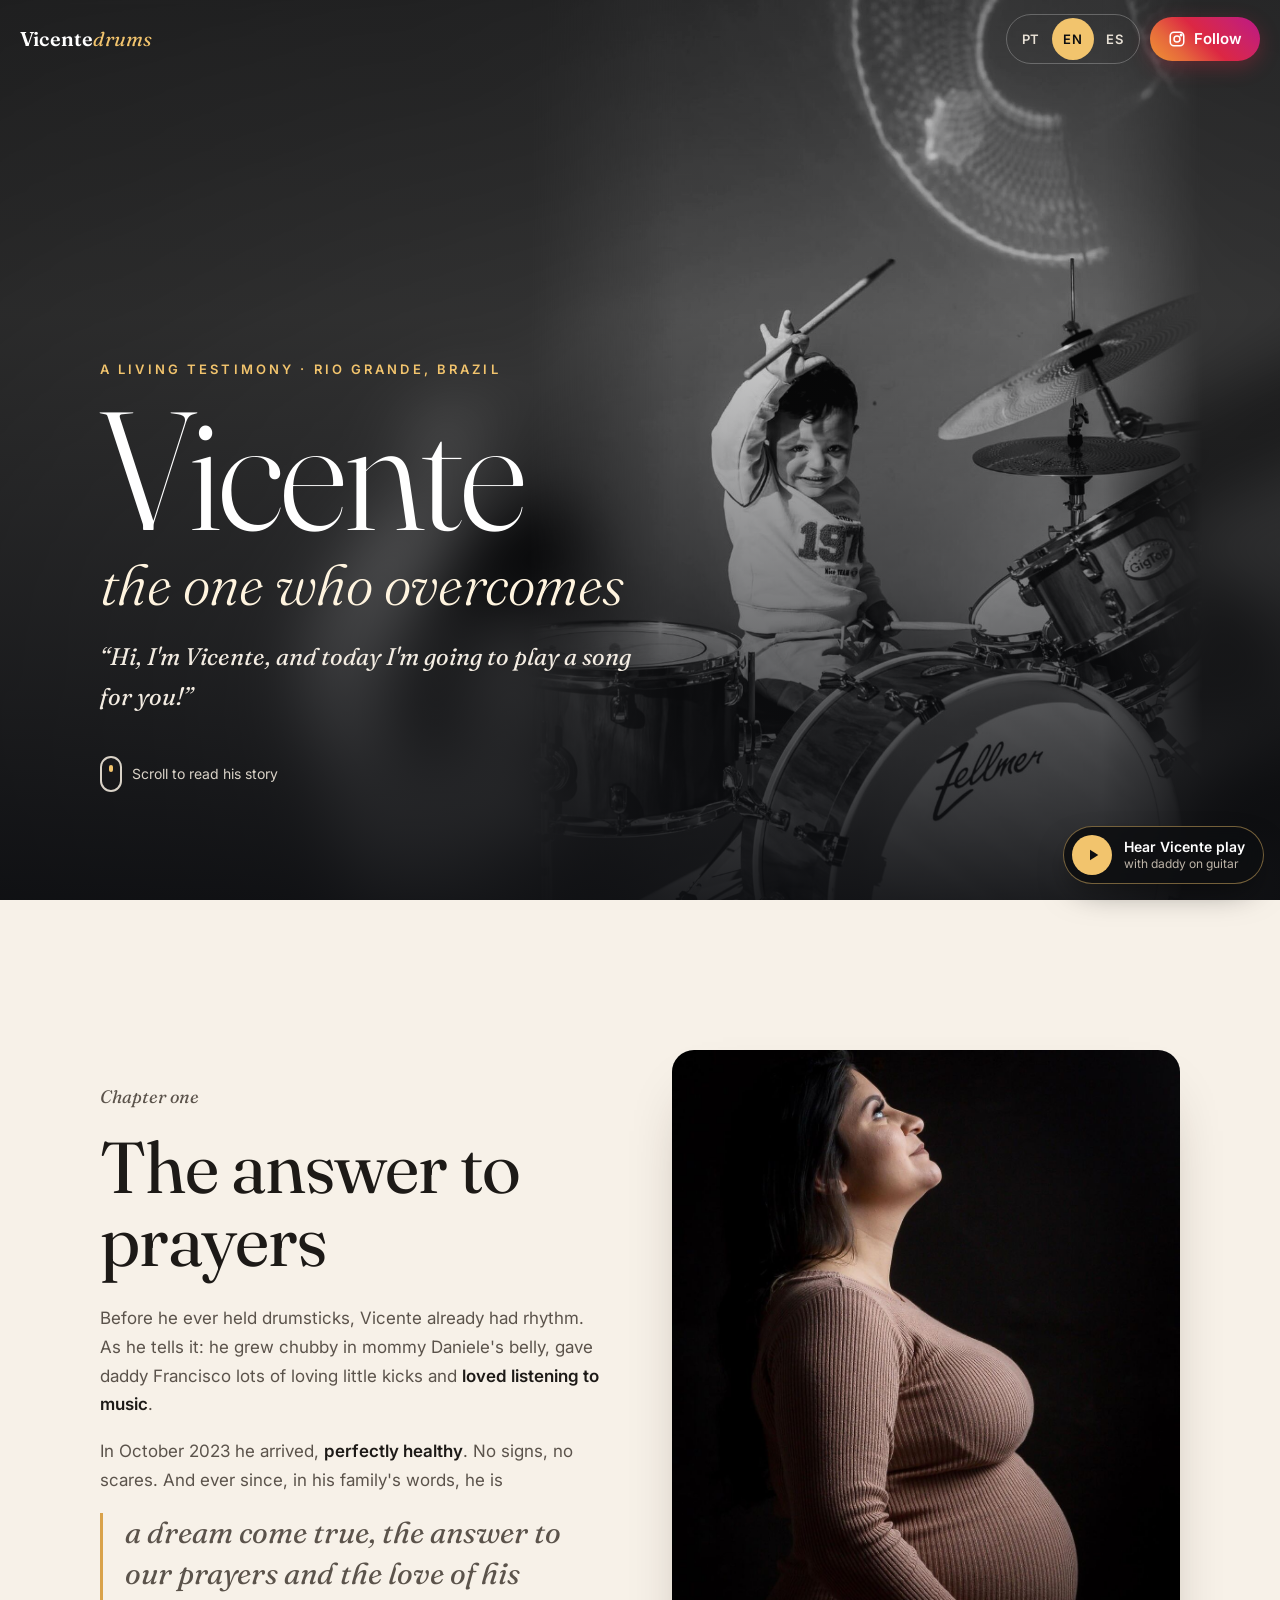
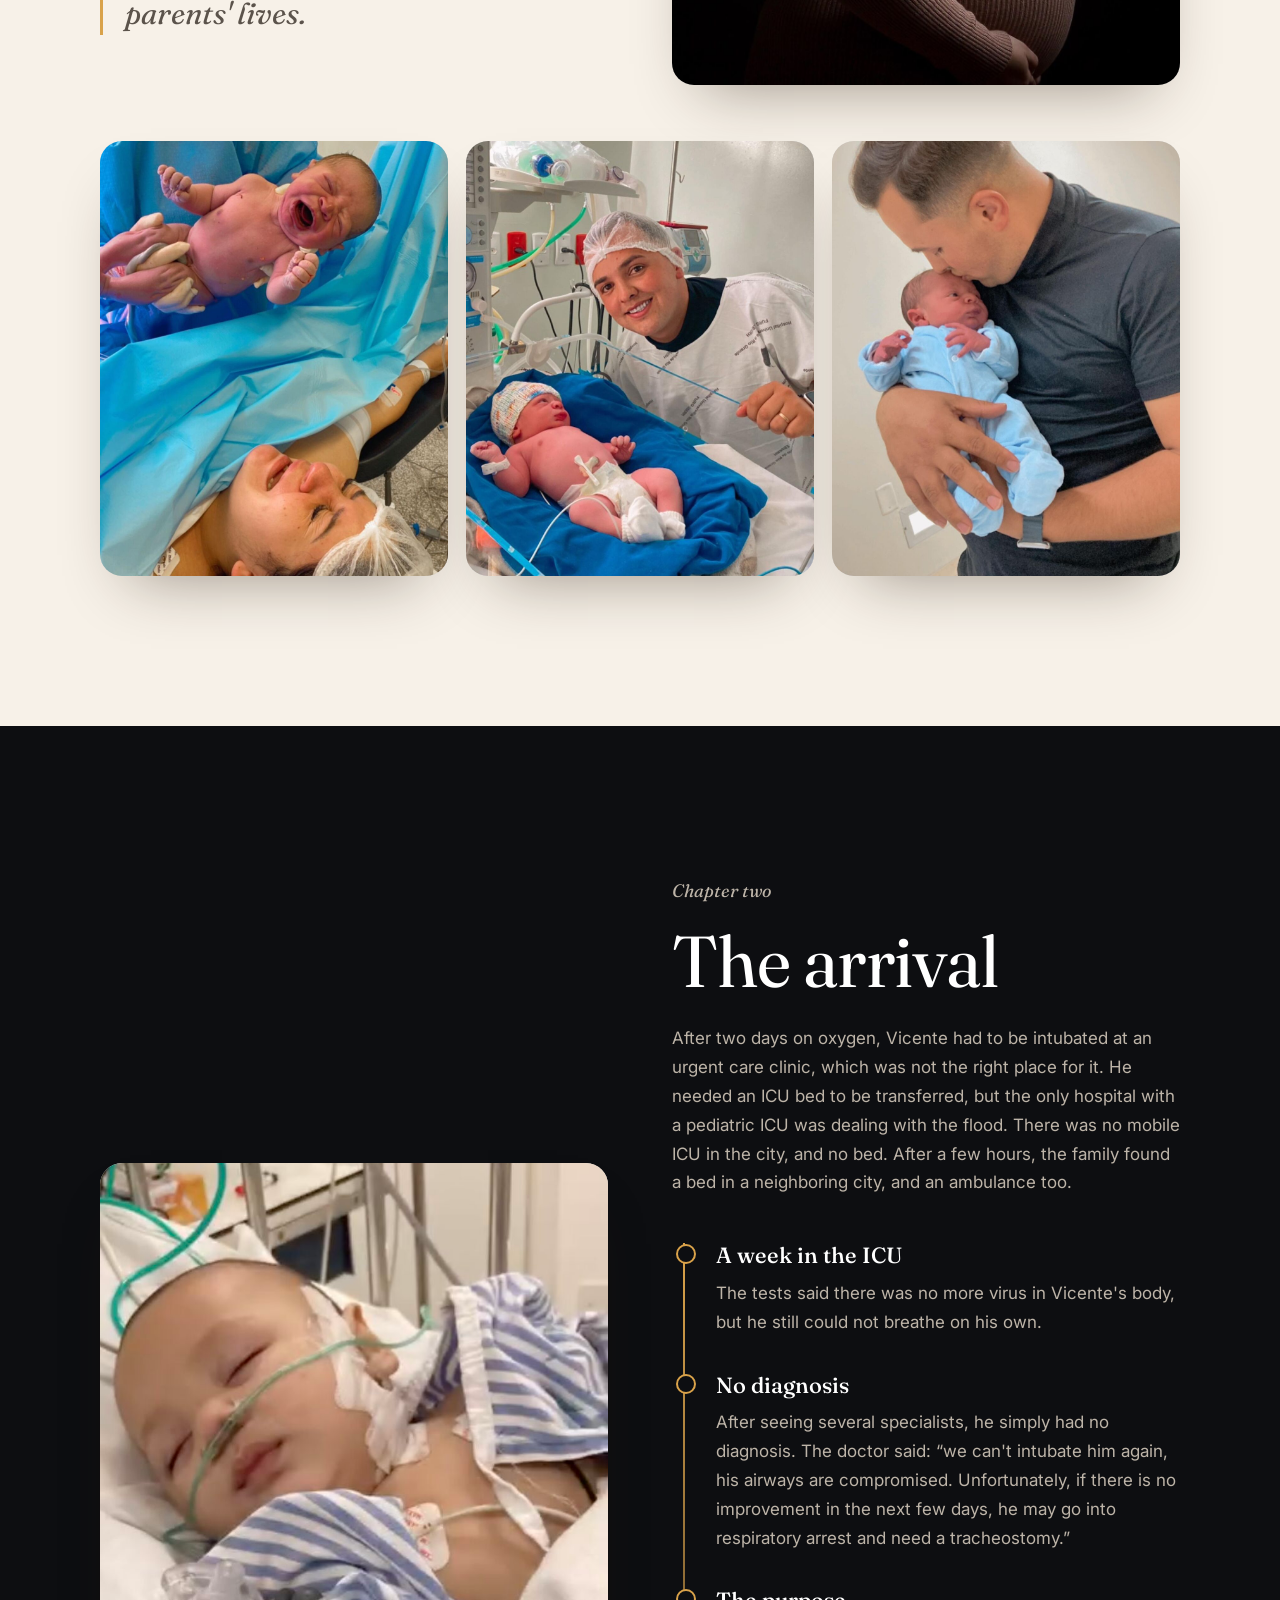
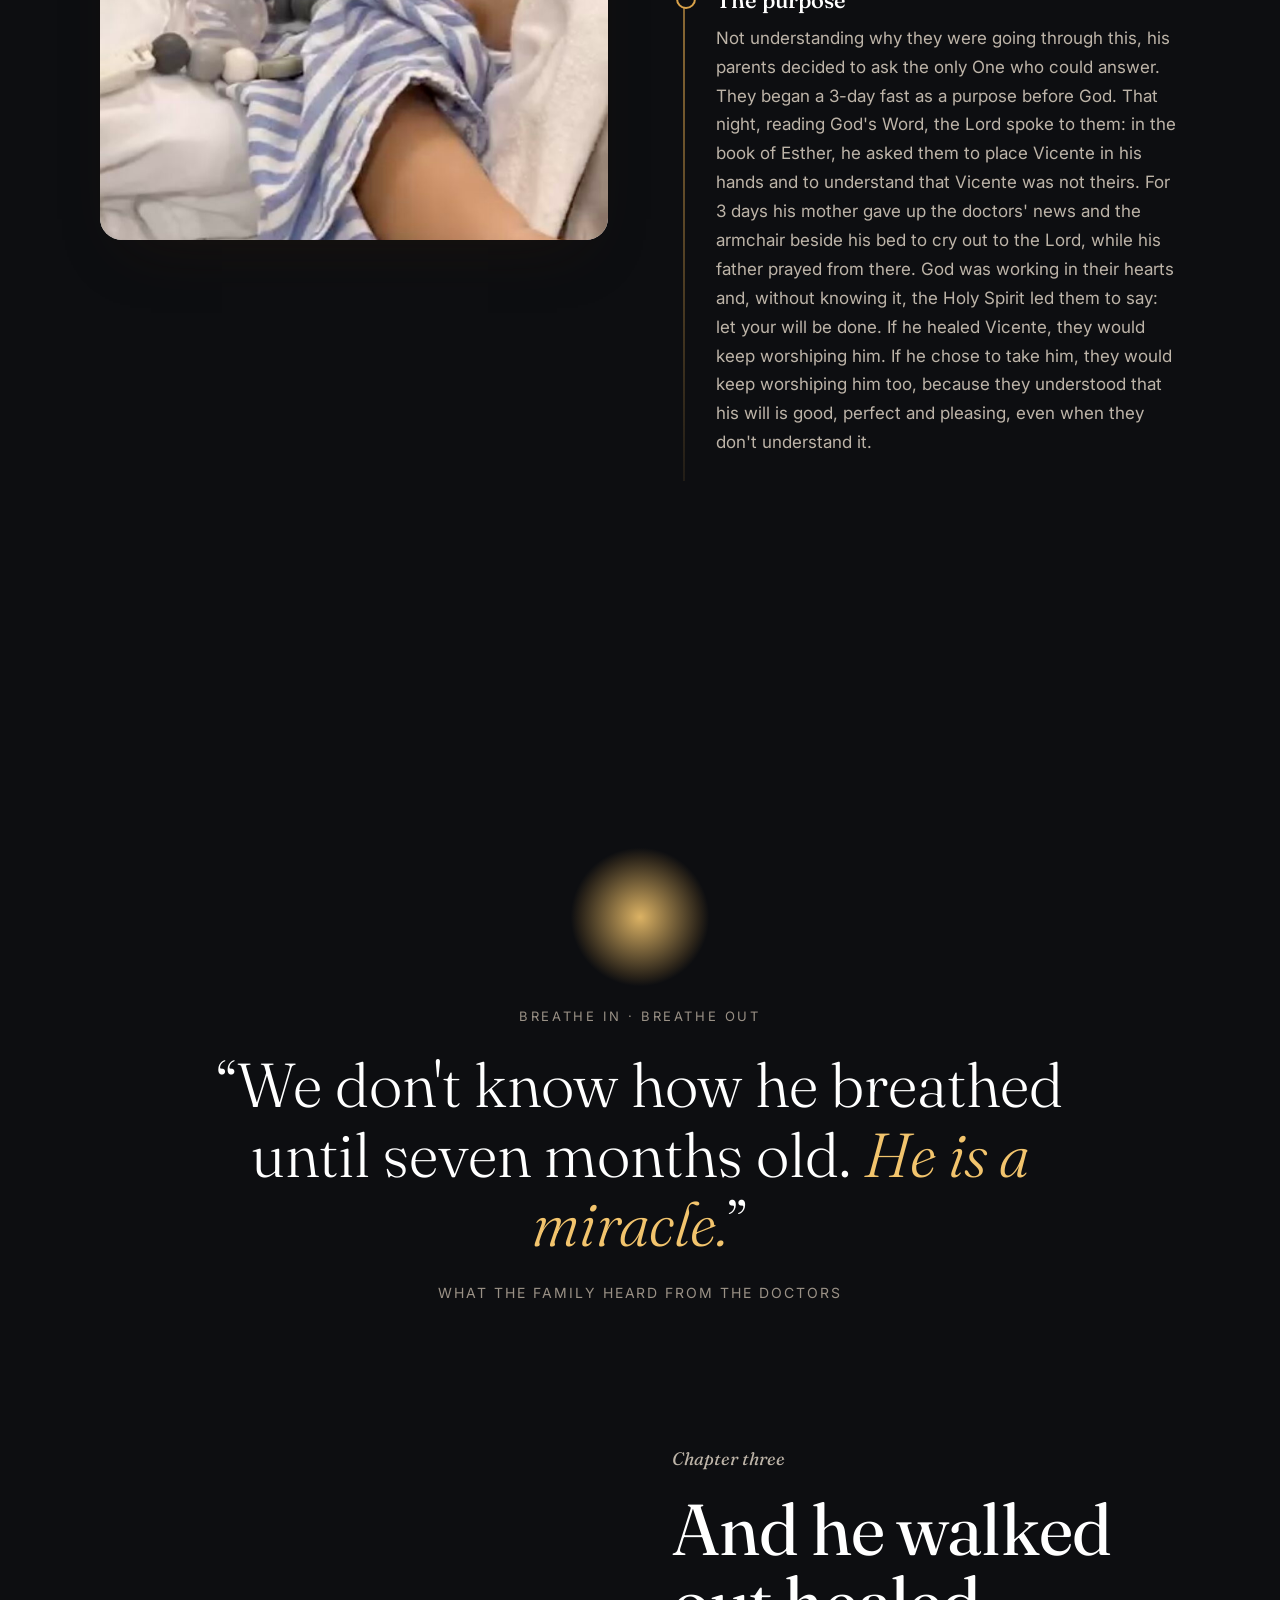
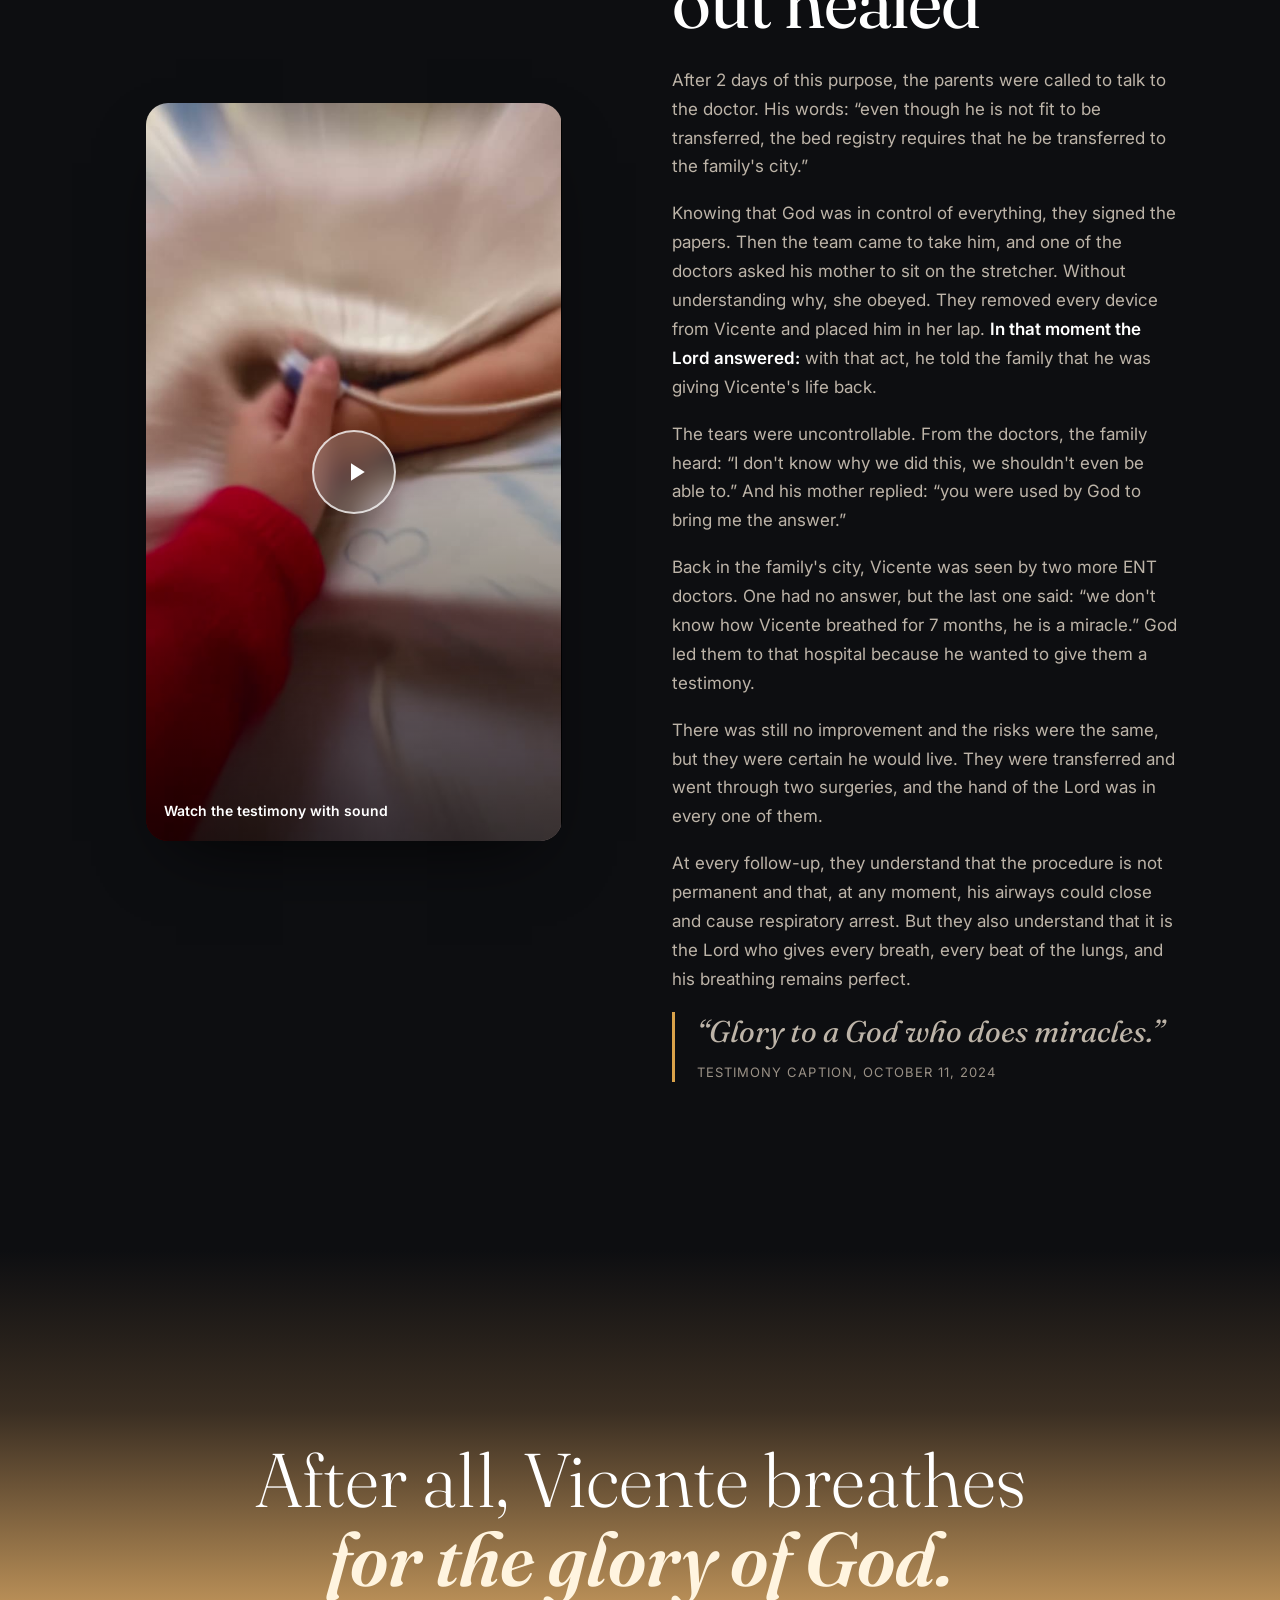
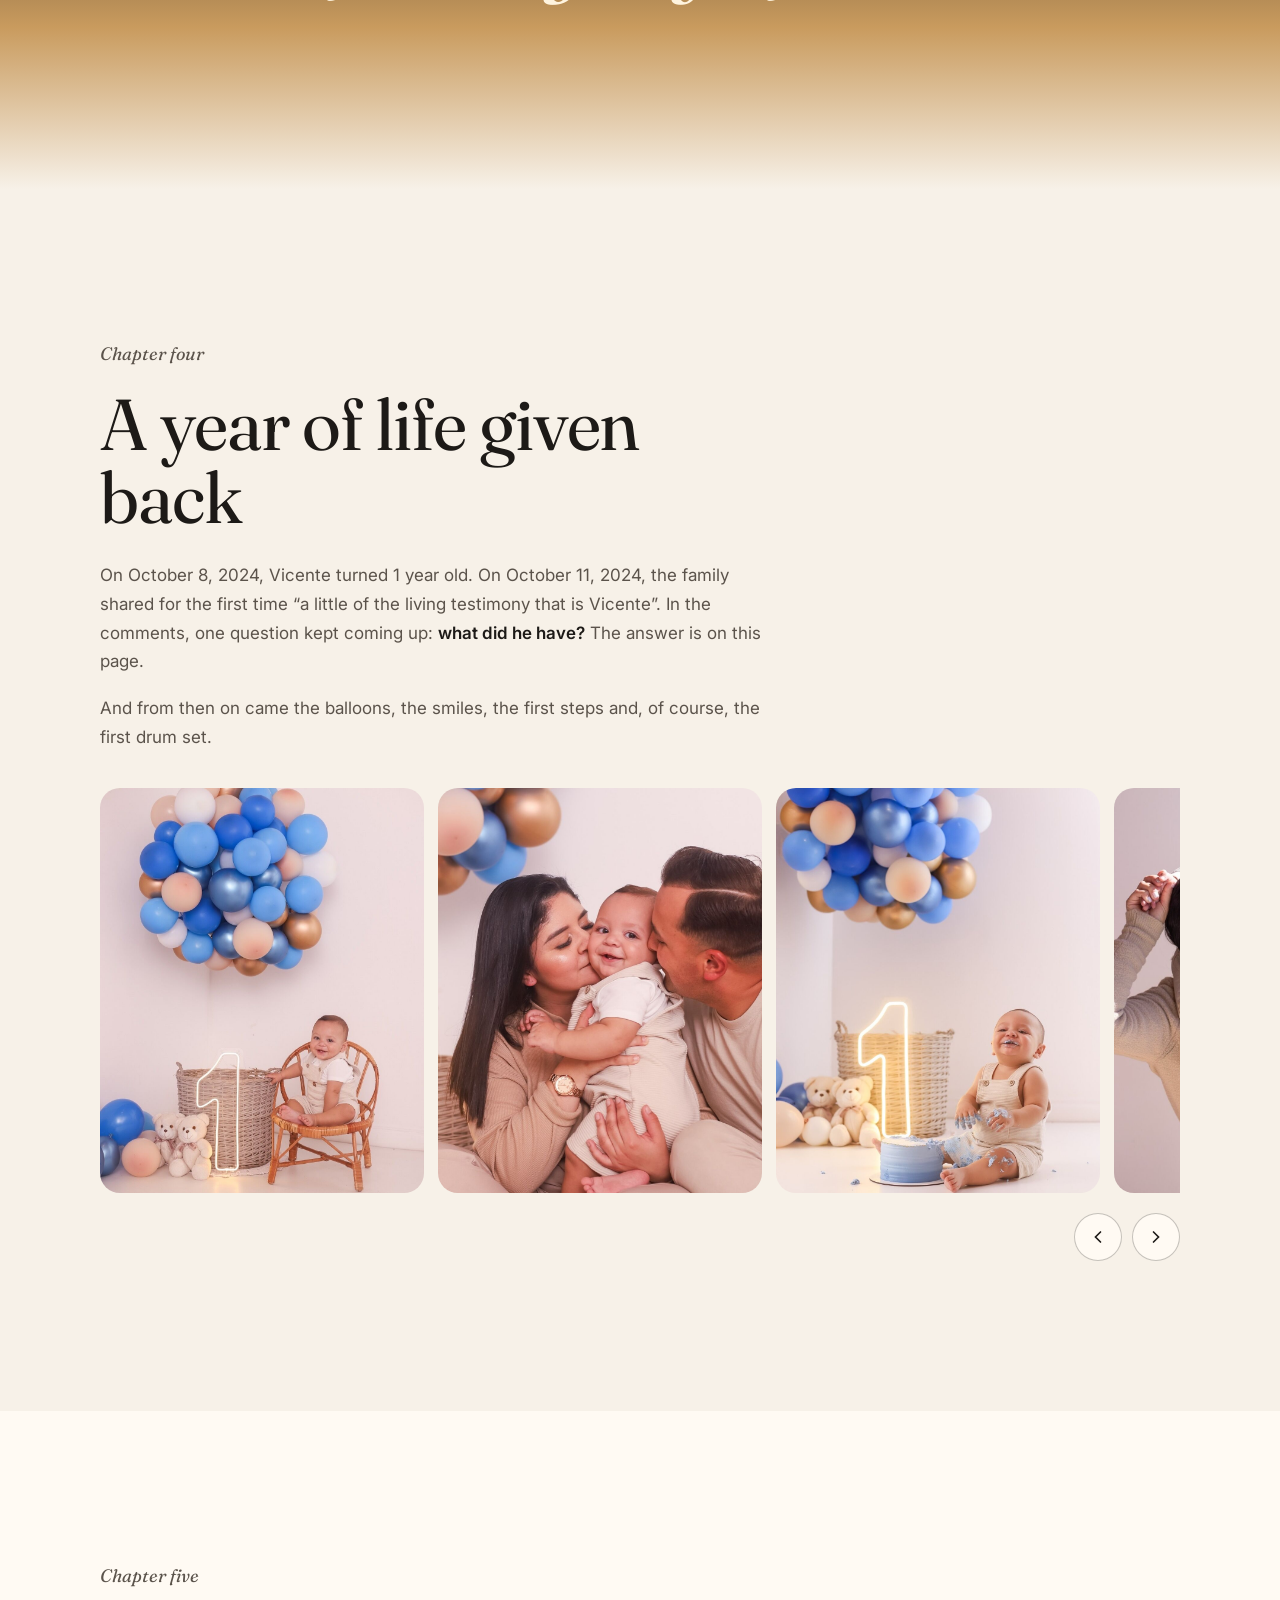
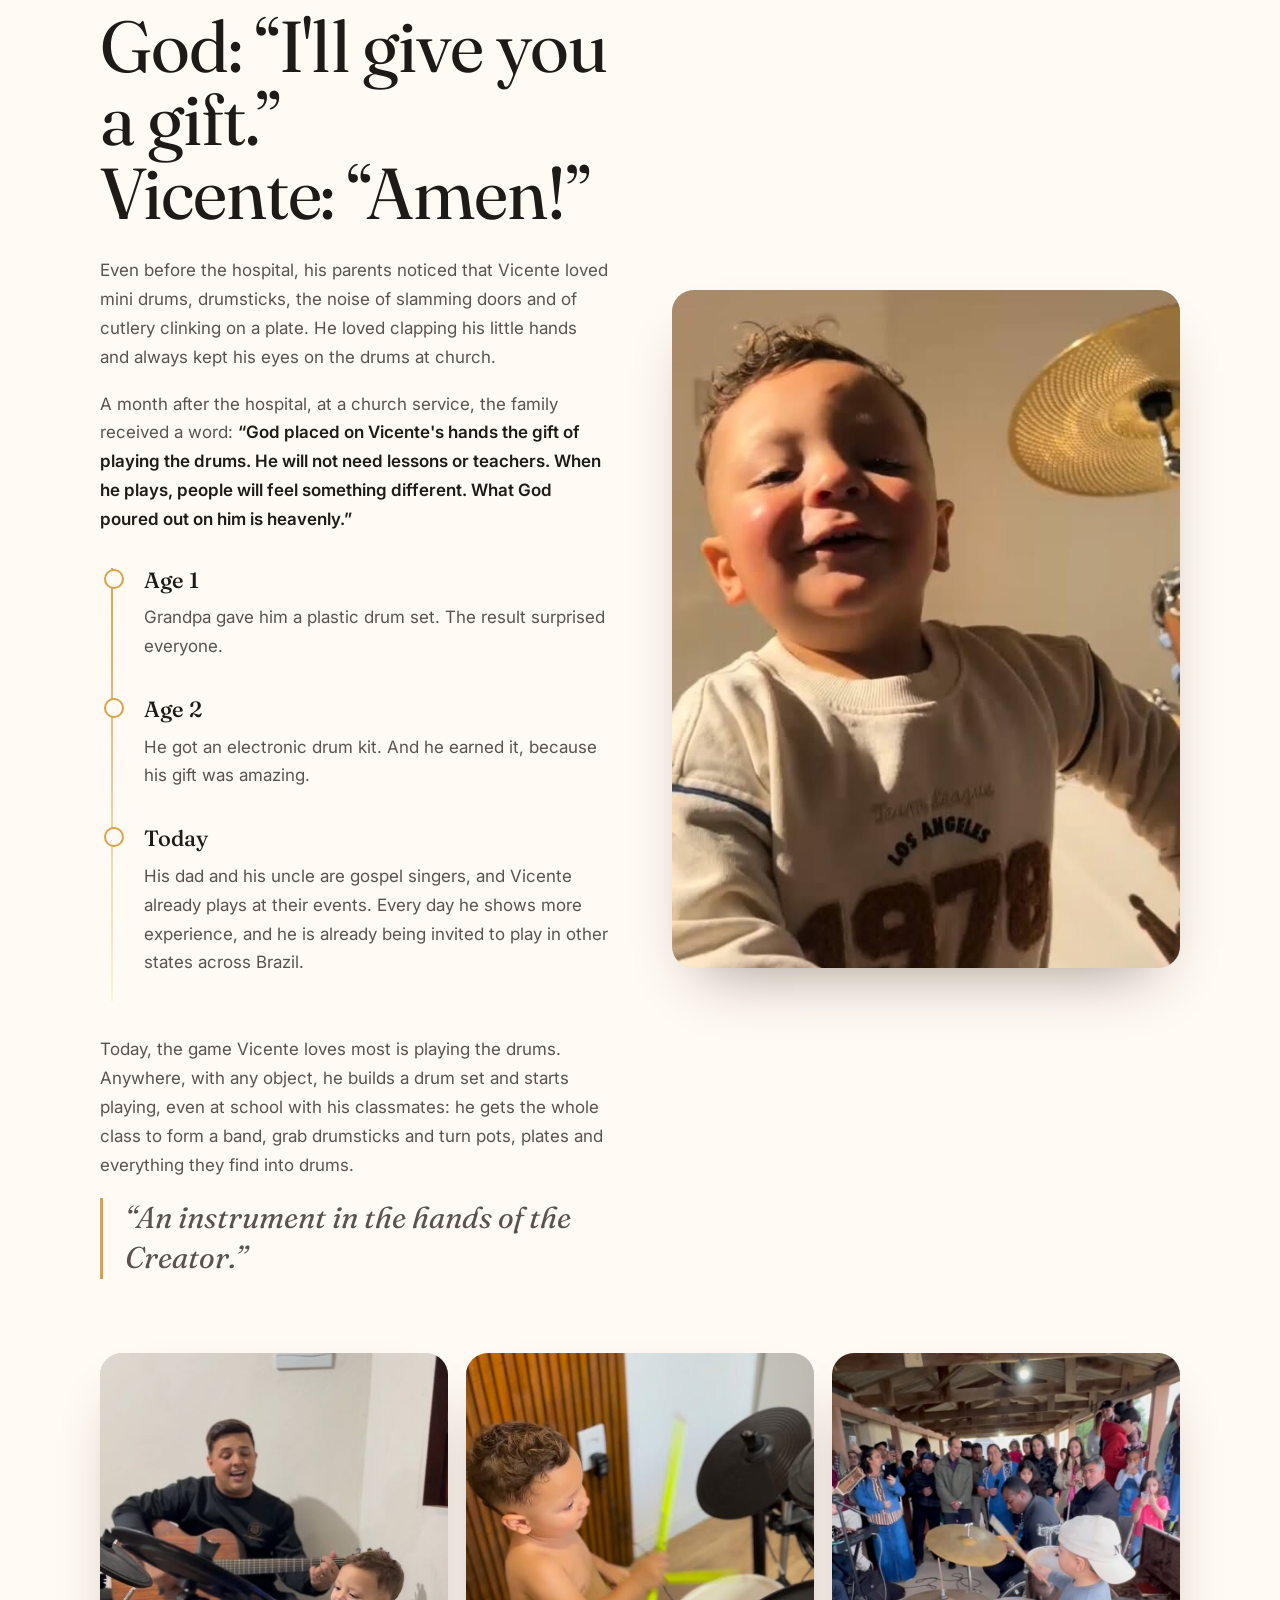
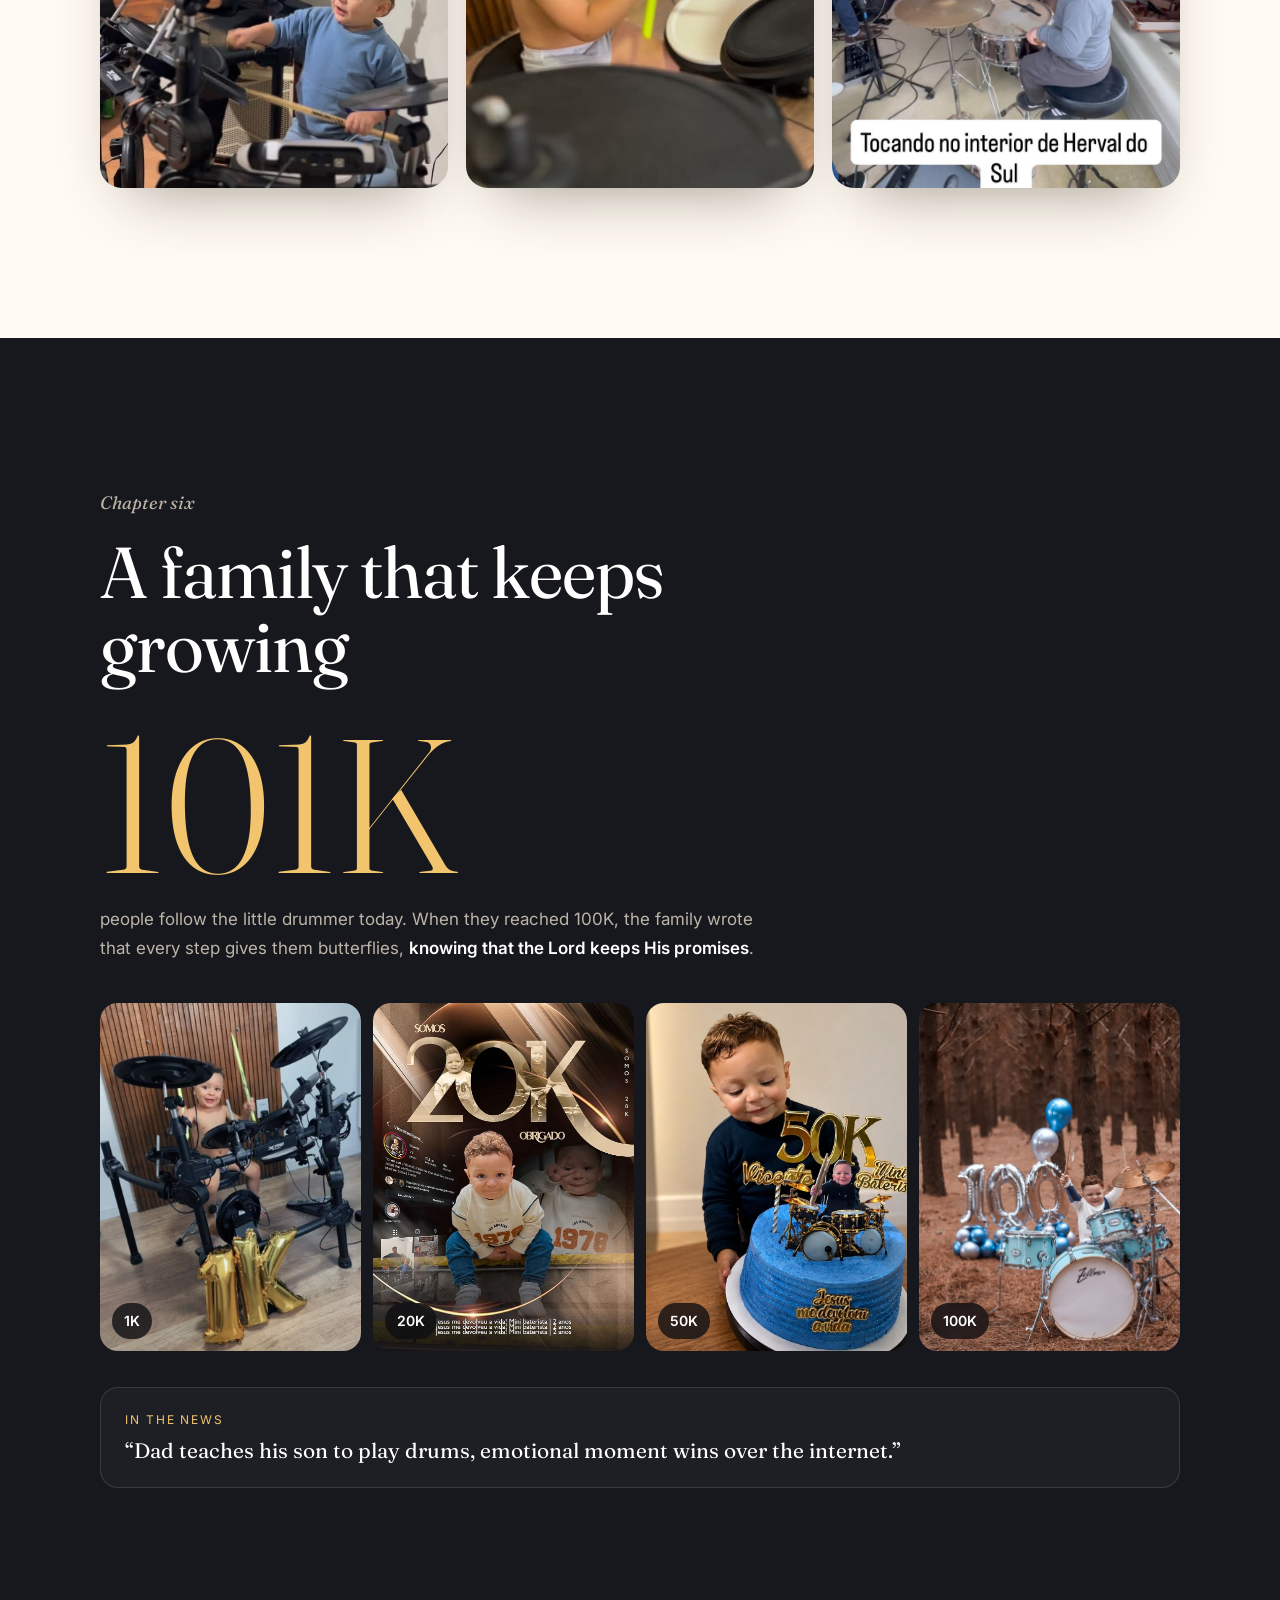
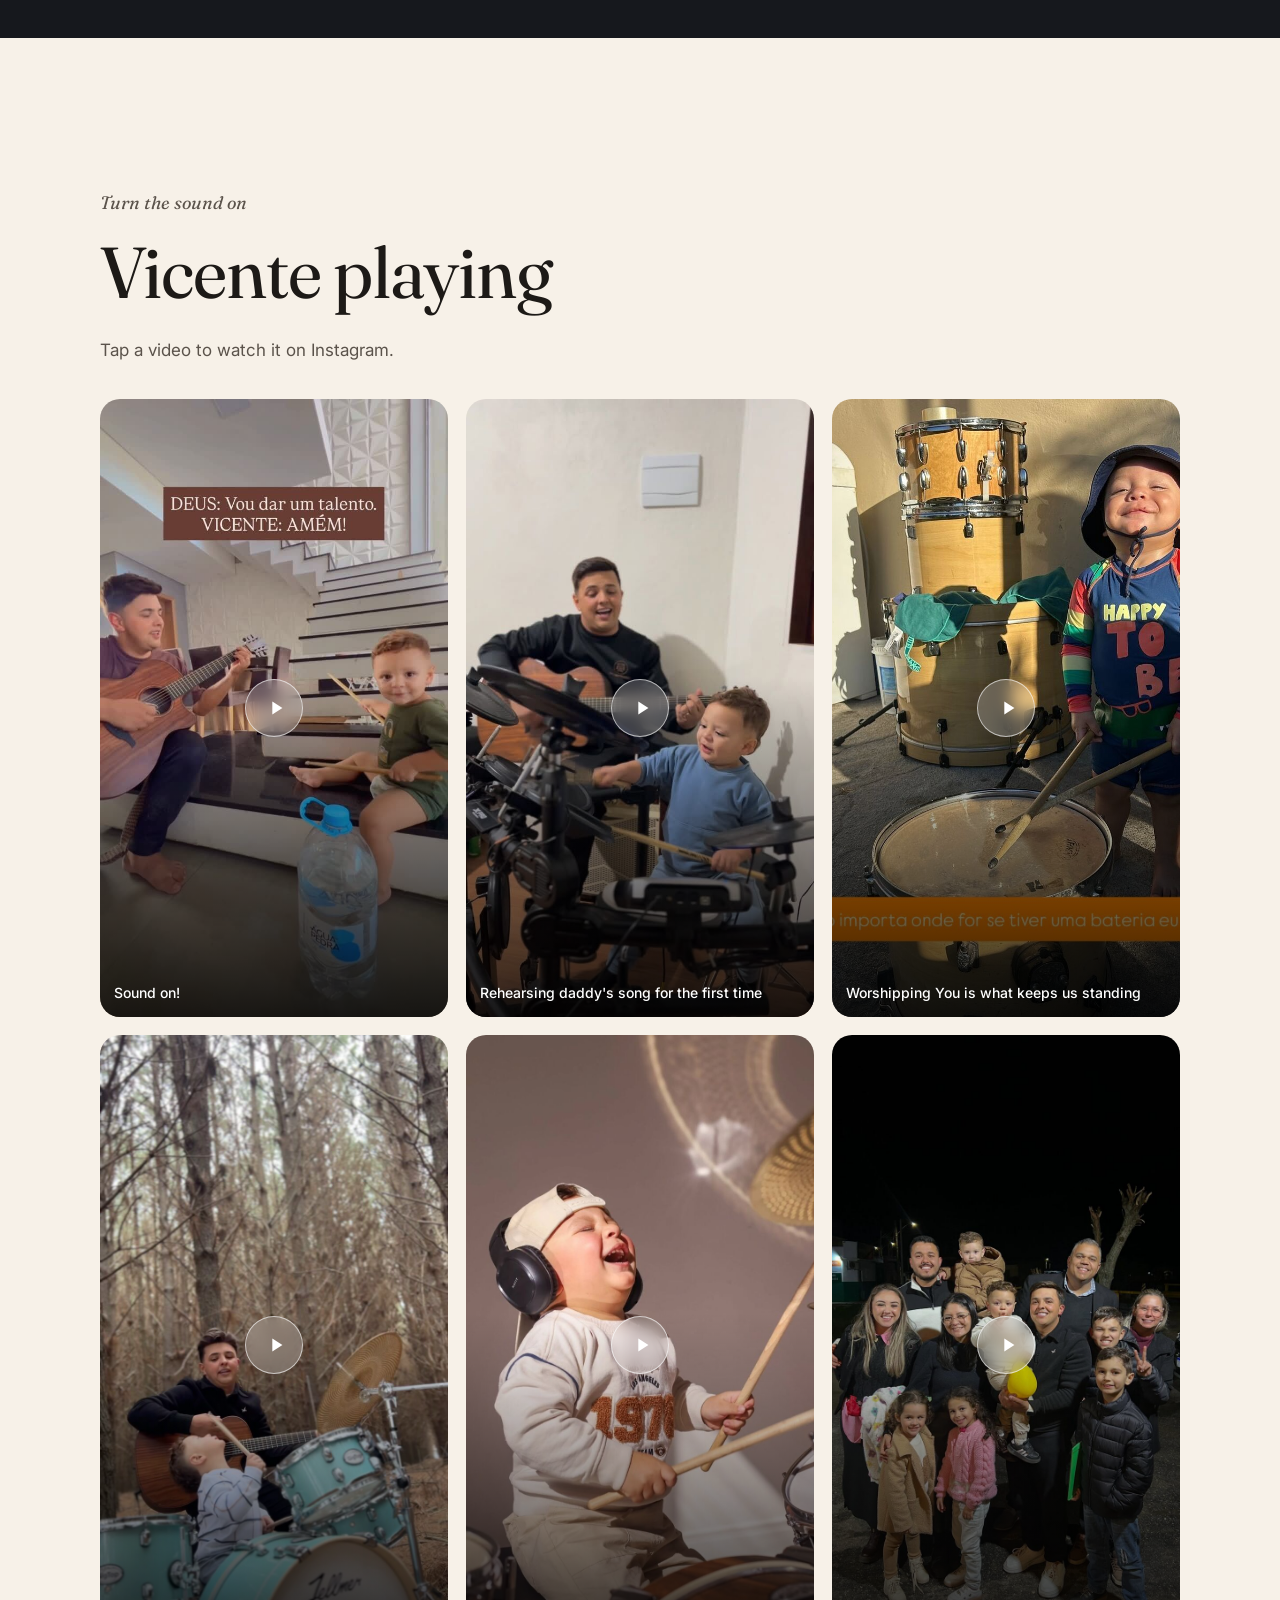
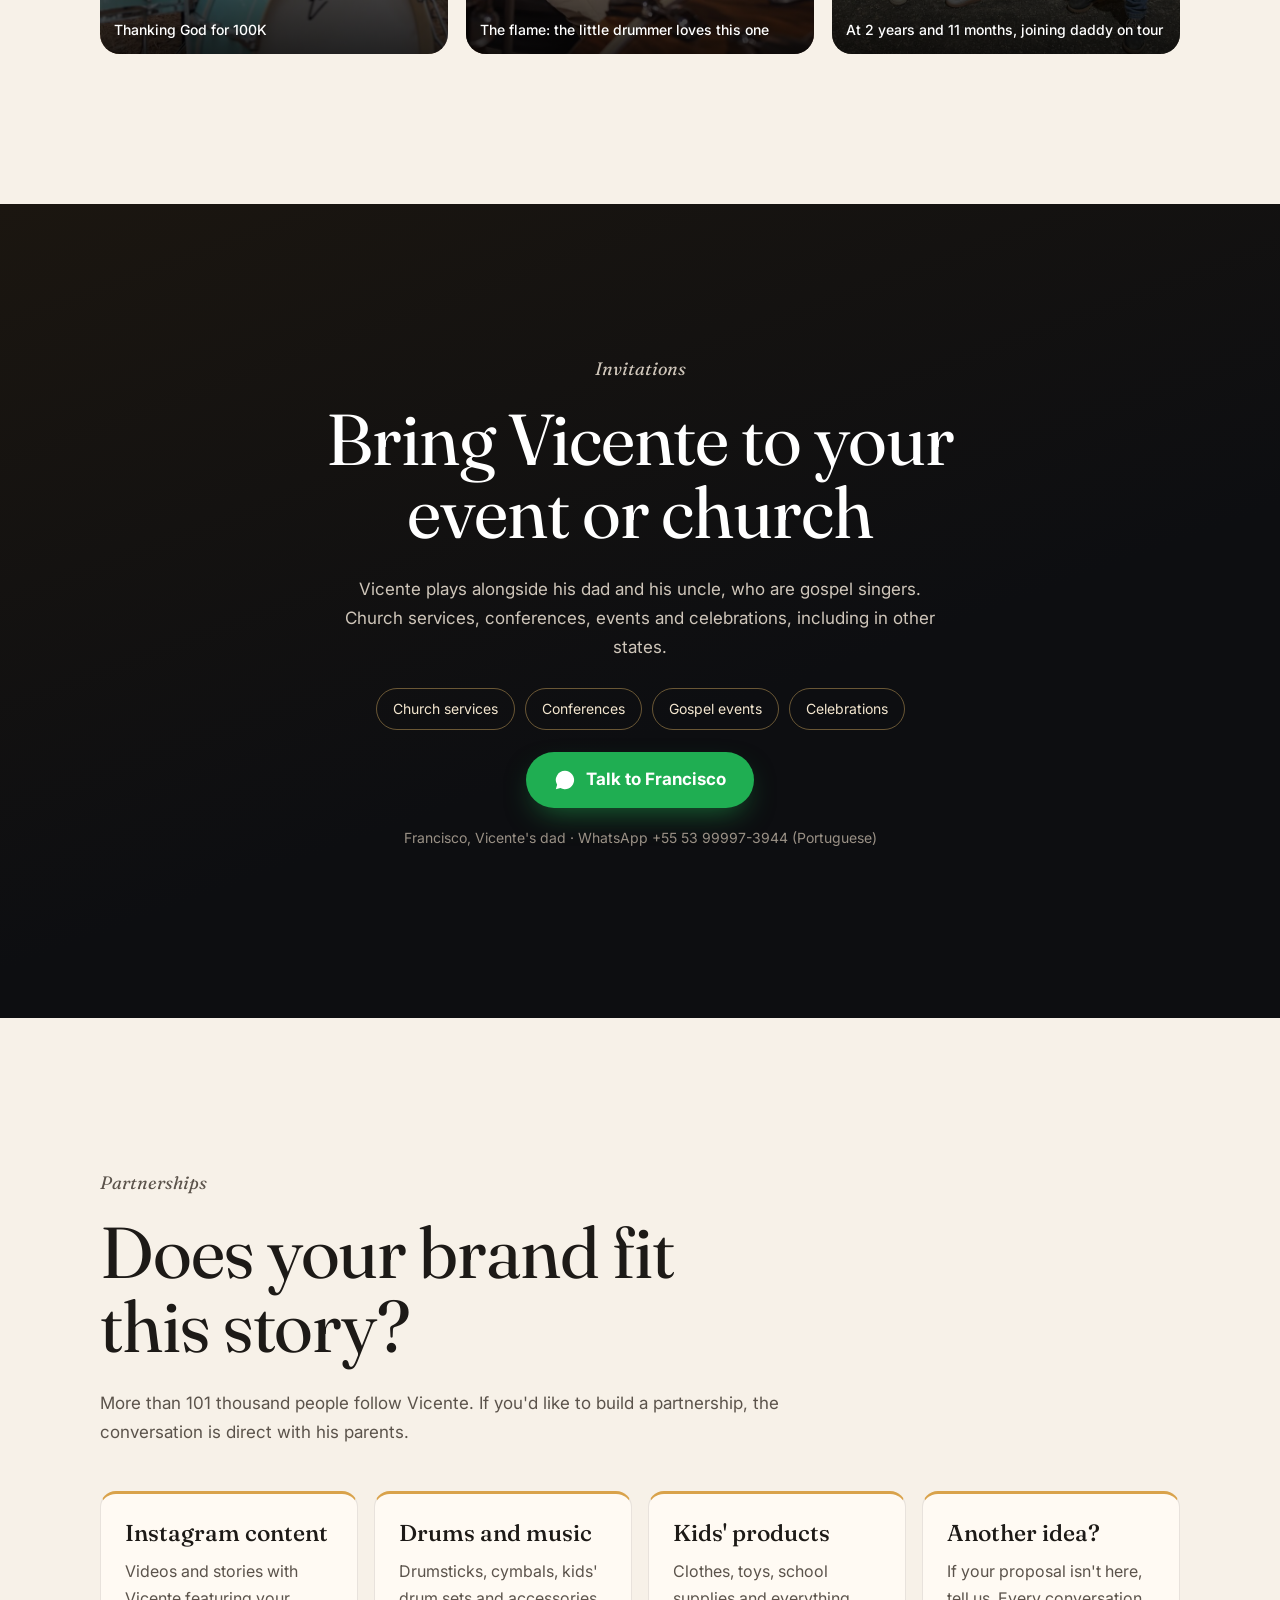
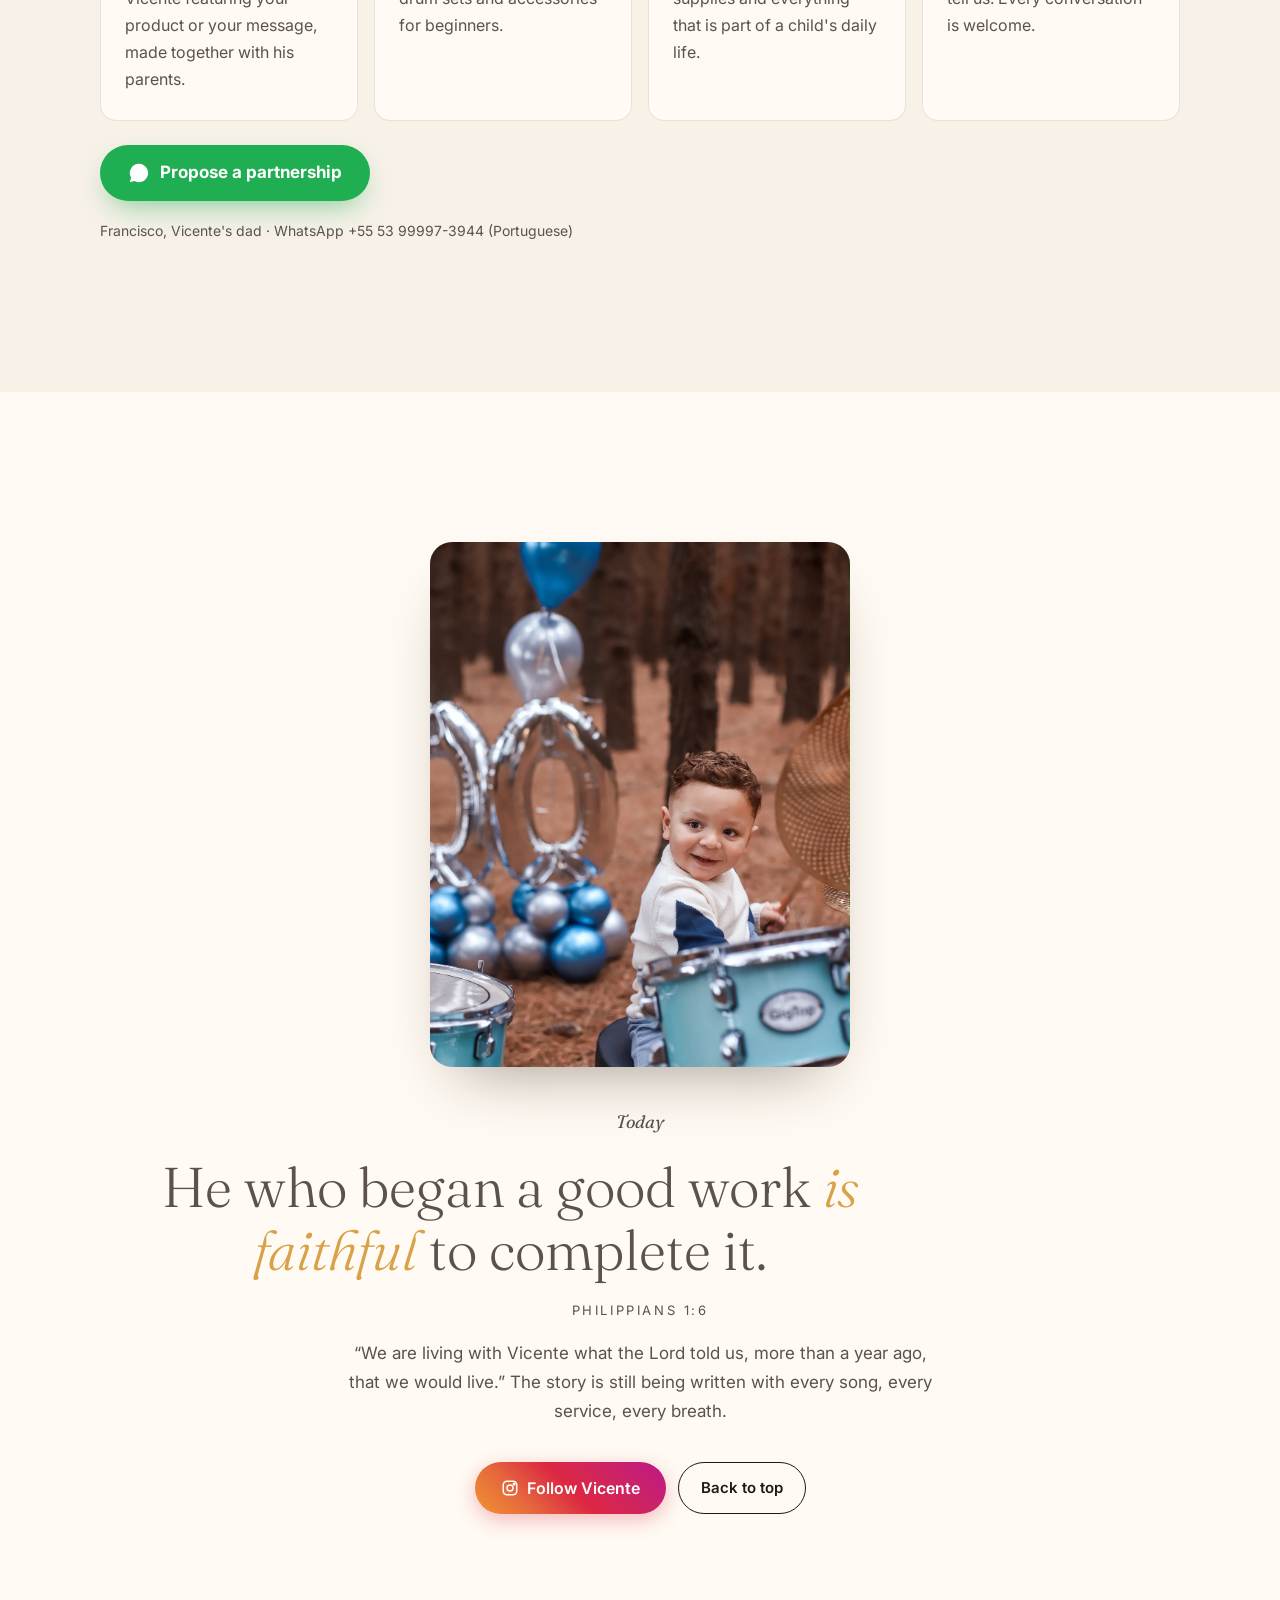
==== commit b13b2cf1: "SEO: canonical, Open Graph, dados estruturados, sitemap, robots, favicon, 404 e pagina de privacidad" ====
--- a/en/index.html
+++ b/en/index.html
@@ -5,12 +5,28 @@
 <meta name="viewport" content="width=device-width, initial-scale=1, viewport-fit=cover">
 <title>Vicente, the one who overcomes</title>
 <meta name="description" content="The story of Vicente, the little drummer from Rio Grande, Brazil: from the ICU at 7 months old to the drumsticks. Jesus gave him his life back.">
+<link rel="canonical" href="https://vicentedrums.com.br/en/">
+<meta property="og:type" content="website">
+<meta property="og:site_name" content="Vicente Drums">
 <meta property="og:title" content="Vicente, the one who overcomes">
 <meta property="og:description" content="The story of Vicente, the little drummer from Rio Grande, Brazil: from the ICU at 7 months old to the drumsticks. Jesus gave him his life back.">
-<meta property="og:image" content="https://zebubit.github.io/vicente-drums/img/hero.jpg">
-<link rel="alternate" hreflang="pt-BR" href="https://zebubit.github.io/vicente-drums/">
-<link rel="alternate" hreflang="en" href="https://zebubit.github.io/vicente-drums/en/">
-<link rel="alternate" hreflang="es" href="https://zebubit.github.io/vicente-drums/es/">
+<meta property="og:url" content="https://vicentedrums.com.br/en/">
+<meta property="og:locale" content="en_US">
+<meta property="og:image" content="https://vicentedrums.com.br/img/og-card.jpg">
+<meta property="og:image:width" content="1200">
+<meta property="og:image:height" content="630">
+<meta property="og:image:alt" content="Vicente, the little drummer, smiling next to his drum set">
+<meta name="twitter:card" content="summary_large_image">
+<meta name="twitter:title" content="Vicente, the one who overcomes">
+<meta name="twitter:description" content="The story of Vicente, the little drummer from Rio Grande, Brazil: from the ICU at 7 months old to the drumsticks. Jesus gave him his life back.">
+<meta name="twitter:image" content="https://vicentedrums.com.br/img/og-card.jpg">
+<link rel="alternate" hreflang="pt-BR" href="https://vicentedrums.com.br/">
+<link rel="alternate" hreflang="en" href="https://vicentedrums.com.br/en/">
+<link rel="alternate" hreflang="es" href="https://vicentedrums.com.br/es/">
+<link rel="alternate" hreflang="x-default" href="https://vicentedrums.com.br/">
+<link rel="icon" href="../favicon.ico" sizes="any">
+<link rel="apple-touch-icon" href="../apple-touch-icon.png">
+<script type="application/ld+json">{"@context": "https://schema.org", "@graph": [{"@type": "WebSite", "@id": "https://vicentedrums.com.br/#site", "url": "https://vicentedrums.com.br/", "name": "Vicente Drums", "inLanguage": ["pt-BR", "en", "es"]}, {"@type": "WebPage", "@id": "https://vicentedrums.com.br/en/#pagina", "url": "https://vicentedrums.com.br/en/", "name": "Vicente, the one who overcomes", "description": "The story of Vicente, the little drummer from Rio Grande, Brazil: from the ICU at 7 months old to the drumsticks. Jesus gave him his life back.", "inLanguage": "en", "isPartOf": {"@id": "https://vicentedrums.com.br/#site"}, "primaryImageOfPage": {"@type": "ImageObject", "url": "https://vicentedrums.com.br/img/og-card.jpg", "width": 1200, "height": 630}}]}</script>
 <meta name="theme-color" content="#0d0e11">
 <link rel="preconnect" href="https://fonts.googleapis.com">
 <link rel="preconnect" href="https://fonts.gstatic.com" crossorigin>
@@ -246,6 +262,7 @@
 
 <footer>
   Vicente Drums · Rio Grande, RS<br>
+  <a href="privacy.html">Privacy and terms</a><br>
   <a href="https://zebubit.com.br" target="_blank" rel="noopener">Built by Zebubit Assessoria</a>
 </footer>
 <button class="som" id="som" type="button" aria-pressed="false" data-tocar="Hear Vicente play" data-pausar="Pause">
--- a/style.css
+++ b/style.css
@@ -220,3 +220,14 @@
 .parc .quem-parc{margin:18px 0 0;font-size:14px;color:var(--tinta2)}
 @media(min-width:640px){.parc .card{flex-basis:44%}}
 @media(min-width:960px){.parc .cards{display:grid;grid-template-columns:repeat(4,1fr);overflow:visible;margin:38px 0 10px;padding:6px 0 0}.parc .card{flex:none}}
+
+/* paginas de texto (privacidade, termos, 404) */
+body.legal{background:var(--creme)}
+.legal .nav{position:static;background:var(--noite)}
+.legal main{padding-block:56px 80px}
+.legal h1{font-family:var(--serif);font-weight:400;font-size:clamp(34px,6vw,54px);line-height:1.05;margin:0 0 8px;letter-spacing:-.015em}
+.legal .atual{font-size:14px;color:var(--tinta2);margin:0 0 30px}
+.legal h2{font-family:var(--serif);font-weight:500;font-size:22px;margin:30px 0 8px;color:var(--tinta)}
+.legal p{margin:0 0 14px;color:var(--tinta2)}
+.legal .btn-sec{margin-top:24px}
+footer a{color:inherit}
